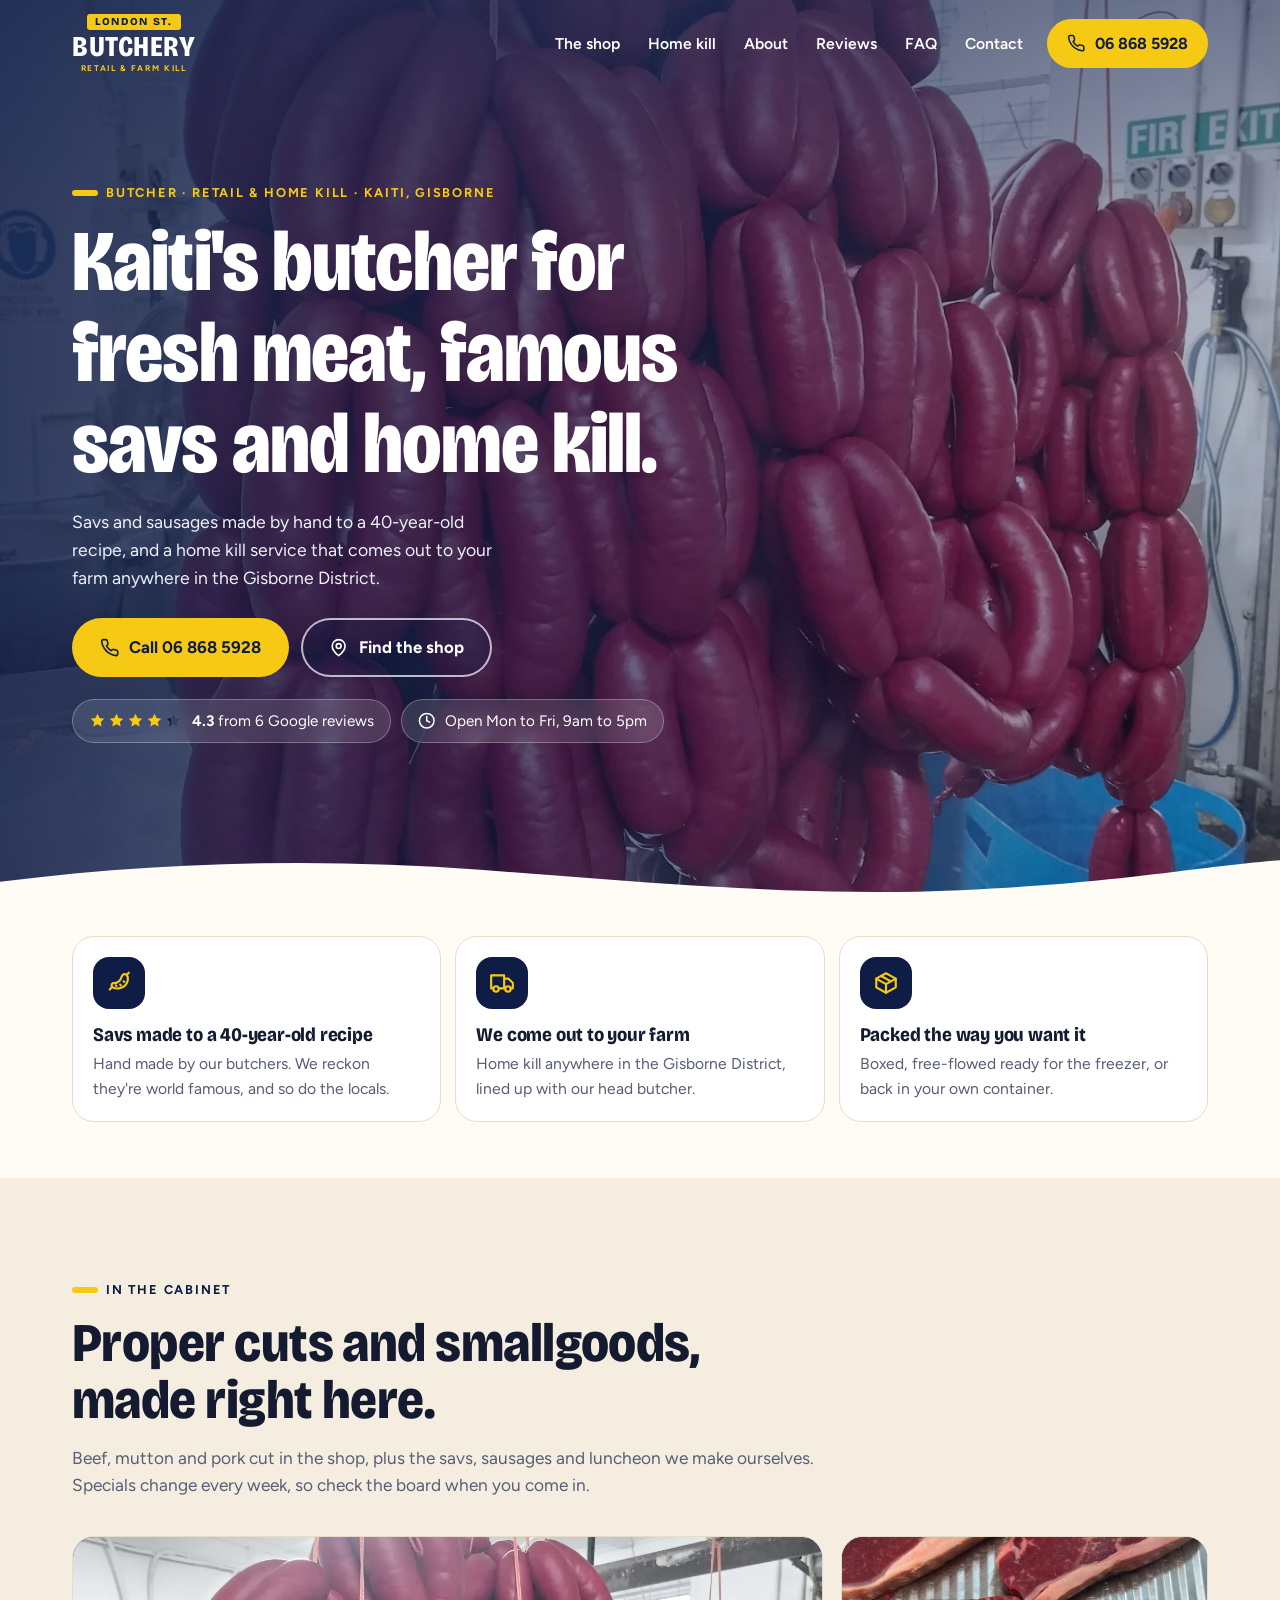
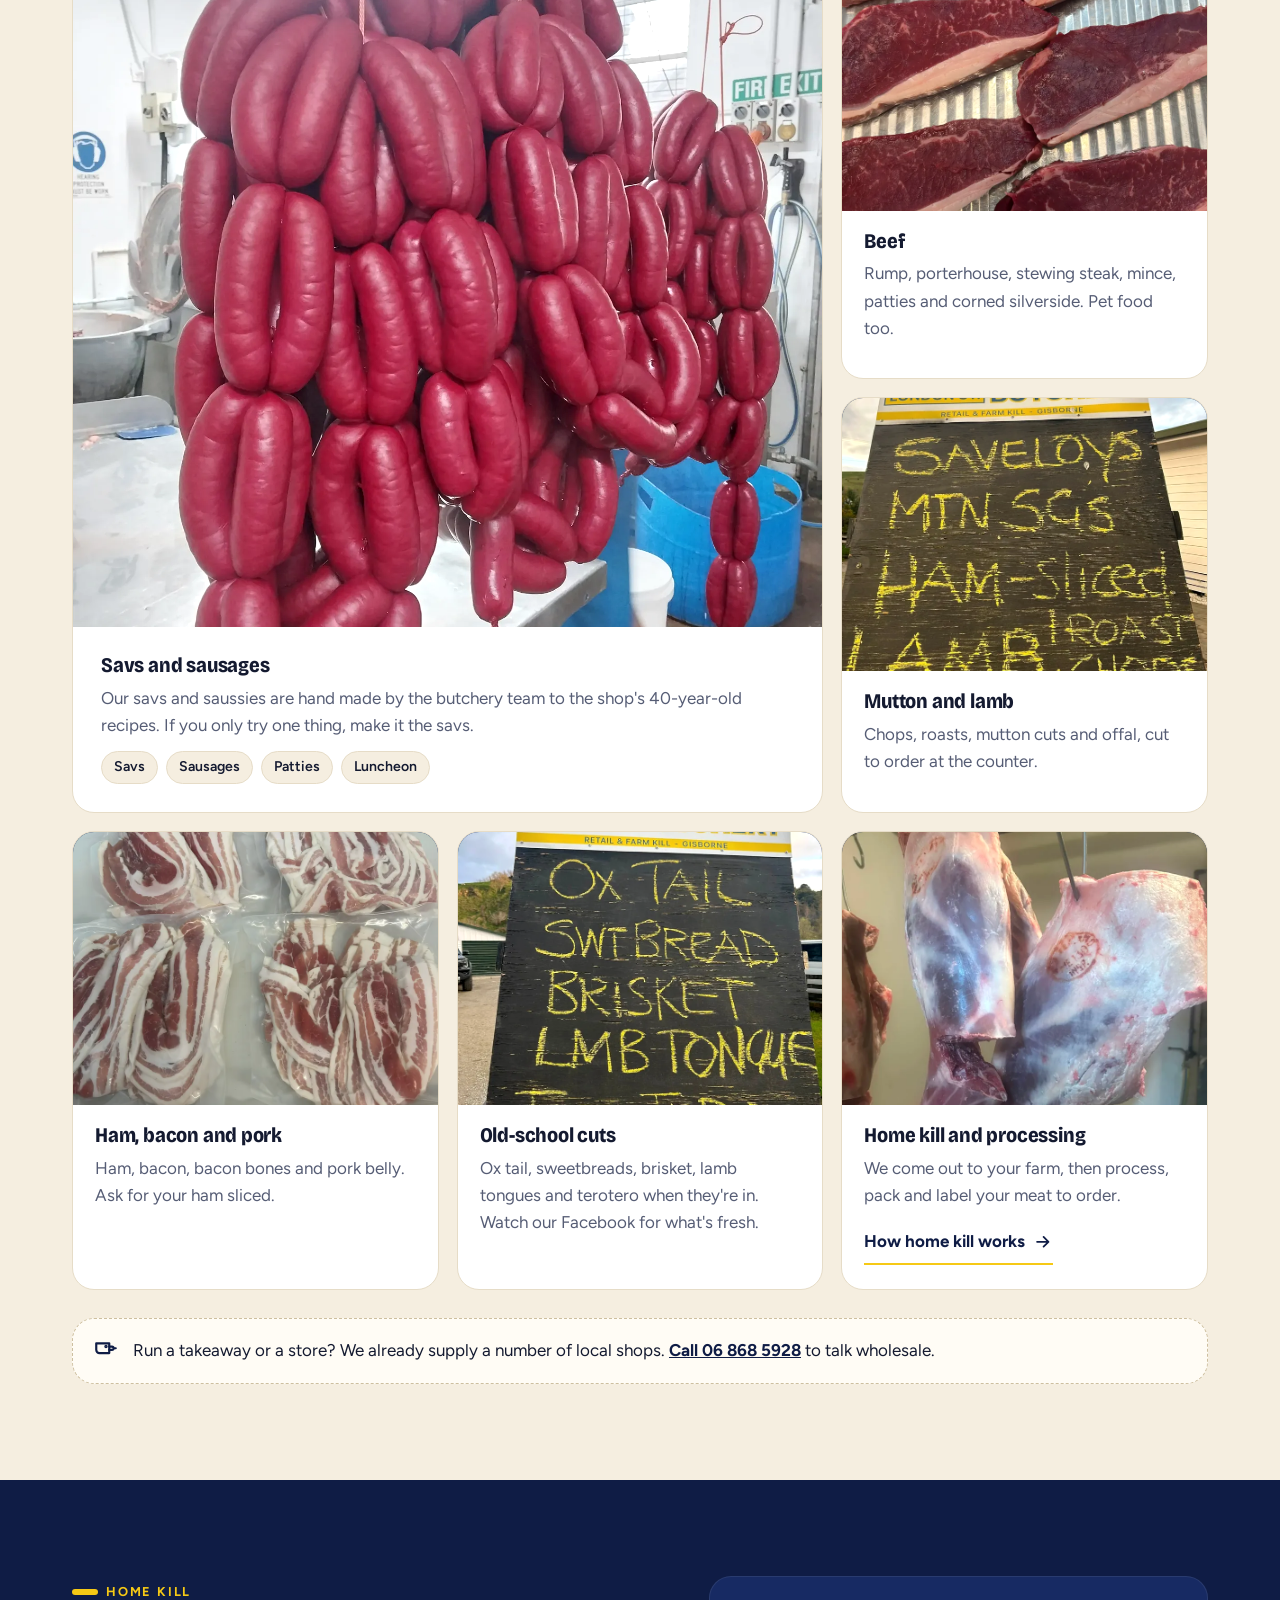
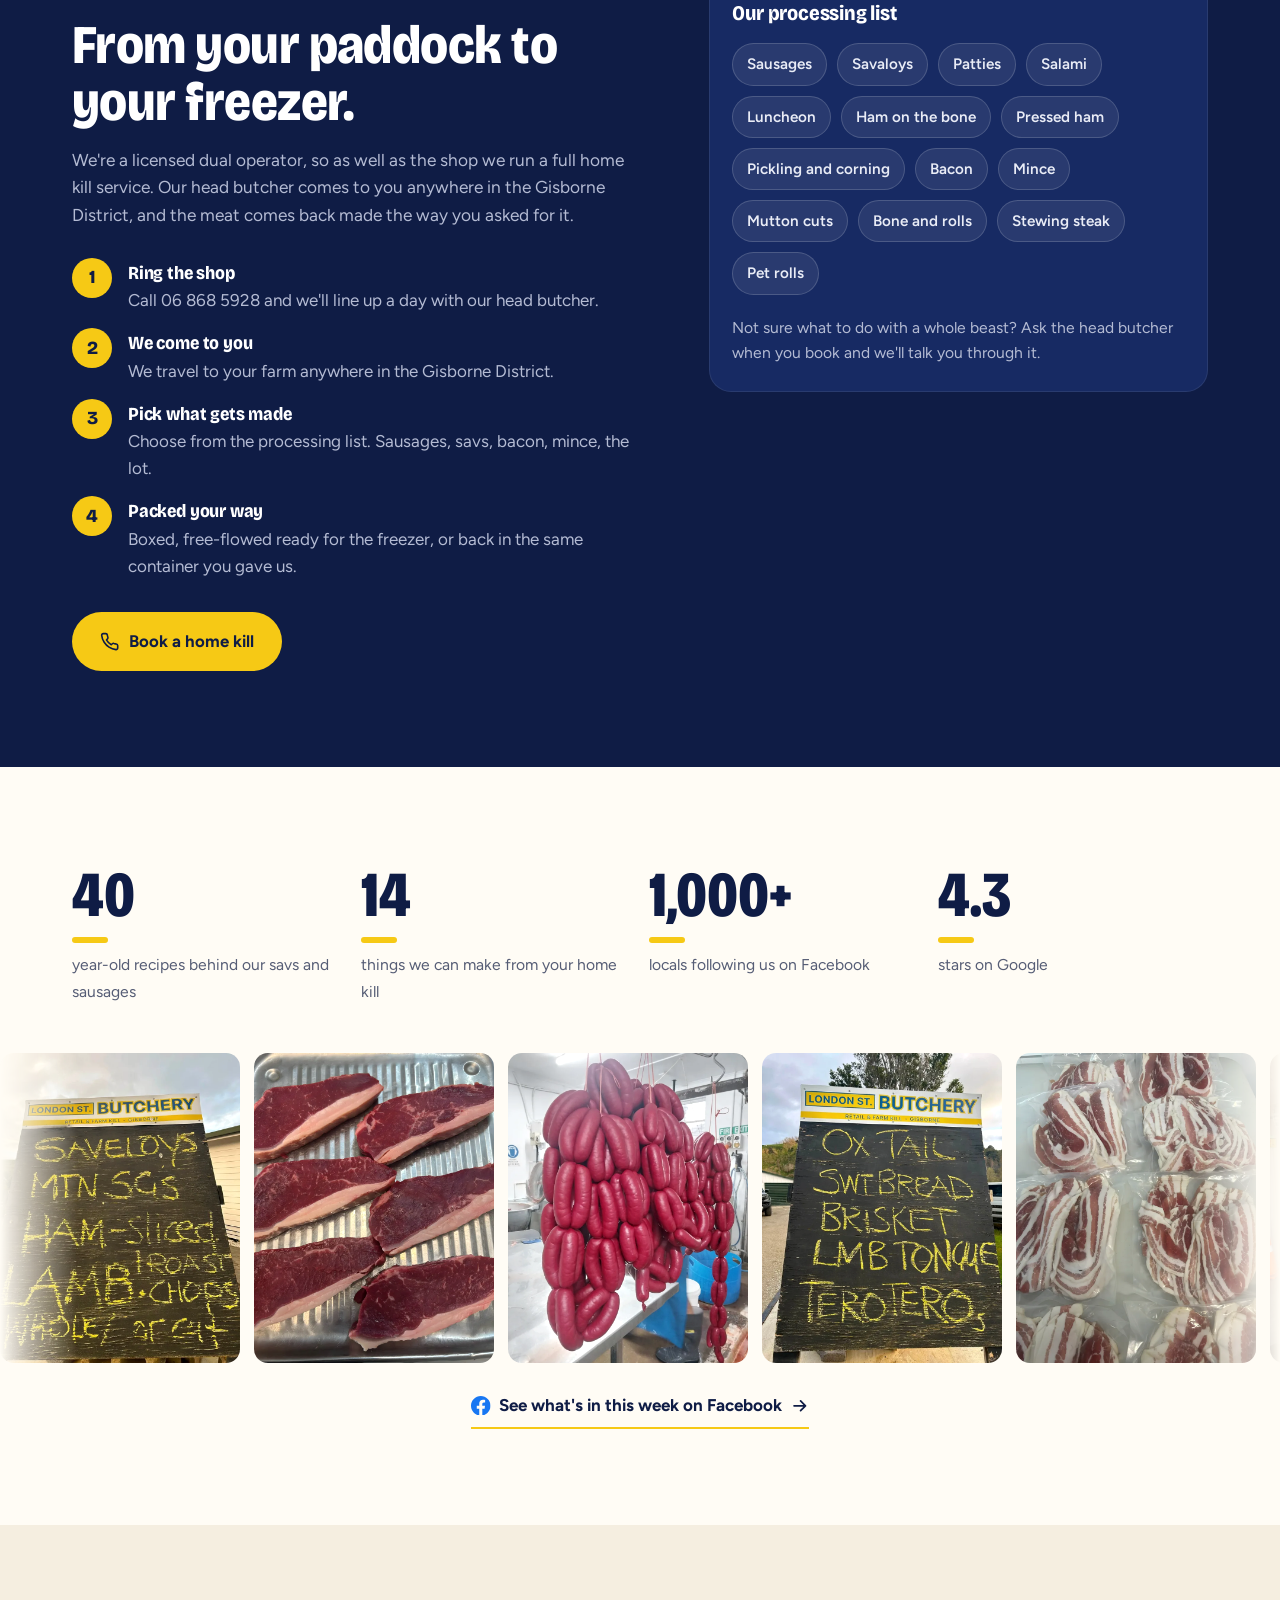
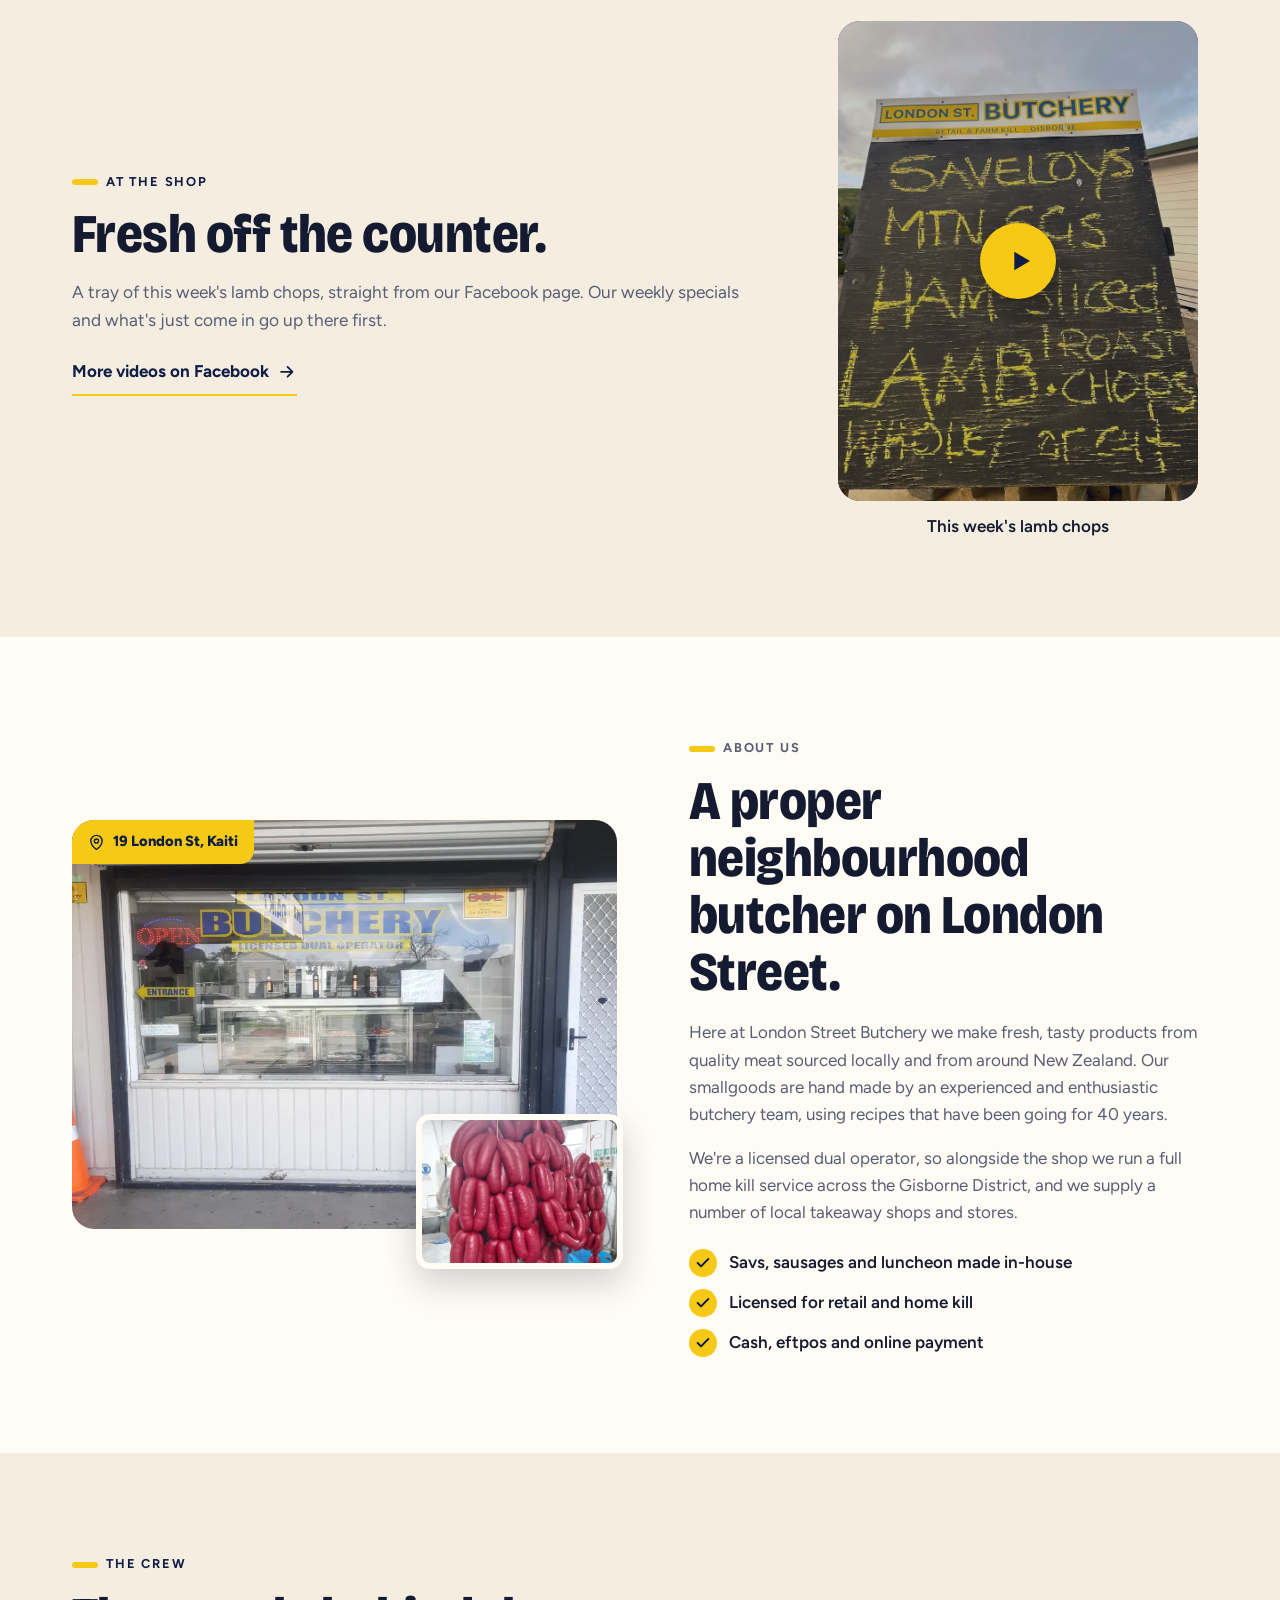
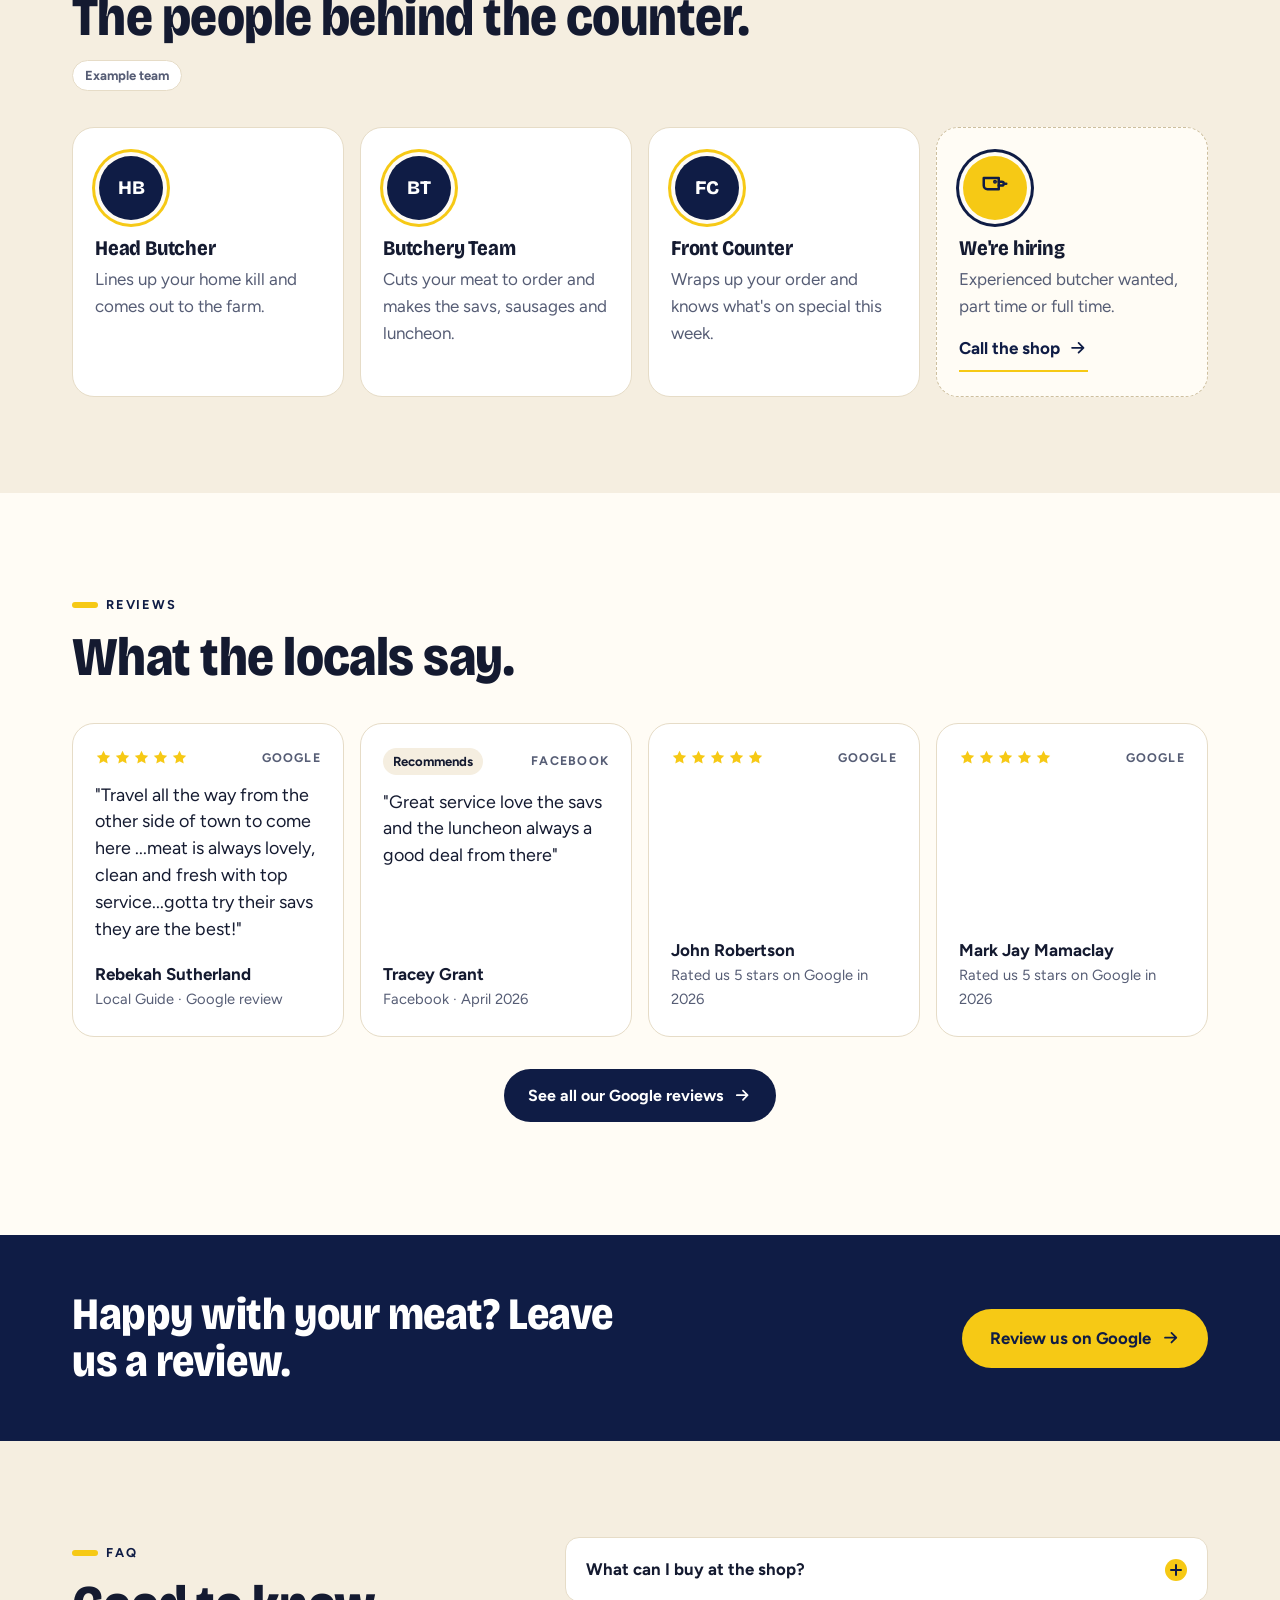
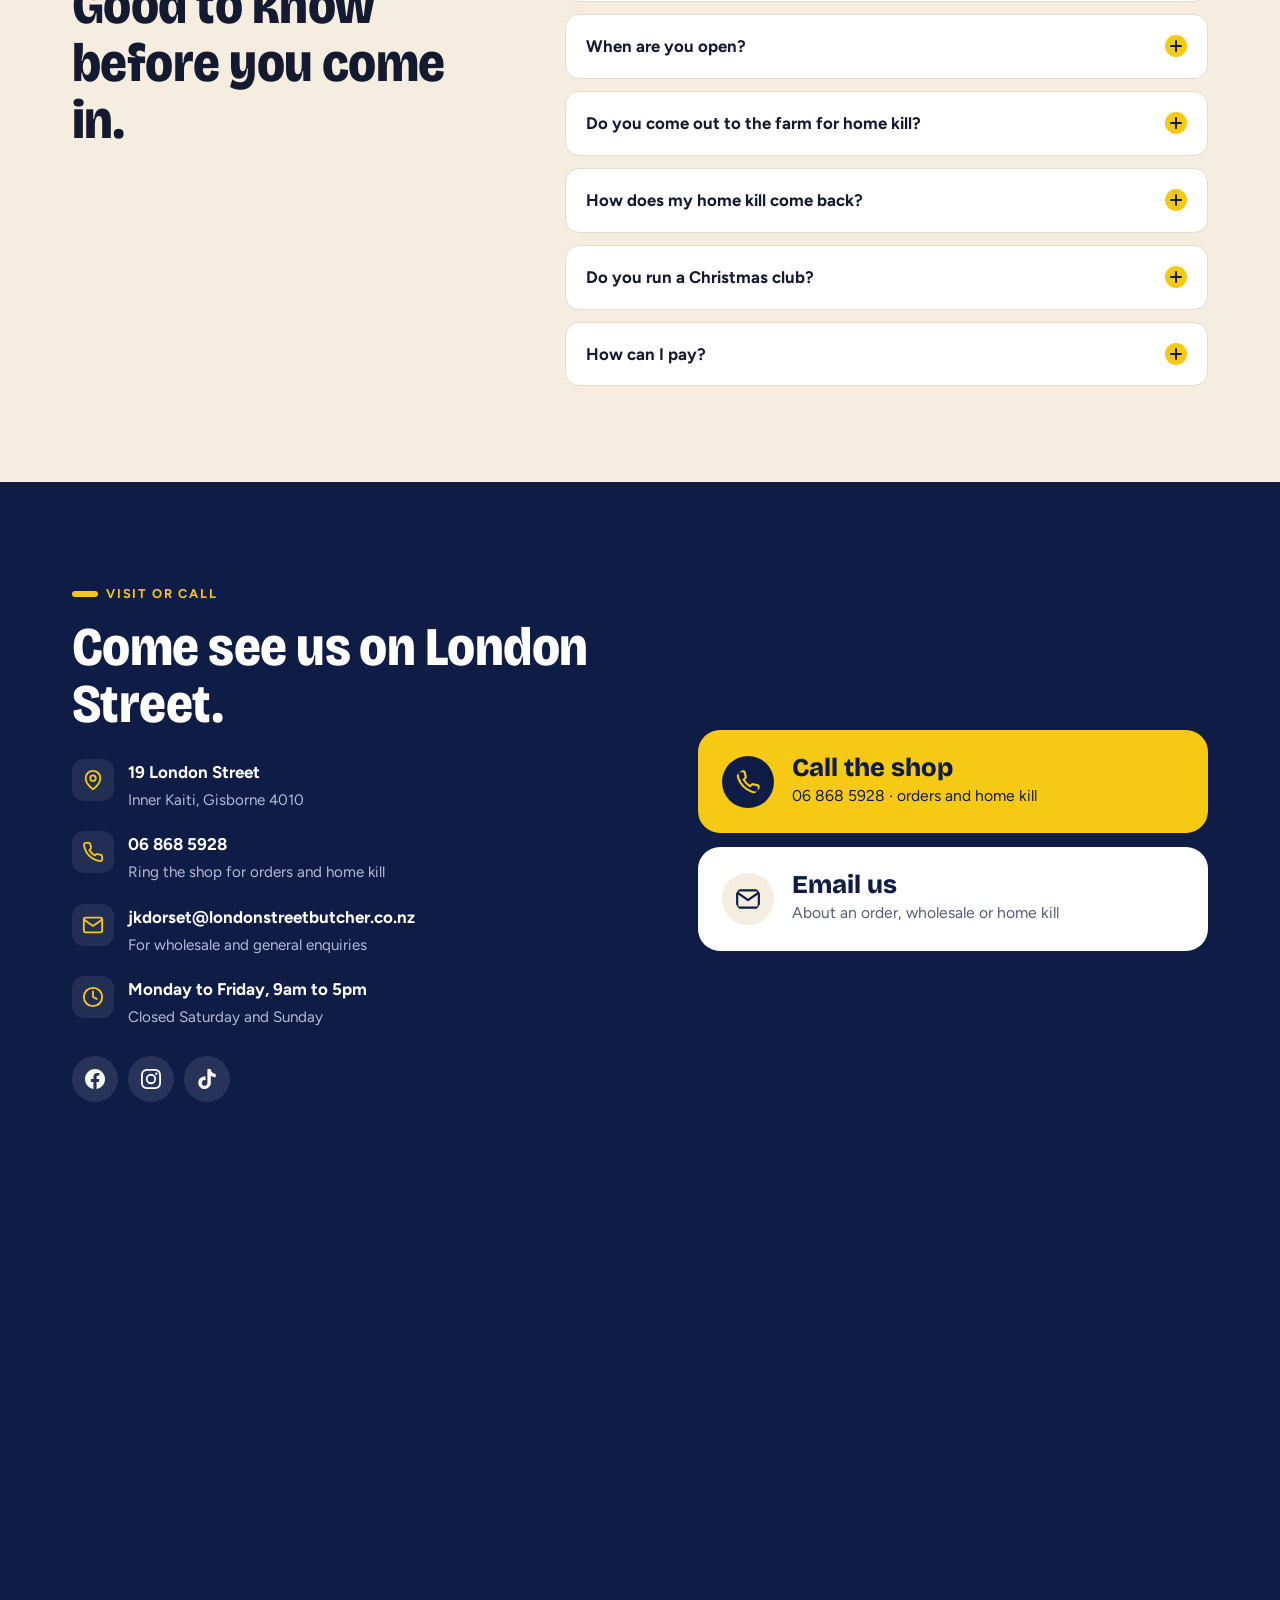
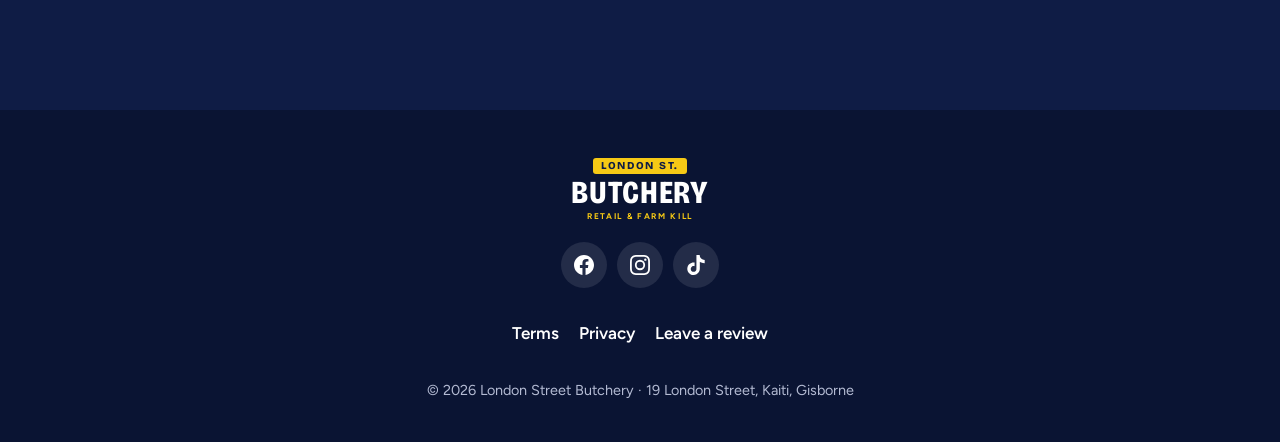
==== index.html @ 44ff8029 "Build London Street Butchery demo site One-page site for London Street Butchery, 19 London Street, K" ====
<!doctype html>
<html lang="en-NZ">
<head>
<meta charset="utf-8">
<meta name="viewport" content="width=device-width, initial-scale=1">
<title>London Street Butchery | Butcher and Home Kill, Gisborne</title>
<meta name="description" content="Kaiti's butcher on London Street, Gisborne. Beef, lamb, mutton and pork, savs and sausages made to a 40-year-old recipe, and a home kill service that comes to your farm anywhere in the Gisborne District.">
<link rel="canonical" href="https://london-street-butchery-demo.vercel.app/">
<meta name="theme-color" content="#0f1c45">
<meta property="og:type" content="website">
<meta property="og:site_name" content="London Street Butchery">
<meta property="og:title" content="London Street Butchery | Butcher and Home Kill, Gisborne">
<meta property="og:description" content="Fresh meat, famous savs and home kill on London Street, Kaiti. Open Monday to Friday.">
<meta property="og:url" content="https://london-street-butchery-demo.vercel.app/">
<meta property="og:image" content="https://london-street-butchery-demo.vercel.app/img/og.jpg">
<meta property="og:image:width" content="1200">
<meta property="og:image:height" content="630">
<meta name="twitter:card" content="summary_large_image">
<link rel="icon" href="favicon.svg" type="image/svg+xml">
<link rel="icon" href="img/favicon-32.png" sizes="32x32" type="image/png">
<link rel="apple-touch-icon" href="img/apple-touch-icon.png">
<link rel="preconnect" href="https://fonts.googleapis.com">
<link rel="preconnect" href="https://fonts.gstatic.com" crossorigin>
<link href="https://fonts.googleapis.com/css2?family=Bricolage+Grotesque:opsz,wdth,wght@12..96,75..100,600..800&family=Figtree:wght@400;500;600;700&display=swap" rel="stylesheet">
<link rel="preload" as="image" href="img/hero-savs-1920.webp" imagesrcset="img/hero-savs-1080.webp 810w, img/hero-savs-1920.webp 1440w, img/hero-savs-3840.webp 2880w" imagesizes="100vw" fetchpriority="high">
<link rel="stylesheet" href="styles.css">
<script>document.documentElement.classList.add('js')</script>
<script type="application/ld+json">
{
  "@context": "https://schema.org",
  "@graph": [
    {
      "@type": "ButcherShop",
      "@id": "https://london-street-butchery-demo.vercel.app/#shop",
      "name": "London Street Butchery",
      "description": "Licensed dual operator butcher in Kaiti, Gisborne: retail meat and smallgoods, wholesale to local shops, and home kill across the Gisborne District.",
      "url": "https://london-street-butchery-demo.vercel.app/",
      "image": "https://london-street-butchery-demo.vercel.app/img/og.jpg",
      "logo": "https://london-street-butchery-demo.vercel.app/img/logo.png",
      "telephone": "+64 6 868 5928",
      "address": {
        "@type": "PostalAddress",
        "streetAddress": "19 London Street",
        "addressLocality": "Inner Kaiti, Gisborne",
        "postalCode": "4010",
        "addressCountry": "NZ"
      },
      "geo": { "@type": "GeoCoordinates", "latitude": -38.6754389, "longitude": 178.039966 },
      "openingHoursSpecification": [
        { "@type": "OpeningHoursSpecification", "dayOfWeek": ["Monday", "Tuesday", "Wednesday", "Thursday", "Friday"], "opens": "09:00", "closes": "17:00" }
      ],
      "areaServed": "Gisborne District",
      "paymentAccepted": "Cash, EFTPOS, online payment",
      "sameAs": ["https://www.facebook.com/profile.php?id=100086266177561"]
    },
    {
      "@type": "FAQPage",
      "mainEntity": [
        { "@type": "Question", "name": "What can I buy at the shop?", "acceptedAnswer": { "@type": "Answer", "text": "Beef (rump, porterhouse, stewing steak, mince, patties and corned silverside), mutton and lamb (chops, roasts and offal), pork (ham, bacon, bacon bones and belly), pet food, and our own savs, sausages and luncheon. What's on special changes week to week, so check the board in the shop or our Facebook page." } },
        { "@type": "Question", "name": "When are you open?", "acceptedAnswer": { "@type": "Answer", "text": "Monday to Friday, 9am to 5pm. We're closed on Saturday and Sunday." } },
        { "@type": "Question", "name": "Do you come out to the farm for home kill?", "acceptedAnswer": { "@type": "Answer", "text": "Yes. We travel to your farm anywhere in the Gisborne District. Ring the shop on 06 868 5928 and we'll line up a day with our head butcher." } },
        { "@type": "Question", "name": "How does my home kill come back?", "acceptedAnswer": { "@type": "Answer", "text": "You choose what gets made from our processing list. It can come back boxed, free-flowed ready for the freezer, or in the same container you gave us. Tell us how you want it packed when you book." } },
        { "@type": "Question", "name": "Do you run a Christmas club?", "acceptedAnswer": { "@type": "Answer", "text": "We have run a Xmas club in past years, where you put a little aside each week towards your Christmas ham, roast pork or a meat pack you design yourself. Ring the shop to check whether it's running this year." } },
        { "@type": "Question", "name": "How can I pay?", "acceptedAnswer": { "@type": "Answer", "text": "Cash, eftpos and online payment." } }
      ]
    }
  ]
}
</script>
</head>
<body>
<a class="skip" href="#main">Skip to content</a>

<svg width="0" height="0" style="position:absolute" aria-hidden="true">
  <symbol id="i-phone" viewBox="0 0 24 24"><path fill="none" stroke="currentColor" stroke-width="2" stroke-linecap="round" stroke-linejoin="round" d="M22 16.9v3a2 2 0 0 1-2.2 2 19.8 19.8 0 0 1-8.6-3.1 19.5 19.5 0 0 1-6-6A19.8 19.8 0 0 1 2.1 4.2 2 2 0 0 1 4.1 2h3a2 2 0 0 1 2 1.7c.1 1 .4 1.9.7 2.8a2 2 0 0 1-.5 2.1L8 9.9a16 16 0 0 0 6 6l1.3-1.3a2 2 0 0 1 2.1-.4c.9.3 1.8.6 2.8.7a2 2 0 0 1 1.7 2z"/></symbol>
  <symbol id="i-mail" viewBox="0 0 24 24"><g fill="none" stroke="currentColor" stroke-width="2" stroke-linecap="round" stroke-linejoin="round"><rect x="2" y="4" width="20" height="16" rx="2"/><path d="m22 6-10 7L2 6"/></g></symbol>
  <symbol id="i-pin" viewBox="0 0 24 24"><g fill="none" stroke="currentColor" stroke-width="2" stroke-linecap="round" stroke-linejoin="round"><path d="M20 10c0 6-8 12-8 12S4 16 4 10a8 8 0 0 1 16 0z"/><circle cx="12" cy="10" r="3"/></g></symbol>
  <symbol id="i-clock" viewBox="0 0 24 24"><g fill="none" stroke="currentColor" stroke-width="2" stroke-linecap="round" stroke-linejoin="round"><circle cx="12" cy="12" r="10"/><path d="M12 6v6l4 2"/></g></symbol>
  <symbol id="i-check" viewBox="0 0 24 24"><path fill="none" stroke="currentColor" stroke-width="3" stroke-linecap="round" stroke-linejoin="round" d="M20 6 9 17l-5-5"/></symbol>
  <symbol id="i-star" viewBox="0 0 24 24"><path fill="currentColor" d="M12 2.5l2.9 6 6.6.9-4.8 4.6 1.2 6.5L12 17.4l-5.9 3.1 1.2-6.5L2.5 9.4l6.6-.9z"/></symbol>
  <symbol id="i-star-half" viewBox="0 0 24 24"><defs><linearGradient id="half"><stop offset="30%" stop-color="currentColor"/><stop offset="30%" stop-color="currentColor" stop-opacity=".3"/></linearGradient></defs><path fill="url(#half)" d="M12 2.5l2.9 6 6.6.9-4.8 4.6 1.2 6.5L12 17.4l-5.9 3.1 1.2-6.5L2.5 9.4l6.6-.9z"/></symbol>
  <symbol id="i-saus" viewBox="0 0 24 24"><g fill="none" stroke="currentColor" stroke-width="2" stroke-linecap="round" stroke-linejoin="round"><path d="M5.5 15.5c3.5 2.6 9.5 2 12.6-1.6 2.6-3 2.6-7.2 1-9.3a2.6 2.6 0 0 0-4 .3c-1 1.5-1.2 3.6-2.6 5.1-1.6 1.8-4 2.3-6.2 2.1a2.4 2.4 0 0 0-.8 3.4z"/><path d="M5.6 15.6 3.5 18M19.6 4.3 21 2.5M9 14.3l.7.4M13 13.4l.6.6M16.2 10.5l.7.4"/></g></symbol>
  <symbol id="i-truck" viewBox="0 0 24 24"><g fill="none" stroke="currentColor" stroke-width="2" stroke-linecap="round" stroke-linejoin="round"><path d="M14 17V5H2v12h2M14 8h4l4 4v5h-2M9 17h6"/><circle cx="6.5" cy="17.5" r="2.5"/><circle cx="17.5" cy="17.5" r="2.5"/></g></symbol>
  <symbol id="i-box" viewBox="0 0 24 24"><g fill="none" stroke="currentColor" stroke-width="2" stroke-linecap="round" stroke-linejoin="round"><path d="M21 8 12 3 3 8v8l9 5 9-5z"/><path d="m3 8 9 5 9-5M12 13v8M7.5 5.5l9 5"/></g></symbol>
  <symbol id="i-cleaver" viewBox="0 0 24 24"><g fill="none" stroke="currentColor" stroke-width="2" stroke-linecap="round" stroke-linejoin="round"><path d="M3 4h12v9H6a3 3 0 0 1-3-3z"/><path d="M15 7h2.5a1.5 1.5 0 0 1 1.5 1.5v0A1.5 1.5 0 0 1 17.5 10H15M19 8.5h2"/><circle cx="12" cy="7" r=".6" fill="currentColor"/></g></symbol>
  <symbol id="i-play" viewBox="0 0 24 24"><path fill="currentColor" d="M8 5.5v13l11-6.5z"/></symbol>
  <symbol id="i-arrow" viewBox="0 0 24 24"><path fill="none" stroke="currentColor" stroke-width="2.2" stroke-linecap="round" stroke-linejoin="round" d="M5 12h14M13 6l6 6-6 6"/></symbol>
  <symbol id="i-fb" viewBox="0 0 24 24"><path fill="currentColor" d="M24 12.07C24 5.4 18.63 0 12 0S0 5.4 0 12.07C0 18.1 4.39 23.1 10.13 24v-8.44H7.08v-3.49h3.05V9.41c0-3.02 1.79-4.69 4.53-4.69 1.31 0 2.68.24 2.68.24v2.97h-1.51c-1.49 0-1.96.93-1.96 1.89v2.25h3.33l-.53 3.49h-2.8V24C19.61 23.1 24 18.1 24 12.07z"/></symbol>
  <symbol id="i-ig" viewBox="0 0 24 24"><path fill="currentColor" d="M12 2.16c3.2 0 3.58.01 4.85.07 1.17.05 1.8.25 2.23.41.56.22.96.48 1.38.9.42.42.68.82.9 1.38.16.42.36 1.06.41 2.23.06 1.27.07 1.65.07 4.85s-.01 3.58-.07 4.85c-.05 1.17-.25 1.8-.41 2.23-.22.56-.48.96-.9 1.38-.42.42-.82.68-1.38.9-.42.16-1.06.36-2.23.41-1.27.06-1.65.07-4.85.07s-3.58-.01-4.85-.07c-1.17-.05-1.8-.25-2.23-.41a3.7 3.7 0 0 1-1.38-.9 3.7 3.7 0 0 1-.9-1.38c-.16-.42-.36-1.06-.41-2.23C2.17 15.58 2.16 15.2 2.16 12s.01-3.58.07-4.85c.05-1.17.25-1.8.41-2.23.22-.56.48-.96.9-1.38.42-.42.82-.68 1.38-.9.42-.16 1.06-.36 2.23-.41C8.42 2.17 8.8 2.16 12 2.16zM12 0C8.74 0 8.33.01 7.05.07 5.78.13 4.9.33 4.14.63a5.9 5.9 0 0 0-2.13 1.38A5.9 5.9 0 0 0 .63 4.14C.33 4.9.13 5.78.07 7.05.01 8.33 0 8.74 0 12s.01 3.67.07 4.95c.06 1.27.26 2.15.56 2.91.3.79.72 1.46 1.38 2.13a5.9 5.9 0 0 0 2.13 1.38c.76.3 1.64.5 2.91.56C8.33 23.99 8.74 24 12 24s3.67-.01 4.95-.07c1.27-.06 2.15-.26 2.91-.56a5.9 5.9 0 0 0 2.13-1.38 5.9 5.9 0 0 0 1.38-2.13c.3-.76.5-1.64.56-2.91.06-1.28.07-1.69.07-4.95s-.01-3.67-.07-4.95c-.06-1.27-.26-2.15-.56-2.91a5.9 5.9 0 0 0-1.38-2.13A5.9 5.9 0 0 0 19.86.63C19.1.33 18.22.13 16.95.07 15.67.01 15.26 0 12 0zm0 5.84a6.16 6.16 0 1 0 0 12.32 6.16 6.16 0 0 0 0-12.32zM12 16a4 4 0 1 1 0-8 4 4 0 0 1 0 8zm6.4-11.85a1.44 1.44 0 1 0 0 2.88 1.44 1.44 0 0 0 0-2.88z"/></symbol>
  <symbol id="i-tt" viewBox="0 0 24 24"><path fill="currentColor" d="M12.53.02C13.84 0 15.14.01 16.44 0c.08 1.53.63 3.09 1.75 4.17 1.12 1.11 2.7 1.62 4.24 1.79v4.03c-1.44-.05-2.89-.35-4.2-.97-.57-.26-1.1-.59-1.62-.93-.01 2.92.01 5.84-.02 8.75-.08 1.4-.54 2.79-1.35 3.94-1.31 1.92-3.58 3.17-5.91 3.21-1.43.08-2.86-.31-4.08-1.03-2.02-1.19-3.44-3.37-3.65-5.71-.02-.5-.03-1-.01-1.49.18-1.9 1.12-3.72 2.58-4.96 1.66-1.44 3.98-2.13 6.15-1.72.02 1.48-.04 2.96-.04 4.44-.99-.32-2.15-.23-3.02.37-.63.41-1.11 1.04-1.36 1.75-.21.51-.15 1.07-.14 1.61.24 1.64 1.82 3.02 3.5 2.87 1.12-.01 2.19-.66 2.77-1.61.19-.33.4-.67.41-1.06.1-1.79.06-3.57.07-5.36.01-4.03-.01-8.05.02-12.07z"/></symbol>
  <symbol id="i-menu" viewBox="0 0 24 24"><path fill="none" stroke="currentColor" stroke-width="2.2" stroke-linecap="round" d="M4 7h16M4 12h16M4 17h16"/></symbol>
  <symbol id="i-close" viewBox="0 0 24 24"><path fill="none" stroke="currentColor" stroke-width="2.2" stroke-linecap="round" d="M6 6l12 12M18 6 6 18"/></symbol>
</svg>

<header class="nav" id="top">
  <div class="nav-in">
    <a class="brand" href="#top" aria-label="London Street Butchery, back to top">
      <span class="brand-tag">LONDON ST.</span>
      <span class="brand-word">BUTCHERY</span>
      <span class="brand-sub">RETAIL &amp; FARM KILL</span>
    </a>
    <nav class="nav-links" id="nav-links" aria-label="Main">
      <a href="#shop">The shop</a>
      <a href="#home-kill">Home kill</a>
      <a href="#about">About</a>
      <a href="#reviews">Reviews</a>
      <a href="#faq">FAQ</a>
      <a href="#contact">Contact</a>
      <a class="nav-links-call" href="tel:+6468685928"><svg class="ic"><use href="#i-phone"/></svg> Call 06 868 5928</a>
    </nav>
    <a class="btn btn-yellow nav-call" href="tel:+6468685928" aria-label="Call the shop on 06 868 5928"><svg class="ic"><use href="#i-phone"/></svg><span>06 868 5928</span></a>
    <button class="nav-toggle" type="button" aria-expanded="false" aria-controls="nav-links" aria-label="Open menu"><svg class="ic ic-open"><use href="#i-menu"/></svg><svg class="ic ic-close"><use href="#i-close"/></svg></button>
  </div>
</header>

<main id="main">

<section class="hero" aria-label="Welcome">
  <div class="hero-slides" aria-hidden="true">
    <img class="hero-slide is-on" src="img/hero-savs-1920.webp" srcset="img/hero-savs-1080.webp 810w, img/hero-savs-1920.webp 1440w, img/hero-savs-3840.webp 2880w" sizes="100vw" width="2880" height="3840" alt="" fetchpriority="high" style="object-position:50% 38%">
    <img class="hero-slide" src="img/hero-steak-1920.webp" srcset="img/hero-steak-1080.webp 810w, img/hero-steak-1920.webp 1440w, img/hero-steak-3840.webp 2880w" sizes="100vw" width="2880" height="3840" alt="" loading="lazy" style="object-position:50% 50%">
    <img class="hero-slide" src="img/hero-shops-1920.webp" srcset="img/hero-shops-1080.webp 1080w, img/hero-shops-1920.webp 1920w, img/hero-shops-3840.webp 3840w" sizes="(orientation: portrait) 220vw, 100vw" width="3840" height="2880" alt="" loading="lazy" style="object-position:58% 60%">
    <img class="hero-slide" src="img/hero-bacon-1920.webp" srcset="img/hero-bacon-1080.webp 810w, img/hero-bacon-1920.webp 1440w, img/hero-bacon-3840.webp 2880w" sizes="100vw" width="2880" height="3840" alt="" loading="lazy" style="object-position:50% 45%">
  </div>
  <div class="hero-in wrap">
    <p class="eyebrow eyebrow-dark">Butcher · Retail &amp; home kill · Kaiti, Gisborne</p>
    <h1>Kaiti's butcher for fresh meat, famous savs and home kill.</h1>
    <p class="hero-sub">Savs and sausages made by hand to a 40-year-old recipe, and a home kill service that comes out to your farm anywhere in the Gisborne District.</p>
    <div class="hero-ctas">
      <a class="btn btn-yellow btn-lg" href="tel:+6468685928"><svg class="ic"><use href="#i-phone"/></svg>Call 06 868 5928</a>
      <a class="btn btn-ghost btn-lg" href="#contact"><svg class="ic"><use href="#i-pin"/></svg>Find the shop</a>
    </div>
    <div class="hero-meta">
      <a class="rating-glass" href="https://www.google.com/search?q=London+Street+Butchery+Gisborne#lrd=0x6d66784df0d39e2f:0x1c886b2f91eee3c3,1,,,," target="_blank" rel="noopener">
        <span class="stars" aria-hidden="true"><svg><use href="#i-star"/></svg><svg><use href="#i-star"/></svg><svg><use href="#i-star"/></svg><svg><use href="#i-star"/></svg><svg><use href="#i-star-half"/></svg></span>
        <span><strong>4.3</strong> from 6 Google reviews</span>
      </a>
      <span class="hours-glass"><svg class="ic"><use href="#i-clock"/></svg>Open Mon to Fri, 9am to 5pm</span>
    </div>
  </div>
  <svg class="wave wave-paper" viewBox="0 0 1440 80" preserveAspectRatio="none" aria-hidden="true"><path d="M0 48c180-34 360-40 540-20s360 46 540 34 270-40 360-50v88H0z"/></svg>
</section>

<section class="trust band-paper" aria-label="Why locals use us">
  <div class="wrap trust-grid">
    <div class="trust-item pop">
      <span class="trust-ic"><svg class="ic"><use href="#i-saus"/></svg></span>
      <div><h2>Savs made to a 40-year-old recipe</h2><p>Hand made by our butchers. We reckon they're world famous, and so do the locals.</p></div>
    </div>
    <div class="trust-item pop">
      <span class="trust-ic"><svg class="ic"><use href="#i-truck"/></svg></span>
      <div><h2>We come out to your farm</h2><p>Home kill anywhere in the Gisborne District, lined up with our head butcher.</p></div>
    </div>
    <div class="trust-item pop">
      <span class="trust-ic"><svg class="ic"><use href="#i-box"/></svg></span>
      <div><h2>Packed the way you want it</h2><p>Boxed, free-flowed ready for the freezer, or back in your own container.</p></div>
    </div>
  </div>
</section>

<section class="section band-bone" id="shop">
  <div class="wrap">
    <div class="head pop">
      <p class="eyebrow">In the cabinet</p>
      <h2>Proper cuts and smallgoods, made right here.</h2>
      <p class="lede">Beef, mutton and pork cut in the shop, plus the savs, sausages and luncheon we make ourselves. Specials change every week, so check the board when you come in.</p>
    </div>
    <div class="bento">
      <article class="card card-feature pop">
        <div class="card-img"><img src="img/hero-savs-1080.webp" srcset="img/hero-savs-1080.webp 810w, img/hero-savs-1920.webp 1440w" sizes="(min-width: 900px) 34vw, 100vw" width="810" height="1080" alt="Strings of red saveloys hanging in the London Street Butchery workroom" loading="lazy" style="object-position:50% 35%"></div>
        <div class="card-body">
          <h3>Savs and sausages</h3>
          <p>Our savs and saussies are hand made by the butchery team to the shop's 40-year-old recipes. If you only try one thing, make it the savs.</p>
          <ul class="tags"><li>Savs</li><li>Sausages</li><li>Patties</li><li>Luncheon</li></ul>
        </div>
      </article>
      <article class="card pop">
        <div class="card-img"><img src="img/hero-steak-1080.webp" srcset="img/hero-steak-1080.webp 810w, img/hero-steak-1920.webp 1440w" sizes="(min-width: 900px) 30vw, 100vw" width="810" height="1080" alt="Freshly cut beef steaks on a tray" loading="lazy" style="object-position:50% 50%"></div>
        <div class="card-body">
          <h3>Beef</h3>
          <p>Rump, porterhouse, stewing steak, mince, patties and corned silverside. Pet food too.</p>
        </div>
      </article>
      <article class="card pop">
        <div class="card-img"><img src="img/board-lamb-1080.webp" srcset="img/board-lamb-1080.webp 810w, img/board-lamb-1920.webp 1440w" sizes="(min-width: 900px) 30vw, 100vw" width="810" height="1080" alt="The shop's chalkboard listing saveloys, mutton sausages, sliced ham and lamb roasts and chops" loading="lazy" style="object-position:50% 45%"></div>
        <div class="card-body">
          <h3>Mutton and lamb</h3>
          <p>Chops, roasts, mutton cuts and offal, cut to order at the counter.</p>
        </div>
      </article>
      <article class="card pop">
        <div class="card-img"><img src="img/hero-bacon-1080.webp" srcset="img/hero-bacon-1080.webp 810w, img/hero-bacon-1920.webp 1440w" sizes="(min-width: 900px) 30vw, 100vw" width="810" height="1080" alt="Vacuum-packed rashers of streaky bacon" loading="lazy" style="object-position:50% 50%"></div>
        <div class="card-body">
          <h3>Ham, bacon and pork</h3>
          <p>Ham, bacon, bacon bones and pork belly. Ask for your ham sliced.</p>
        </div>
      </article>
      <article class="card pop">
        <div class="card-img"><img src="img/board-offal-1080.webp" srcset="img/board-offal-1080.webp 810w, img/board-offal-1920.webp 1440w" sizes="(min-width: 900px) 30vw, 100vw" width="810" height="1080" alt="The shop's chalkboard listing ox tail, sweetbread, brisket, lamb tongue and terotero" loading="lazy" style="object-position:50% 45%"></div>
        <div class="card-body">
          <h3>Old-school cuts</h3>
          <p>Ox tail, sweetbreads, brisket, lamb tongues and terotero when they're in. Watch our Facebook for what's fresh.</p>
        </div>
      </article>
      <article class="card card-wide pop">
        <div class="card-img"><img src="img/homekill-1080.webp" srcset="img/homekill-1080.webp 810w, img/homekill-1920.webp 1440w" sizes="(min-width: 900px) 30vw, 100vw" width="810" height="1080" alt="A stamped home kill lamb hanging in the chiller" loading="lazy" style="object-position:50% 40%"></div>
        <div class="card-body">
          <h3>Home kill and processing</h3>
          <p>We come out to your farm, then process, pack and label your meat to order.</p>
          <a class="link" href="#home-kill">How home kill works <svg class="ic"><use href="#i-arrow"/></svg></a>
        </div>
      </article>
    </div>
    <p class="wholesale pop"><svg class="ic"><use href="#i-cleaver"/></svg><span>Run a takeaway or a store? We already supply a number of local shops. <a href="tel:+6468685928">Call 06 868 5928</a> to talk wholesale.</span></p>
  </div>
</section>

<section class="section band-navy" id="home-kill">
  <div class="wrap hk">
    <div class="hk-copy pop">
      <p class="eyebrow eyebrow-dark">Home kill</p>
      <h2>From your paddock to your freezer.</h2>
      <p class="lede">We're a licensed dual operator, so as well as the shop we run a full home kill service. Our head butcher comes to you anywhere in the Gisborne District, and the meat comes back made the way you asked for it.</p>
      <ol class="steps">
        <li><span>1</span><div><h3>Ring the shop</h3><p>Call 06 868 5928 and we'll line up a day with our head butcher.</p></div></li>
        <li><span>2</span><div><h3>We come to you</h3><p>We travel to your farm anywhere in the Gisborne District.</p></div></li>
        <li><span>3</span><div><h3>Pick what gets made</h3><p>Choose from the processing list. Sausages, savs, bacon, mince, the lot.</p></div></li>
        <li><span>4</span><div><h3>Packed your way</h3><p>Boxed, free-flowed ready for the freezer, or back in the same container you gave us.</p></div></li>
      </ol>
      <a class="btn btn-yellow btn-lg" href="tel:+6468685928"><svg class="ic"><use href="#i-phone"/></svg>Book a home kill</a>
    </div>
    <div class="hk-list pop">
      <h3>Our processing list</h3>
      <ul class="chips">
        <li>Sausages</li><li>Savaloys</li><li>Patties</li><li>Salami</li><li>Luncheon</li><li>Ham on the bone</li><li>Pressed ham</li><li>Pickling and corning</li><li>Bacon</li><li>Mince</li><li>Mutton cuts</li><li>Bone and rolls</li><li>Stewing steak</li><li>Pet rolls</li>
      </ul>
      <p class="hk-note">Not sure what to do with a whole beast? Ask the head butcher when you book and we'll talk you through it.</p>
    </div>
  </div>
</section>

<section class="section band-paper stats-strip" aria-label="The shop in numbers">
  <div class="wrap stats">
    <div class="stat pop"><strong data-count="40">40</strong><span>year-old recipes behind our savs and sausages</span></div>
    <div class="stat pop"><strong data-count="14">14</strong><span>things we can make from your home kill</span></div>
    <div class="stat pop"><strong data-count="1000" data-suffix="+">1,000+</strong><span>locals following us on Facebook</span></div>
    <div class="stat pop"><strong data-count="4.3" data-decimals="1">4.3</strong><span>stars on Google</span></div>
  </div>
  <div class="strip" aria-hidden="true">
    <div class="strip-track">
      <img data-img-role="small" src="img/board-lamb-1080.webp" width="810" height="1080" alt="" loading="lazy">
      <img data-img-role="small" src="img/hero-steak-1080.webp" width="810" height="1080" alt="" loading="lazy">
      <img data-img-role="small" src="img/hero-savs-1080.webp" width="810" height="1080" alt="" loading="lazy">
      <img data-img-role="small" src="img/board-offal-1080.webp" width="810" height="1080" alt="" loading="lazy">
      <img data-img-role="small" src="img/hero-bacon-1080.webp" width="810" height="1080" alt="" loading="lazy">
      <img data-img-role="small" src="img/shopfront-1080.webp" width="810" height="1080" alt="" loading="lazy">
      <img data-img-role="small" src="img/board-lamb-1080.webp" width="810" height="1080" alt="" loading="lazy">
      <img data-img-role="small" src="img/hero-steak-1080.webp" width="810" height="1080" alt="" loading="lazy">
      <img data-img-role="small" src="img/hero-savs-1080.webp" width="810" height="1080" alt="" loading="lazy">
      <img data-img-role="small" src="img/board-offal-1080.webp" width="810" height="1080" alt="" loading="lazy">
      <img data-img-role="small" src="img/hero-bacon-1080.webp" width="810" height="1080" alt="" loading="lazy">
      <img data-img-role="small" src="img/shopfront-1080.webp" width="810" height="1080" alt="" loading="lazy">
    </div>
  </div>
  <p class="strip-cta wrap"><a class="link" href="https://www.facebook.com/profile.php?id=100086266177561" target="_blank" rel="noopener"><svg class="ic"><use href="#i-fb"/></svg>See what's in this week on Facebook <svg class="ic"><use href="#i-arrow"/></svg></a></p>
</section>

<section class="section band-bone" id="videos">
  <div class="wrap video-split">
    <div class="head pop">
      <p class="eyebrow">At the shop</p>
      <h2>Fresh off the counter.</h2>
      <p class="lede">A tray of this week's lamb chops, straight from our Facebook page. Our weekly specials and what's just come in go up there first.</p>
      <a class="link" href="https://www.facebook.com/profile.php?id=100086266177561&amp;sk=reels_tab" target="_blank" rel="noopener">More videos on Facebook <svg class="ic"><use href="#i-arrow"/></svg></a>
    </div>
    <figure class="video video-tall pop">
      <button class="video-cover" type="button" data-embed="https://www.facebook.com/plugins/video.php?href=https%3A%2F%2Fwww.facebook.com%2Freel%2F1246529179810991&amp;show_text=false&amp;width=560&amp;autoplay=true" data-title="A tray of fresh lamb chops on special at London Street Butchery" aria-label="Play video: lamb chops on special this week">
        <img src="img/board-lamb-1080.webp" srcset="img/board-lamb-1080.webp 810w, img/board-lamb-1920.webp 1440w" sizes="360px" width="810" height="1080" alt="" loading="lazy">
        <span class="play"><svg><use href="#i-play"/></svg></span>
      </button>
      <figcaption>This week's lamb chops</figcaption>
    </figure>
  </div>
</section>

<section class="section band-paper" id="about">
  <div class="wrap about">
    <div class="about-media pop">
      <div class="about-main">
        <img src="img/shopfront-1080.webp" srcset="img/shopfront-1080.webp 810w, img/shopfront-1920.webp 1440w" sizes="(min-width: 900px) 45vw, 100vw" width="810" height="1080" alt="The London Street Butchery shop window on London Street, Kaiti" loading="lazy" style="object-position:50% 45%">
        <span class="corner-tag"><svg class="ic"><use href="#i-pin"/></svg>19 London St, Kaiti</span>
      </div>
      <div class="about-inset"><img data-img-role="small" src="img/hero-savs-1080.webp" width="810" height="1080" alt="Hand made saveloys hanging up to set" loading="lazy" style="object-position:50% 30%"></div>
    </div>
    <div class="about-copy pop">
      <p class="eyebrow">About us</p>
      <h2>A proper neighbourhood butcher on London Street.</h2>
      <p>Here at London Street Butchery we make fresh, tasty products from quality meat sourced locally and from around New Zealand. Our smallgoods are hand made by an experienced and enthusiastic butchery team, using recipes that have been going for 40 years.</p>
      <p>We're a licensed dual operator, so alongside the shop we run a full home kill service across the Gisborne District, and we supply a number of local takeaway shops and stores.</p>
      <ul class="checks">
        <li><svg class="ic"><use href="#i-check"/></svg>Savs, sausages and luncheon made in-house</li>
        <li><svg class="ic"><use href="#i-check"/></svg>Licensed for retail and home kill</li>
        <li><svg class="ic"><use href="#i-check"/></svg>Cash, eftpos and online payment</li>
      </ul>
    </div>
  </div>
</section>

<section class="section band-bone" id="team">
  <div class="wrap">
    <div class="head pop">
      <p class="eyebrow">The crew</p>
      <h2>The people behind the counter.</h2>
      <span class="badge">Example team</span>
    </div>
    <div class="team">
      <article class="person pop">
        <span class="avatar">HB</span>
        <h3>Head Butcher</h3>
        <p>Lines up your home kill and comes out to the farm.</p>
      </article>
      <article class="person pop">
        <span class="avatar">BT</span>
        <h3>Butchery Team</h3>
        <p>Cuts your meat to order and makes the savs, sausages and luncheon.</p>
      </article>
      <article class="person pop">
        <span class="avatar">FC</span>
        <h3>Front Counter</h3>
        <p>Wraps up your order and knows what's on special this week.</p>
      </article>
      <article class="person person-hiring pop">
        <span class="avatar avatar-yellow"><svg class="ic"><use href="#i-cleaver"/></svg></span>
        <h3>We're hiring</h3>
        <p>Experienced butcher wanted, part time or full time.</p>
        <a class="link" href="tel:+6468685928">Call the shop <svg class="ic"><use href="#i-arrow"/></svg></a>
      </article>
    </div>
  </div>
</section>

<section class="section band-paper" id="reviews">
  <div class="wrap">
    <div class="head pop">
      <p class="eyebrow">Reviews</p>
      <h2>What the locals say.</h2>
    </div>
    <div class="reviews">
      <figure class="review pop">
        <div class="review-top"><span class="stars" aria-label="5 out of 5 stars"><svg><use href="#i-star"/></svg><svg><use href="#i-star"/></svg><svg><use href="#i-star"/></svg><svg><use href="#i-star"/></svg><svg><use href="#i-star"/></svg></span><span class="src">Google</span></div>
        <blockquote>"Travel all the way from the other side of town to come here ...meat is always lovely, clean and fresh with top service...gotta try their savs they are the best!"</blockquote>
        <figcaption><strong>Rebekah Sutherland</strong><span>Local Guide · Google review</span></figcaption>
      </figure>
      <figure class="review pop">
        <div class="review-top"><span class="rec">Recommends</span><span class="src">Facebook</span></div>
        <blockquote>"Great service love the savs and the luncheon always a good deal from there"</blockquote>
        <figcaption><strong>Tracey Grant</strong><span>Facebook · April 2026</span></figcaption>
      </figure>
      <figure class="review review-short pop">
        <div class="review-top"><span class="stars" aria-label="5 out of 5 stars"><svg><use href="#i-star"/></svg><svg><use href="#i-star"/></svg><svg><use href="#i-star"/></svg><svg><use href="#i-star"/></svg><svg><use href="#i-star"/></svg></span><span class="src">Google</span></div>
        <figcaption><strong>John Robertson</strong><span>Rated us 5 stars on Google in 2026</span></figcaption>
      </figure>
      <figure class="review review-short pop">
        <div class="review-top"><span class="stars" aria-label="5 out of 5 stars"><svg><use href="#i-star"/></svg><svg><use href="#i-star"/></svg><svg><use href="#i-star"/></svg><svg><use href="#i-star"/></svg><svg><use href="#i-star"/></svg></span><span class="src">Google</span></div>
        <figcaption><strong>Mark Jay Mamaclay</strong><span>Rated us 5 stars on Google in 2026</span></figcaption>
      </figure>
    </div>
    <p class="center pop"><a class="btn btn-navy" href="https://www.google.com/search?q=London+Street+Butchery+Gisborne#lrd=0x6d66784df0d39e2f:0x1c886b2f91eee3c3,1,,,," target="_blank" rel="noopener">See all our Google reviews <svg class="ic"><use href="#i-arrow"/></svg></a></p>
  </div>
</section>

<section class="review-banner band-navy">
  <div class="wrap review-banner-in pop">
    <h2>Happy with your meat? Leave us a review.</h2>
    <a class="btn btn-yellow btn-lg" href="https://www.google.com/search?q=London+Street+Butchery+Gisborne#lrd=0x6d66784df0d39e2f:0x1c886b2f91eee3c3,3,,,," target="_blank" rel="noopener">Review us on Google <svg class="ic"><use href="#i-arrow"/></svg></a>
  </div>
</section>

<section class="section band-bone" id="faq">
  <div class="wrap faq-wrap">
    <div class="head pop">
      <p class="eyebrow">FAQ</p>
      <h2>Good to know before you come in.</h2>
    </div>
    <div class="faq pop">
      <details>
        <summary>What can I buy at the shop?</summary>
        <p>Beef (rump, porterhouse, stewing steak, mince, patties and corned silverside), mutton and lamb (chops, roasts and offal), pork (ham, bacon, bacon bones and belly), pet food, and our own savs, sausages and luncheon. What's on special changes week to week, so check the board in the shop or our Facebook page.</p>
      </details>
      <details>
        <summary>When are you open?</summary>
        <p>Monday to Friday, 9am to 5pm. We're closed on Saturday and Sunday.</p>
      </details>
      <details>
        <summary>Do you come out to the farm for home kill?</summary>
        <p>Yes. We travel to your farm anywhere in the Gisborne District. Ring the shop on <a href="tel:+6468685928">06 868 5928</a> and we'll line up a day with our head butcher.</p>
      </details>
      <details>
        <summary>How does my home kill come back?</summary>
        <p>You choose what gets made from our processing list. It can come back boxed, free-flowed ready for the freezer, or in the same container you gave us. Tell us how you want it packed when you book.</p>
      </details>
      <details>
        <summary>Do you run a Christmas club?</summary>
        <p>We have run a Xmas club in past years, where you put a little aside each week towards your Christmas ham, roast pork or a meat pack you design yourself. Ring the shop to check whether it's running this year.</p>
      </details>
      <details>
        <summary>How can I pay?</summary>
        <p>Cash, eftpos and online payment.</p>
      </details>
    </div>
  </div>
</section>

<section class="section band-navy contact" id="contact">
  <div class="wrap contact-grid">
    <div class="contact-info pop">
      <p class="eyebrow eyebrow-dark">Visit or call</p>
      <h2>Come see us on London Street.</h2>
      <ul class="info">
        <li><svg class="ic"><use href="#i-pin"/></svg><div><strong>19 London Street</strong><span>Inner Kaiti, Gisborne 4010</span></div></li>
        <li><svg class="ic"><use href="#i-phone"/></svg><div><strong><a href="tel:+6468685928">06 868 5928</a></strong><span>Ring the shop for orders and home kill</span></div></li>
        <li><svg class="ic"><use href="#i-mail"/></svg><div><strong><a href="#" data-gmail data-email data-user="jkdorset" data-domain="londonstreetbutcher.co.nz" data-su="Enquiry%20for%20London%20Street%20Butchery">Email us</a></strong><span>For wholesale and general enquiries</span></div></li>
        <li><svg class="ic"><use href="#i-clock"/></svg><div><strong>Monday to Friday, 9am to 5pm</strong><span>Closed Saturday and Sunday</span></div></li>
      </ul>
      <div class="socials" aria-label="Social media">
        <a href="https://www.facebook.com/profile.php?id=100086266177561" target="_blank" rel="noopener" aria-label="London Street Butchery on Facebook"><svg><use href="#i-fb"/></svg></a>
        <a href="https://www.instagram.com/explore/search/keyword/?q=London%20Street%20Butchery" target="_blank" rel="noopener" aria-label="Search for London Street Butchery on Instagram"><svg><use href="#i-ig"/></svg></a>
        <a href="https://www.tiktok.com/search?q=London%20Street%20Butchery%20Gisborne" target="_blank" rel="noopener" aria-label="Search for London Street Butchery on TikTok"><svg><use href="#i-tt"/></svg></a>
      </div>
    </div>
    <div class="contact-ctas pop">
      <a class="cta-big cta-call" href="tel:+6468685928">
        <svg class="ic"><use href="#i-phone"/></svg>
        <span><strong>Call the shop</strong><em>06 868 5928 · orders and home kill</em></span>
      </a>
      <a class="cta-big cta-mail" href="#" data-gmail data-user="jkdorset" data-domain="londonstreetbutcher.co.nz" data-su="Enquiry%20for%20London%20Street%20Butchery" data-body="Kia%20ora%20London%20Street%20Butchery%2C%0A%0AI'd%20like%20to%20ask%20about%3A%0A%0A%0AName%3A%0APhone%3A%0A">
        <svg class="ic"><use href="#i-mail"/></svg>
        <span><strong>Email us</strong><em>About an order, wholesale or home kill</em></span>
      </a>
    </div>
  </div>
</section>

<section class="map band-navy" aria-label="Map to London Street Butchery">
  <div class="wrap">
    <iframe title="Map showing London Street Butchery, 19 London Street, Kaiti, Gisborne" src="https://www.google.com/maps?q=London+Street+Butchery,+19+London+Street,+Kaiti,+Gisborne+4010&amp;z=16&amp;output=embed" loading="lazy" referrerpolicy="no-referrer-when-downgrade" allowfullscreen></iframe>
  </div>
</section>

</main>

<footer class="footer">
  <div class="wrap footer-in">
    <a class="brand brand-foot" href="#top" aria-label="London Street Butchery, back to top">
      <span class="brand-tag">LONDON ST.</span>
      <span class="brand-word">BUTCHERY</span>
      <span class="brand-sub">RETAIL &amp; FARM KILL</span>
    </a>
    <div class="socials" aria-label="Social media">
      <a href="https://www.facebook.com/profile.php?id=100086266177561" target="_blank" rel="noopener" aria-label="London Street Butchery on Facebook"><svg><use href="#i-fb"/></svg></a>
      <a href="https://www.instagram.com/explore/search/keyword/?q=London%20Street%20Butchery" target="_blank" rel="noopener" aria-label="Search for London Street Butchery on Instagram"><svg><use href="#i-ig"/></svg></a>
      <a href="https://www.tiktok.com/search?q=London%20Street%20Butchery%20Gisborne" target="_blank" rel="noopener" aria-label="Search for London Street Butchery on TikTok"><svg><use href="#i-tt"/></svg></a>
    </div>
    <nav class="footer-links" aria-label="Footer">
      <a href="terms.html">Terms</a>
      <a href="privacy.html">Privacy</a>
      <a href="https://www.google.com/search?q=London+Street+Butchery+Gisborne#lrd=0x6d66784df0d39e2f:0x1c886b2f91eee3c3,3,,,," target="_blank" rel="noopener">Leave a review</a>
    </nav>
    <p class="copy">© <span data-year>2026</span> London Street Butchery · 19 London Street, Kaiti, Gisborne</p>
  </div>
</footer>

<script src="app.js" defer></script>
</body>
</html>
---- styles.css ----
/* London Street Butchery. Colours come from the painted shop sign: sign yellow on royal navy. */
:root {
  --navy: #0f1c45;
  --navy-2: #172a63;
  --navy-3: #0a1433;
  --yellow: #f6c915;
  --yellow-2: #ffd93d;
  --paper: #fffcf5;
  --bone: #f5eee0;
  --line: #e6dcc7;
  --ink: #141a30;
  --muted: #565d75;
  --on-dark: #e9ecf6;
  --on-dark-muted: #b4bbd3;
  --radius: 22px;
  --radius-sm: 14px;
  --display: "Bricolage Grotesque", "Arial Narrow", sans-serif;
  --body: "Figtree", "Helvetica Neue", Arial, sans-serif;
  --spring: cubic-bezier(.34, 1.56, .64, 1);
}

*, *::before, *::after { box-sizing: border-box; }
html { scroll-behavior: smooth; -webkit-text-size-adjust: 100%; }
body {
  margin: 0;
  font-family: var(--body);
  font-size: 17px;
  line-height: 1.6;
  color: var(--ink);
  background: var(--paper);
  overflow-x: hidden;
}
img { max-width: 100%; height: auto; display: block; image-orientation: from-image; }
a { color: inherit; }
h1, h2, h3 { font-family: var(--display); font-variation-settings: "wdth" 88; line-height: 1.05; margin: 0; letter-spacing: -0.01em; }
h2 { font-size: clamp(2rem, 6.4vw, 3.4rem); font-weight: 800; }
h3 { font-size: 1.3rem; font-weight: 750; }
p { margin: 0 0 1em; }
.wrap { width: 100%; max-width: 1200px; margin: 0 auto; padding: 0 20px; }
.center { text-align: center; margin-top: 32px; }
.ic { width: 1.15em; height: 1.15em; flex: none; }
.skip { position: absolute; left: -999px; top: 0; z-index: 100; background: var(--yellow); color: var(--navy); padding: 10px 16px; font-weight: 700; }
.skip:focus { left: 12px; top: 12px; }
:focus-visible { outline: 3px solid var(--yellow); outline-offset: 3px; border-radius: 6px; }

/* Bands */
.band-paper { background: var(--paper); }
.band-bone { background: var(--bone); }
.band-navy { background: var(--navy); color: var(--on-dark); }
.section { padding: 72px 0; }

/* Eyebrows */
.eyebrow {
  display: inline-flex; align-items: center; gap: 8px;
  font-weight: 700; font-size: .8rem; letter-spacing: .14em; text-transform: uppercase;
  color: var(--navy); margin: 0 0 14px;
}
.eyebrow::before { content: ""; width: 26px; height: 6px; border-radius: 6px; background: var(--yellow); }
.eyebrow-dark { color: var(--yellow); }
.eyebrow-dark::before { background: var(--yellow); }
.head { max-width: 760px; margin-bottom: 36px; }
.lede { font-size: 1.08rem; color: var(--muted); margin-top: 16px; }
.band-navy .lede { color: var(--on-dark-muted); }

/* Buttons */
.btn {
  display: inline-flex; align-items: center; justify-content: center; gap: 10px;
  min-height: 48px; padding: 12px 22px; border-radius: 999px;
  font-weight: 700; font-size: 1rem; text-decoration: none; border: 2px solid transparent;
  transition: transform .25s var(--spring), background .2s, color .2s, border-color .2s;
}
.btn:hover { transform: translateY(-2px); }
.btn-lg { min-height: 54px; padding: 14px 26px; font-size: 1.05rem; }
.btn-yellow { background: var(--yellow); color: var(--navy); }
.btn-yellow:hover { background: var(--yellow-2); }
.btn-ghost { border-color: rgba(255,255,255,.7); color: #fff; background: rgba(15,28,69,.25); }
.btn-ghost:hover { background: #fff; color: var(--navy); }
.btn-navy { background: var(--navy); color: #fff; }
.btn-navy:hover { background: var(--navy-2); }
.link { display: inline-flex; align-items: center; gap: 8px; font-weight: 700; color: var(--navy); text-decoration: none; border-bottom: 2px solid var(--yellow); padding-bottom: 2px; min-height: 44px; }
.band-navy .link { color: #fff; }

/* Brand lockup, after the painted sign above the shop */
.brand { display: inline-flex; flex-direction: column; align-items: center; text-decoration: none; line-height: 1; gap: 3px; }
.brand-tag { background: var(--yellow); color: var(--navy); font-family: var(--display); font-weight: 800; font-size: .66rem; letter-spacing: .16em; padding: 3px 8px 2px; border-radius: 3px; }
.brand-word { font-family: var(--display); font-weight: 800; font-variation-settings: "wdth" 80; font-size: 1.55rem; letter-spacing: .02em; color: #fff; }
.brand-sub { font-weight: 700; font-size: .52rem; letter-spacing: .2em; color: var(--yellow); }

/* Nav */
.nav { position: fixed; inset: 0 0 auto 0; z-index: 50; transition: background .3s, box-shadow .3s; }
.nav.is-solid, .nav.is-open { background: var(--navy); box-shadow: 0 6px 24px rgba(10,20,51,.25); }
.nav-in { display: flex; align-items: center; gap: 12px; max-width: 1200px; margin: 0 auto; padding: 12px 20px; }
.nav .brand { margin-right: auto; }
.nav-links { display: none; }
.nav-call { min-height: 44px; padding: 10px 14px; }
.nav-call span { display: none; }
.nav-toggle { display: inline-flex; align-items: center; justify-content: center; width: 46px; height: 46px; border-radius: 12px; border: 1.5px solid rgba(255,255,255,.4); background: rgba(15,28,69,.35); color: #fff; cursor: pointer; }
.nav-toggle .ic { width: 24px; height: 24px; }
.nav-toggle .ic-close, .nav.is-open .nav-toggle .ic-open { display: none; }
.nav.is-open .nav-toggle .ic-close { display: block; }
.nav.is-open .nav-links {
  display: flex; flex-direction: column; position: absolute; top: 100%; left: 0; right: 0;
  background: var(--navy); padding: 8px 20px 24px; border-top: 1px solid rgba(255,255,255,.1);
}
.nav-links a { color: #fff; text-decoration: none; font-weight: 600; padding: 14px 4px; border-bottom: 1px solid rgba(255,255,255,.08); }
.nav-links .nav-links-call { display: inline-flex; align-items: center; gap: 10px; color: var(--yellow); border-bottom: 0; }

/* Hero */
.hero { position: relative; background: var(--navy); color: #fff; min-height: clamp(640px, 100svh, 940px); display: flex; align-items: flex-end; overflow: hidden; }
.hero-slides { position: absolute; inset: 0; }
.hero-slide { position: absolute; inset: 0; width: 100%; height: 100%; object-fit: cover; opacity: 0; transition: opacity 1.6s ease; filter: saturate(.92) contrast(1.06); }
.hero-slide.is-on { opacity: 1; }
.hero::after { content: ""; position: absolute; inset: 0; background: linear-gradient(180deg, rgba(15,28,69,.55) 0%, rgba(15,28,69,.5) 45%, rgba(15,28,69,.82) 100%); }
.hero-in { position: relative; z-index: 2; padding-top: 120px; padding-bottom: 96px; }
.hero h1 { font-size: clamp(2.5rem, 10.5vw, 5.4rem); font-weight: 800; font-variation-settings: "wdth" 82; max-width: 15ch; text-wrap: balance; }
.hero-sub { font-size: 1.1rem; max-width: 40ch; margin: 18px 0 26px; color: #eef1fa; }
.hero-ctas { display: flex; flex-wrap: wrap; gap: 12px; }
.hero-meta { display: flex; flex-wrap: wrap; gap: 10px; margin-top: 22px; }
.rating-glass, .hours-glass {
  display: inline-flex; align-items: center; gap: 10px; min-height: 44px; padding: 8px 16px; border-radius: 999px;
  background: rgba(255,255,255,.12); border: 1px solid rgba(255,255,255,.28);
  -webkit-backdrop-filter: blur(12px); backdrop-filter: blur(12px);
  color: #fff; text-decoration: none; font-size: .95rem;
}
.stars { display: inline-flex; gap: 2px; color: var(--yellow); }
.stars svg { width: 17px; height: 17px; }
.wave { position: absolute; left: 0; right: 0; bottom: -1px; width: 100%; height: 48px; z-index: 3; }
.wave-paper path { fill: var(--paper); }

/* Trust strip */
.trust { padding: 36px 0 56px; }
.trust-grid { display: grid; gap: 14px; }
.trust-item { display: flex; gap: 16px; align-items: flex-start; padding: 20px; border-radius: var(--radius); background: #fff; border: 1px solid var(--line); }
.trust-item h2 { font-size: 1.2rem; font-weight: 750; margin-bottom: 6px; }
.trust-item p { margin: 0; color: var(--muted); font-size: .98rem; }
.trust-ic { flex: none; width: 52px; height: 52px; border-radius: 16px; background: var(--navy); color: var(--yellow); display: grid; place-items: center; }
.trust-ic .ic { width: 26px; height: 26px; }

/* Bento of products */
.bento { display: grid; gap: 18px; grid-template-columns: 1fr; }
.card { background: #fff; border-radius: var(--radius); overflow: hidden; border: 1px solid var(--line); display: flex; flex-direction: column; transition: transform .35s var(--spring), box-shadow .35s; }
.card:hover { transform: translateY(-4px); box-shadow: 0 18px 40px rgba(20,26,48,.12); }
.card-img { aspect-ratio: 4 / 3; overflow: hidden; background: var(--navy); }
.card-img img { width: 100%; height: 100%; object-fit: cover; filter: saturate(.92) contrast(1.06); transition: transform .6s ease; }
.card:hover .card-img img { transform: scale(1.04); }
.card-body { padding: 20px 22px 24px; }
.card-body h3 { margin-bottom: 8px; }
.card-body p { color: var(--muted); margin-bottom: 12px; }
.tags { list-style: none; display: flex; flex-wrap: wrap; gap: 8px; padding: 0; margin: 4px 0 0; }
.tags li { background: var(--bone); border: 1px solid var(--line); border-radius: 999px; padding: 4px 12px; font-weight: 600; font-size: .88rem; }
.wholesale { display: flex; gap: 14px; align-items: flex-start; margin: 28px 0 0; padding: 18px 20px; border-radius: var(--radius); background: var(--paper); border: 1.5px dashed #cdbf9f; }
.wholesale .ic { width: 26px; height: 26px; color: var(--navy); margin-top: 2px; }
.wholesale a { font-weight: 700; color: var(--navy); }

/* Home kill */
.hk { display: grid; gap: 40px; }
.hk h2 { color: #fff; }
.steps { list-style: none; padding: 0; margin: 28px 0 32px; display: grid; gap: 14px; }
.steps li { display: flex; gap: 16px; align-items: flex-start; }
.steps li > span { flex: none; width: 40px; height: 40px; border-radius: 50%; background: var(--yellow); color: var(--navy); display: grid; place-items: center; font-family: var(--display); font-weight: 800; font-size: 1.15rem; }
.steps h3 { color: #fff; font-size: 1.15rem; margin: 6px 0 4px; }
.steps p { margin: 0; color: var(--on-dark-muted); }
.hk-list { background: var(--navy-2); border-radius: var(--radius); padding: 26px 22px; border: 1px solid rgba(255,255,255,.08); align-self: start; }
.hk-list h3 { color: #fff; margin-bottom: 18px; }
.chips { list-style: none; display: flex; flex-wrap: wrap; gap: 10px; margin: 0; padding: 0; }
.chips li { padding: 8px 14px; border-radius: 999px; background: rgba(255,255,255,.08); border: 1px solid rgba(255,255,255,.16); font-weight: 600; font-size: .95rem; }
.hk-note { margin: 20px 0 0; color: var(--on-dark-muted); font-size: .98rem; }

/* Stats + photo strip */
.stats-strip { padding-bottom: 40px; }
.stats { display: grid; grid-template-columns: 1fr 1fr; gap: 26px 18px; }
.stat strong { display: block; font-family: var(--display); font-weight: 800; font-variation-settings: "wdth" 80; font-size: clamp(2.6rem, 11vw, 4rem); line-height: 1; color: var(--navy); }
.stat strong::after { content: ""; display: block; width: 36px; height: 6px; border-radius: 6px; background: var(--yellow); margin: 10px 0 8px; }
.stat span { color: var(--muted); font-size: .98rem; }
.strip { margin-top: 48px; overflow: hidden; -webkit-mask-image: linear-gradient(90deg, transparent, #000 6%, #000 94%, transparent); mask-image: linear-gradient(90deg, transparent, #000 6%, #000 94%, transparent); }
.strip-track { display: flex; gap: 14px; width: max-content; animation: strip 60s linear infinite; }
.strip-track img { width: 200px; height: 260px; object-fit: cover; border-radius: var(--radius-sm); filter: saturate(.92) contrast(1.06); }
@keyframes strip { to { transform: translateX(-50%); } }
.strip-cta { text-align: center; margin-top: 22px; }
.strip-cta .ic:first-child { color: #1877f2; }

/* Videos */
.video-split { display: grid; gap: 8px; align-items: center; }
.video { margin: 0; }
.video-cover, .video iframe { position: relative; display: block; width: 100%; border: 0; padding: 0; border-radius: var(--radius); overflow: hidden; background: var(--navy); cursor: pointer; }
.video-tall { max-width: 360px; margin: 0 auto; width: 100%; }
.video-tall .video-cover, .video-tall iframe { aspect-ratio: 3 / 4; }
.video-cover img { width: 100%; height: 100%; object-fit: cover; filter: saturate(.92) contrast(1.06); }
.video-cover::after { content: ""; position: absolute; inset: 0; background: rgba(15,28,69,.25); transition: background .3s; }
.video-cover:hover::after { background: rgba(15,28,69,.1); }
.play { position: absolute; z-index: 2; left: 50%; top: 50%; width: 76px; height: 76px; margin: -38px 0 0 -38px; border-radius: 50%; background: var(--yellow); color: var(--navy); display: grid; place-items: center; box-shadow: 0 10px 30px rgba(0,0,0,.3); transition: transform .3s var(--spring); }
.play svg { width: 34px; height: 34px; margin-left: 4px; }
.video-cover:hover .play { transform: scale(1.08); }
.video figcaption { font-weight: 600; margin-top: 12px; text-align: center; }

/* About */
.about { display: grid; gap: 44px; align-items: center; }
.about-media { position: relative; padding-bottom: 40px; }
.about-main { position: relative; border-radius: var(--radius); overflow: hidden; aspect-ratio: 4 / 3; }
.about-main img, .about-inset img { width: 100%; height: 100%; object-fit: cover; filter: saturate(.92) contrast(1.06); }
.corner-tag { position: absolute; left: 0; top: 0; display: inline-flex; align-items: center; gap: 8px; background: var(--yellow); color: var(--navy); font-weight: 800; padding: 10px 16px; border-bottom-right-radius: var(--radius-sm); font-size: .92rem; }
.about-inset { position: absolute; right: -6px; bottom: 0; width: 38%; aspect-ratio: 4 / 3; border-radius: var(--radius-sm); overflow: hidden; border: 6px solid var(--paper); box-shadow: 0 14px 34px rgba(20,26,48,.2); }
.about-copy p { color: var(--muted); }
.about-copy h2 { margin-bottom: 18px; }
.checks { list-style: none; padding: 0; margin: 22px 0 0; display: grid; gap: 12px; }
.checks li { display: flex; gap: 12px; align-items: center; font-weight: 600; }
.checks .ic { width: 28px; height: 28px; padding: 6px; border-radius: 50%; background: var(--yellow); color: var(--navy); }

/* Team */
.badge { display: inline-block; margin-top: 14px; background: #fff; border: 1px solid var(--line); border-radius: 999px; padding: 4px 12px; font-size: .82rem; font-weight: 700; color: var(--muted); }
.team { display: grid; gap: 16px; grid-template-columns: 1fr; }
.person { background: #fff; border: 1px solid var(--line); border-radius: var(--radius); padding: 24px 22px; }
.person p { color: var(--muted); margin: 6px 0 0; }
.avatar { width: 64px; height: 64px; border-radius: 50%; background: var(--navy); color: #fff; display: grid; place-items: center; font-family: var(--display); font-weight: 800; font-size: 1.2rem; box-shadow: 0 0 0 4px var(--paper), 0 0 0 7px var(--yellow); margin: 4px 0 18px 4px; }
.avatar-yellow { background: var(--yellow); color: var(--navy); box-shadow: 0 0 0 4px var(--paper), 0 0 0 7px var(--navy); }
.avatar .ic { width: 30px; height: 30px; }
.person-hiring { background: var(--paper); border-style: dashed; border-color: #cdbf9f; }
.person-hiring .link { margin-top: 8px; }

/* Reviews */
.reviews { display: grid; gap: 16px; grid-template-columns: 1fr; }
.review { margin: 0; background: #fff; border: 1px solid var(--line); border-radius: var(--radius); padding: 24px 22px; display: flex; flex-direction: column; }
.review-top { display: flex; justify-content: space-between; align-items: center; margin-bottom: 14px; }
.review .src { font-size: .78rem; font-weight: 700; letter-spacing: .1em; text-transform: uppercase; color: var(--muted); }
.review .rec { font-size: .82rem; font-weight: 700; background: var(--bone); border-radius: 999px; padding: 3px 10px; }
.review blockquote { margin: 0 0 18px; font-size: 1.12rem; line-height: 1.5; }
.review figcaption { margin-top: auto; display: flex; flex-direction: column; }
.review figcaption span { color: var(--muted); font-size: .92rem; }
.review-short { justify-content: center; }

/* Review banner */
.review-banner { padding: 56px 0; }
.review-banner-in { display: flex; flex-direction: column; gap: 22px; align-items: flex-start; }
.review-banner h2 { color: #fff; font-size: clamp(1.8rem, 6vw, 2.8rem); max-width: 22ch; }

/* FAQ */
.faq { display: grid; gap: 12px; }
.faq details { background: #fff; border: 1px solid var(--line); border-radius: var(--radius-sm); }
.faq summary { list-style: none; cursor: pointer; padding: 18px 56px 18px 20px; font-weight: 700; font-size: 1.05rem; position: relative; min-height: 56px; }
.faq summary::-webkit-details-marker { display: none; }
.faq summary::after { content: ""; position: absolute; right: 20px; top: 50%; width: 22px; height: 22px; margin-top: -11px; border-radius: 50%; background: var(--yellow) no-repeat center / 12px 12px url("data:image/svg+xml,%3Csvg xmlns='http://www.w3.org/2000/svg' viewBox='0 0 12 12'%3E%3Cpath d='M6 1v10M1 6h10' stroke='%230f1c45' stroke-width='2' stroke-linecap='round'/%3E%3C/svg%3E"); transition: transform .3s var(--spring); }
.faq details[open] summary::after { transform: rotate(45deg); }
.faq details p { padding: 0 20px 20px; margin: 0; color: var(--muted); }
.faq a { color: var(--navy); font-weight: 700; }

/* Contact */
.contact h2 { color: #fff; margin-bottom: 26px; }
.contact-grid { display: grid; gap: 36px; }
.info { list-style: none; padding: 0; margin: 0 0 26px; display: grid; gap: 18px; }
.info li { display: flex; gap: 14px; align-items: flex-start; }
.info .ic { width: 42px; height: 42px; padding: 10px; border-radius: 12px; background: rgba(255,255,255,.08); color: var(--yellow); }
.info strong { display: block; color: #fff; font-size: 1.06rem; }
.info strong a { text-decoration: none; }
.info span { color: var(--on-dark-muted); font-size: .95rem; }
.socials { display: flex; gap: 10px; }
.socials a { width: 46px; height: 46px; border-radius: 50%; display: grid; place-items: center; background: rgba(255,255,255,.1); color: #fff; transition: background .2s, color .2s, transform .25s var(--spring); }
.socials a:hover { background: var(--yellow); color: var(--navy); transform: translateY(-2px); }
.socials svg { width: 20px; height: 20px; }
.contact-ctas { display: grid; gap: 14px; align-content: center; }
.cta-big { display: flex; align-items: center; gap: 18px; padding: 24px; border-radius: var(--radius); text-decoration: none; transition: transform .3s var(--spring), background .2s; }
.cta-big:hover { transform: translateY(-3px); }
.cta-big .ic { width: 52px; height: 52px; padding: 13px; border-radius: 50%; }
.cta-big strong { display: block; font-family: var(--display); font-size: 1.6rem; font-weight: 800; line-height: 1.1; }
.cta-big em { font-style: normal; font-size: .98rem; }
.cta-call { background: var(--yellow); color: var(--navy); }
.cta-call .ic { background: var(--navy); color: var(--yellow); }
.cta-mail { background: #fff; color: var(--navy); }
.cta-mail .ic { background: var(--bone); color: var(--navy); }
.cta-mail em { color: var(--muted); }

/* Map */
.map { padding: 0 0 72px; }
.map iframe { display: block; width: 100%; height: 360px; border: 0; border-radius: var(--radius); }

/* Footer */
.footer { background: var(--navy-3); color: var(--on-dark-muted); padding: 48px 0 40px; }
.footer-in { display: grid; gap: 22px; justify-items: center; text-align: center; }
.brand-foot .brand-word { font-size: 2rem; }
.footer-links { display: flex; flex-wrap: wrap; justify-content: center; gap: 4px 20px; }
.footer-links a { color: #fff; text-decoration: none; font-weight: 600; padding: 10px 0; }
.footer-links a:hover { color: var(--yellow); }
.copy { margin: 0; font-size: .9rem; }

/* Pop-in on scroll */
.js .pop { opacity: 0; transform: translateY(26px) scale(.97); transition: opacity .6s ease, transform .7s var(--spring); }
.js .pop.in { opacity: 1; transform: none; }

/* Tablet */
@media (min-width: 640px) {
  .wrap { padding: 0 32px; }
  .nav-in { padding: 14px 32px; }
  .trust-grid { grid-template-columns: repeat(3, 1fr); }
  .trust-item { flex-direction: column; }
  .bento { grid-template-columns: 1fr 1fr; }
  .card-feature, .card-wide { grid-column: span 2; }
  .card-feature, .card-wide { flex-direction: row; }
  .card-feature .card-img, .card-wide .card-img { width: 52%; flex: none; }
  .card-feature .card-body, .card-wide .card-body { align-self: center; padding: 28px; }
  .stats { grid-template-columns: repeat(4, 1fr); }
  .strip-track img { width: 240px; height: 310px; }
  .team { grid-template-columns: 1fr 1fr; }
  .reviews { grid-template-columns: 1fr 1fr; }
  .section { padding: 96px 0; }
  .map iframe { height: 440px; }
}

/* Desktop */
@media (min-width: 960px) {
  .nav-toggle { display: none; }
  .nav-links { display: flex; gap: 4px; position: static; }
  .nav-links a { border: 0; padding: 10px 12px; border-radius: 8px; font-size: .98rem; }
  .nav-links a:hover { background: rgba(255,255,255,.1); }
  .nav-links .nav-links-call { display: none; }
  .nav-call span { display: inline; }
  .nav-call { padding: 10px 18px; }
  .brand-word { font-size: 1.8rem; }
  .hero { align-items: center; }
  .hero::after { background: linear-gradient(90deg, rgba(15,28,69,.86) 0%, rgba(15,28,69,.66) 45%, rgba(15,28,69,.3) 100%), linear-gradient(180deg, rgba(15,28,69,.35) 0%, transparent 30%); }
  .hero-in { padding-top: 140px; padding-bottom: 120px; }
  .bento { grid-template-columns: repeat(3, 1fr); }
  .card-feature { grid-column: span 2; grid-row: span 2; flex-direction: column; }
  .card-feature .card-img { position: relative; width: 100%; flex: 1 1 auto; aspect-ratio: auto; min-height: 300px; }
  .card-feature .card-img img { position: absolute; inset: 0; }
  .card-feature .card-body { align-self: stretch; }
  .card-wide { grid-column: auto; flex-direction: column; }
  .card-wide .card-img { width: 100%; }
  .card-wide .card-body { align-self: stretch; padding: 20px 22px 24px; }
  .hk { grid-template-columns: 1.15fr 1fr; gap: 64px; align-items: center; }
  .video-split { grid-template-columns: 1fr minmax(0, 380px); gap: 64px; }
  .video-split .head { margin-bottom: 0; }
  .about { grid-template-columns: 1.05fr 1fr; gap: 72px; }
  .team { grid-template-columns: repeat(4, 1fr); }
  .reviews { grid-template-columns: repeat(4, 1fr); }
  .review-banner-in { flex-direction: row; justify-content: space-between; align-items: center; }
  .contact-grid { grid-template-columns: 1.1fr 1fr; gap: 64px; align-items: center; }
  .faq-wrap { display: grid; grid-template-columns: 1fr 1.5fr; gap: 64px; align-items: start; }
  .faq-wrap .head { position: sticky; top: 110px; }
}

@media (prefers-reduced-motion: reduce) {
  html { scroll-behavior: auto; }
  .strip-track { animation: none; }
  .hero-slide { transition: none; }
  .js .pop { opacity: 1; transform: none; transition: none; }
  .btn, .card, .card-img img, .play, .socials a, .cta-big { transition: none; }
}

/* Terms and privacy pages */
.legal .nav { position: sticky; top: 0; }
.legal-main { padding-top: 56px; }
.legal-body { max-width: 760px; }
.legal-body h1 { font-size: clamp(2.4rem, 8vw, 3.6rem); font-weight: 800; margin-bottom: 24px; }
.legal-body h2 { font-size: 1.5rem; margin: 32px 0 10px; }
.legal-body p { color: var(--muted); }
.legal-body a { color: var(--navy); font-weight: 700; }
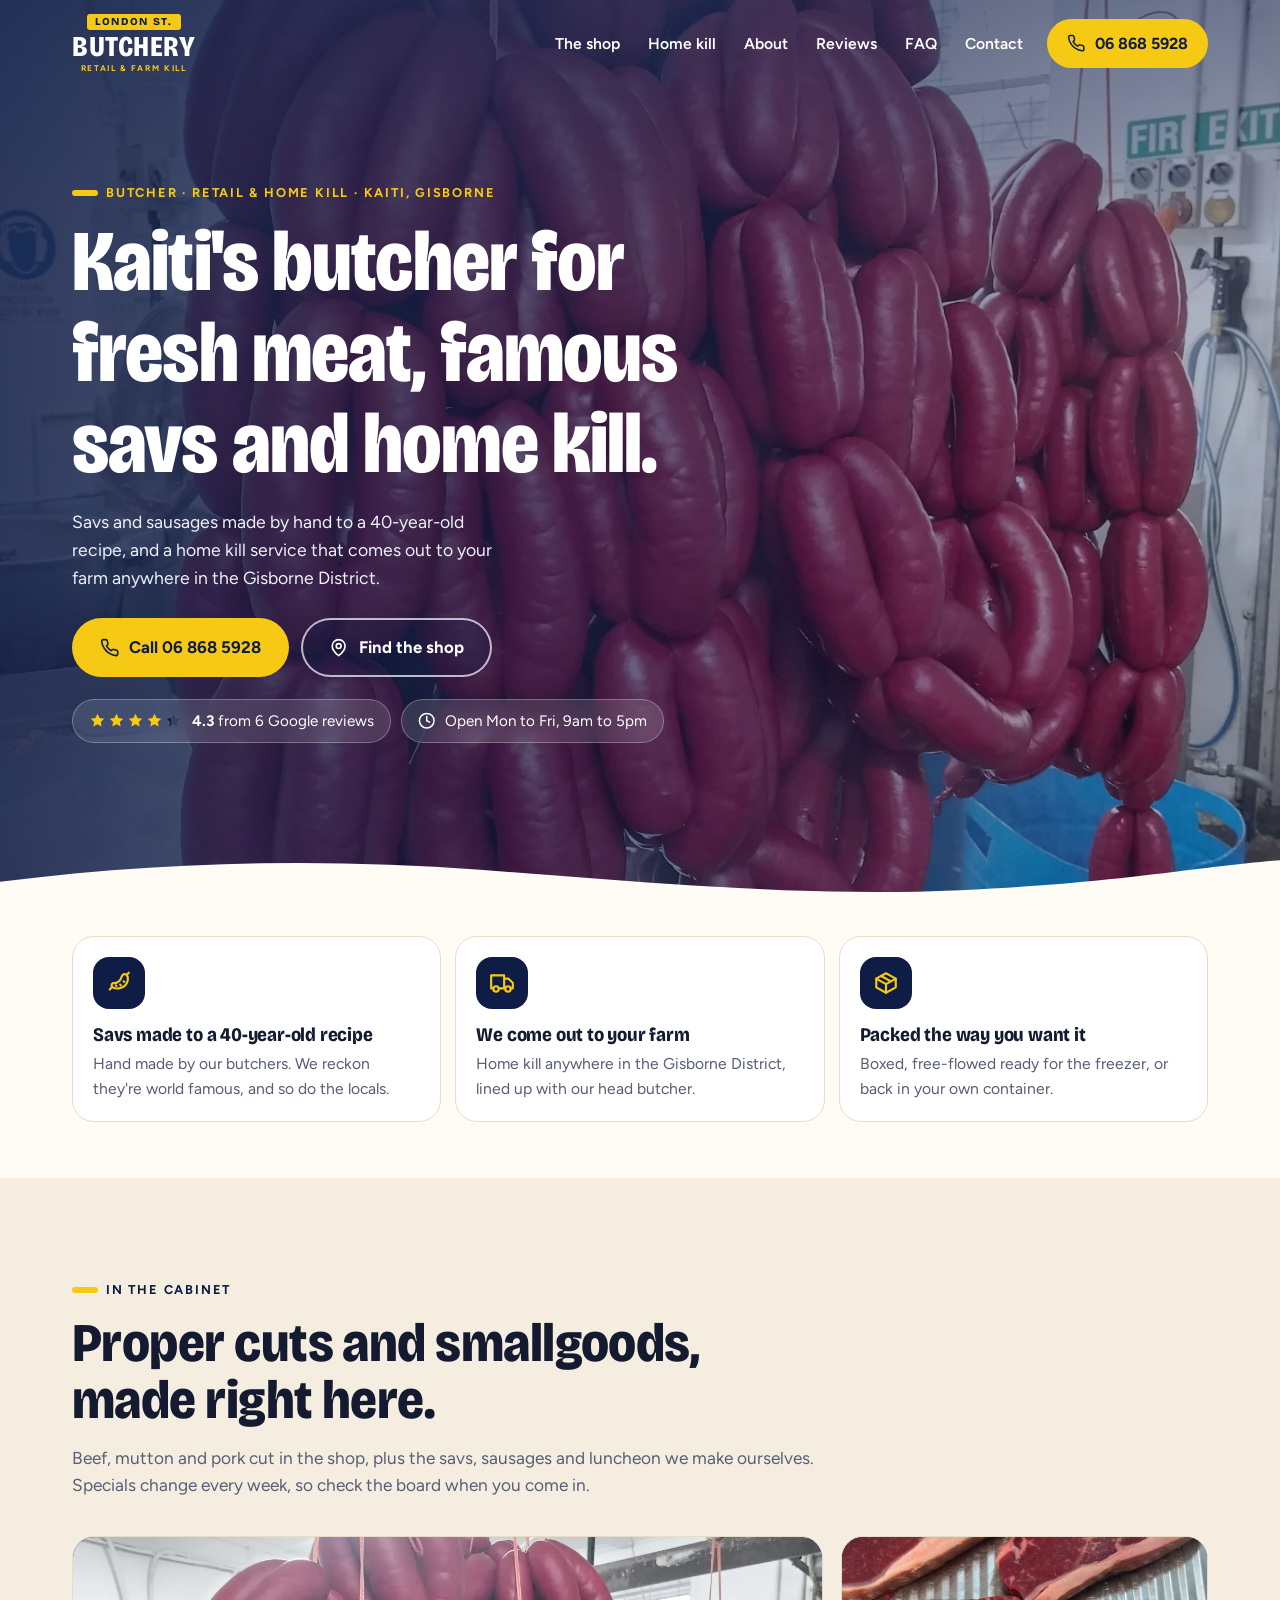
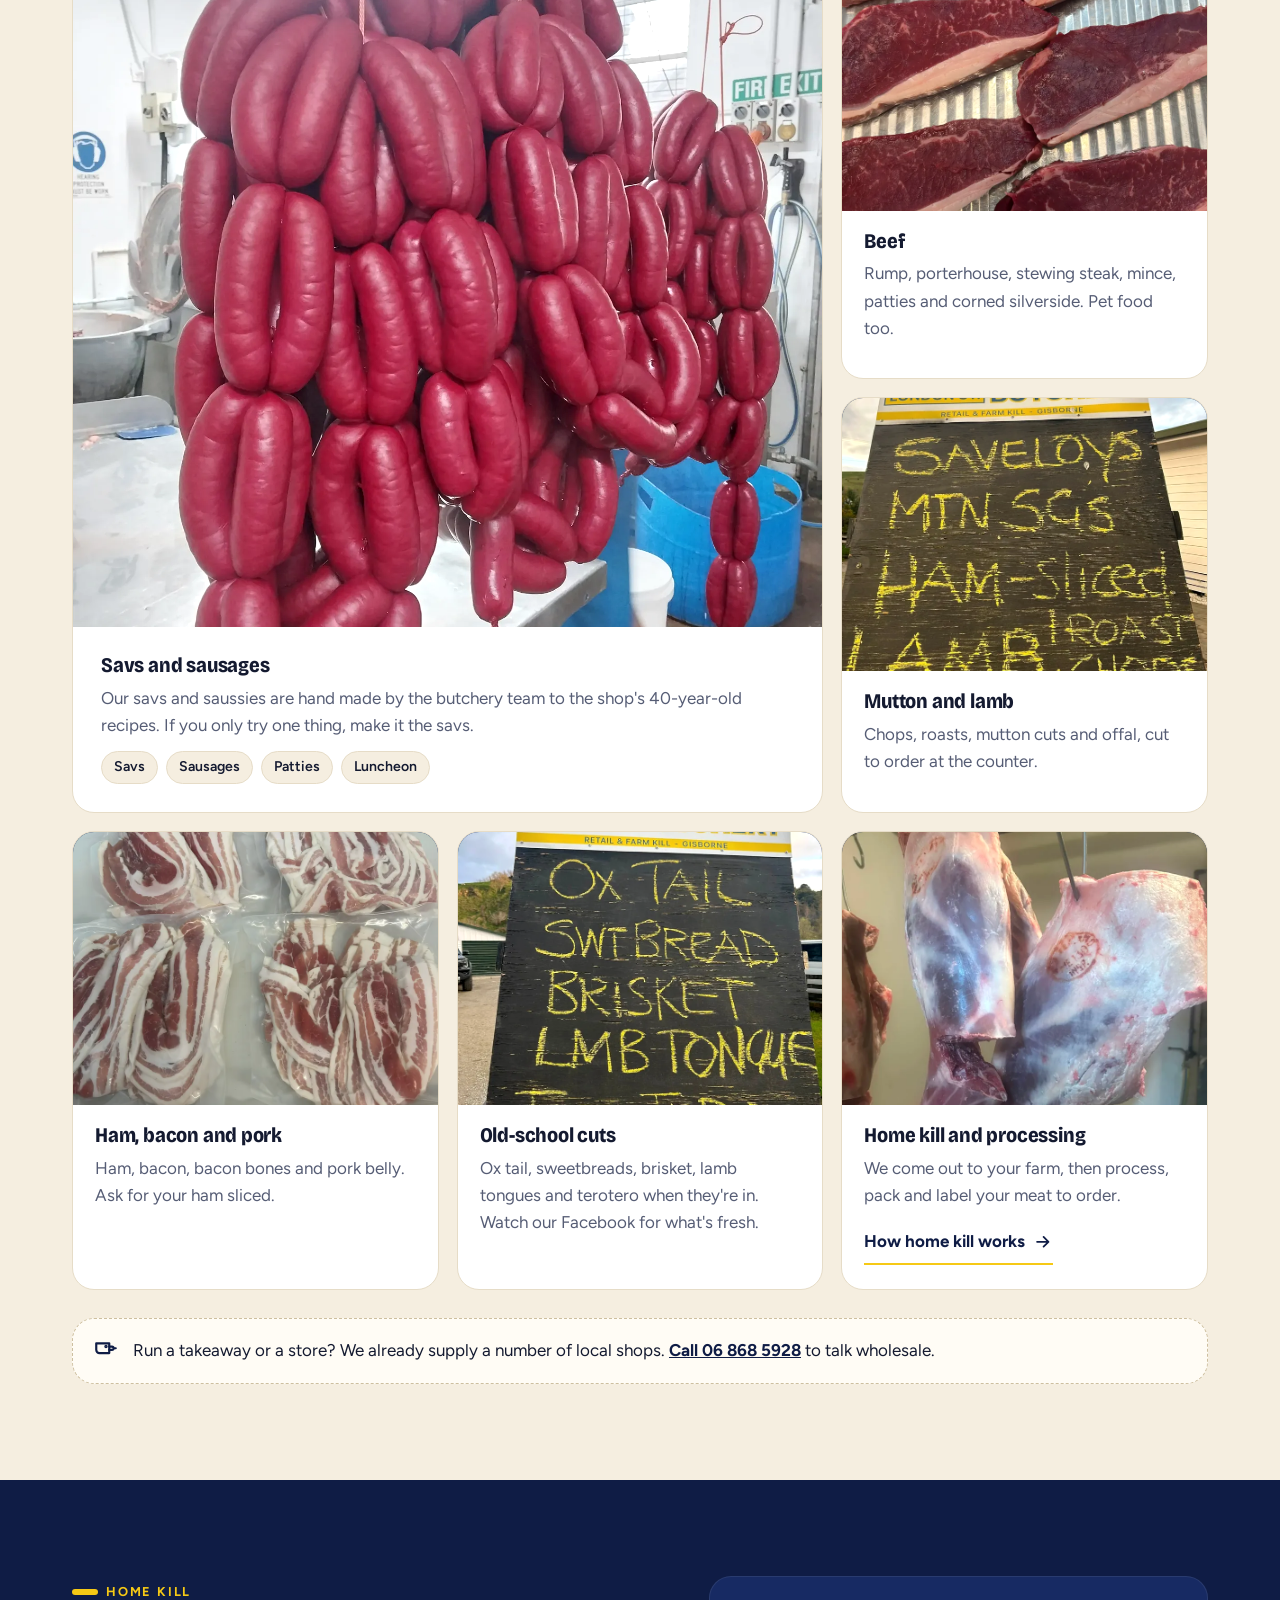
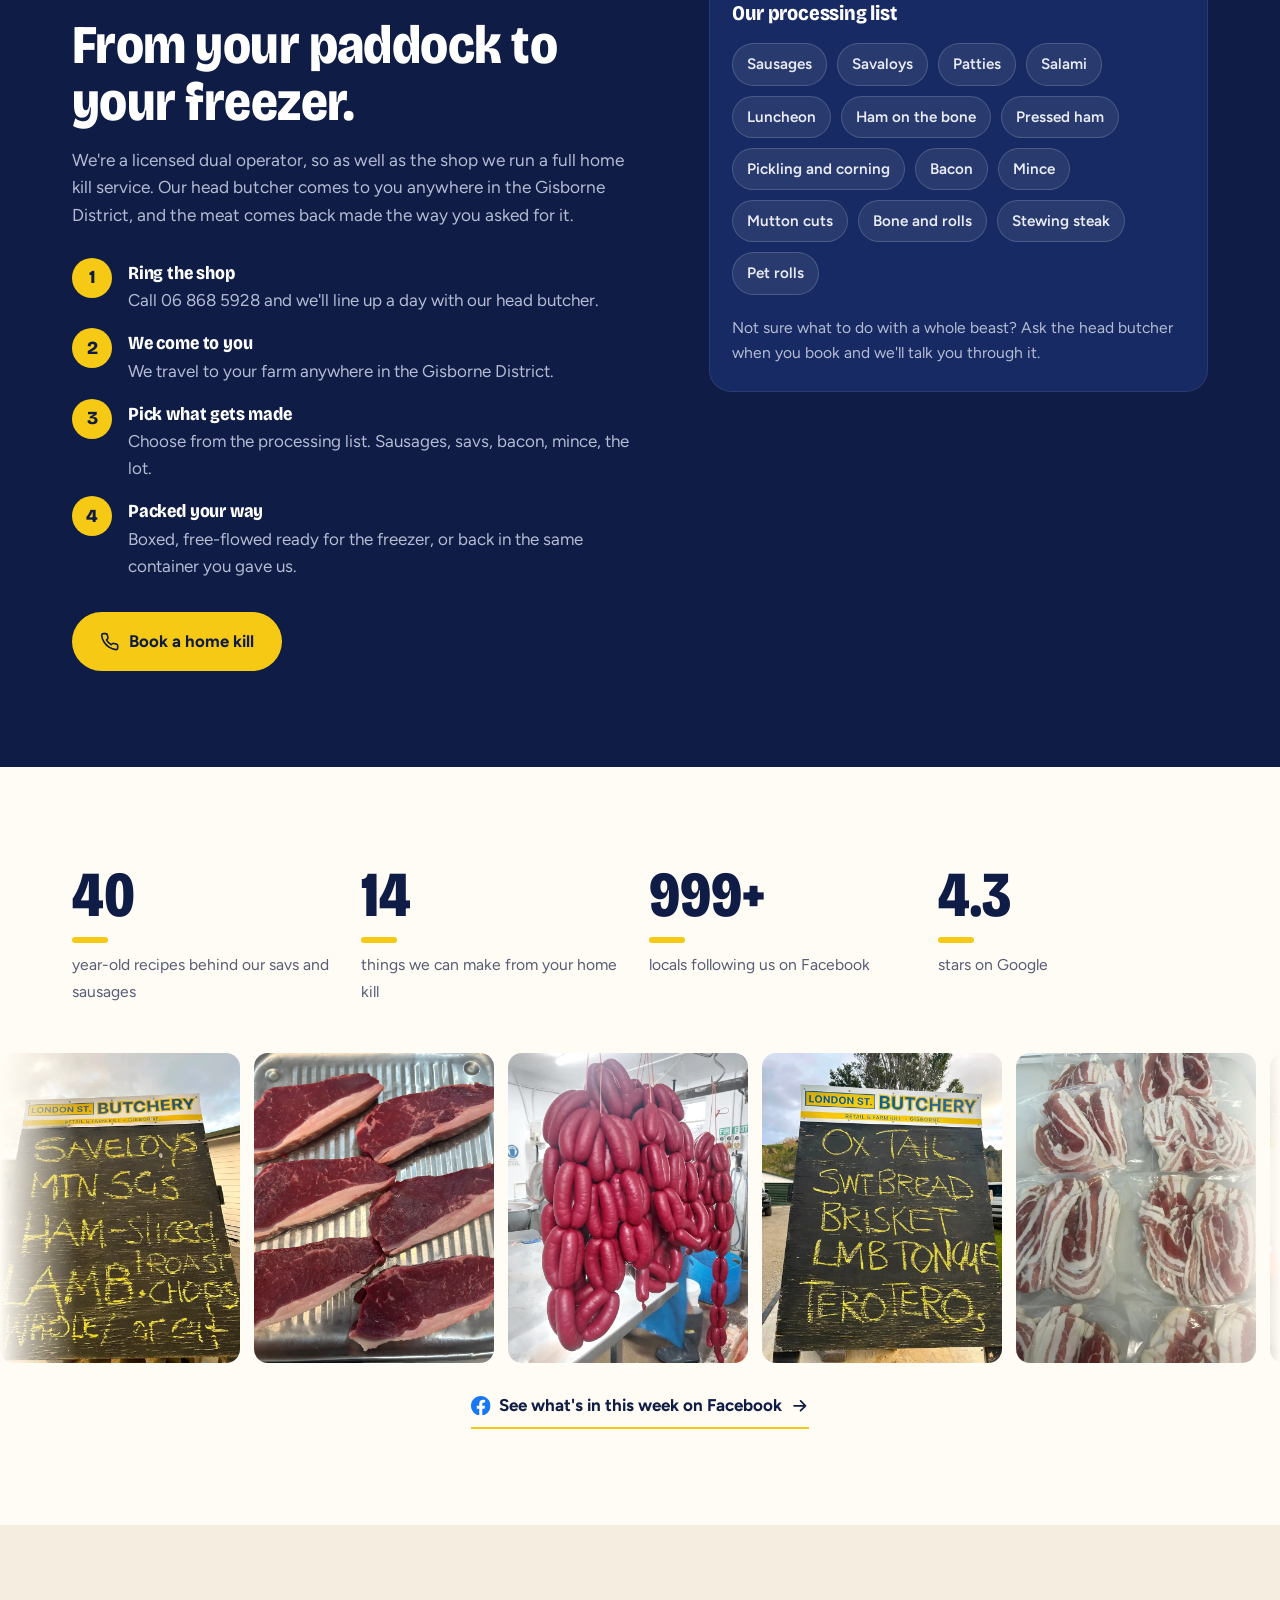
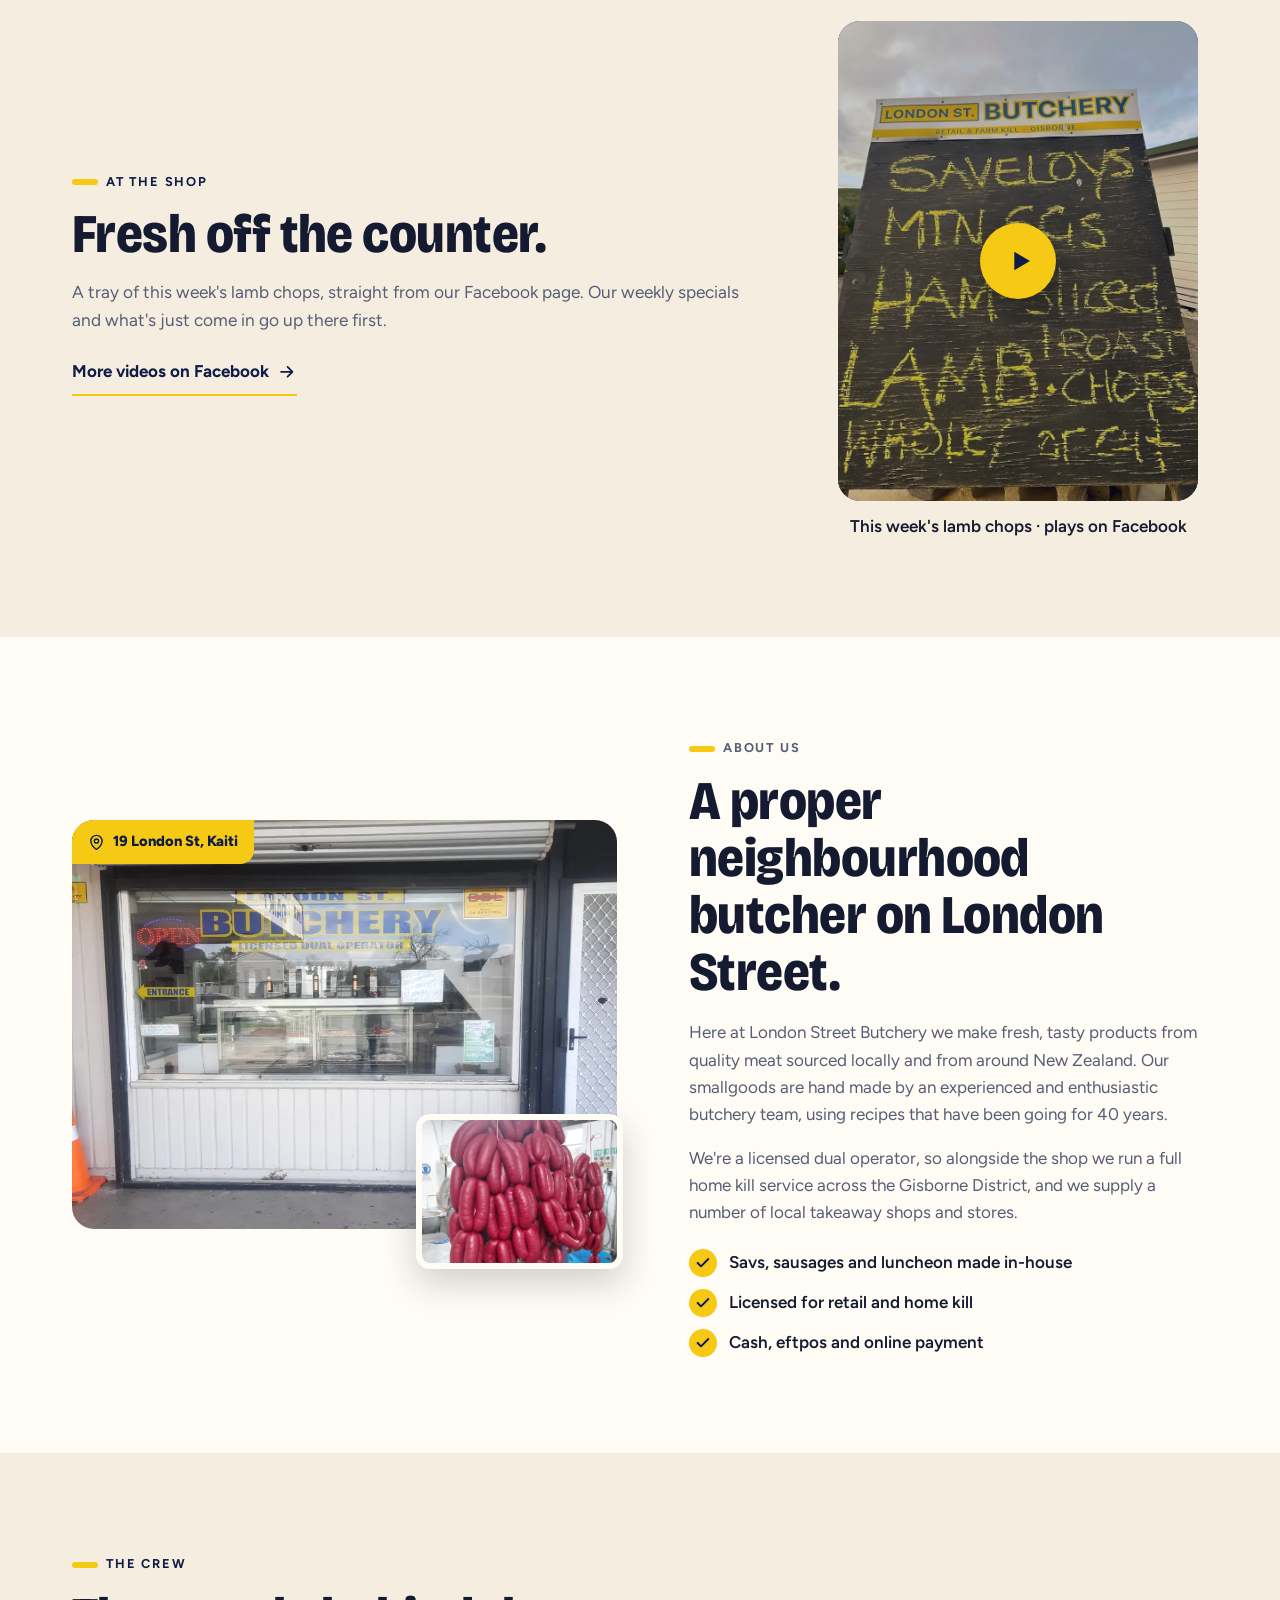
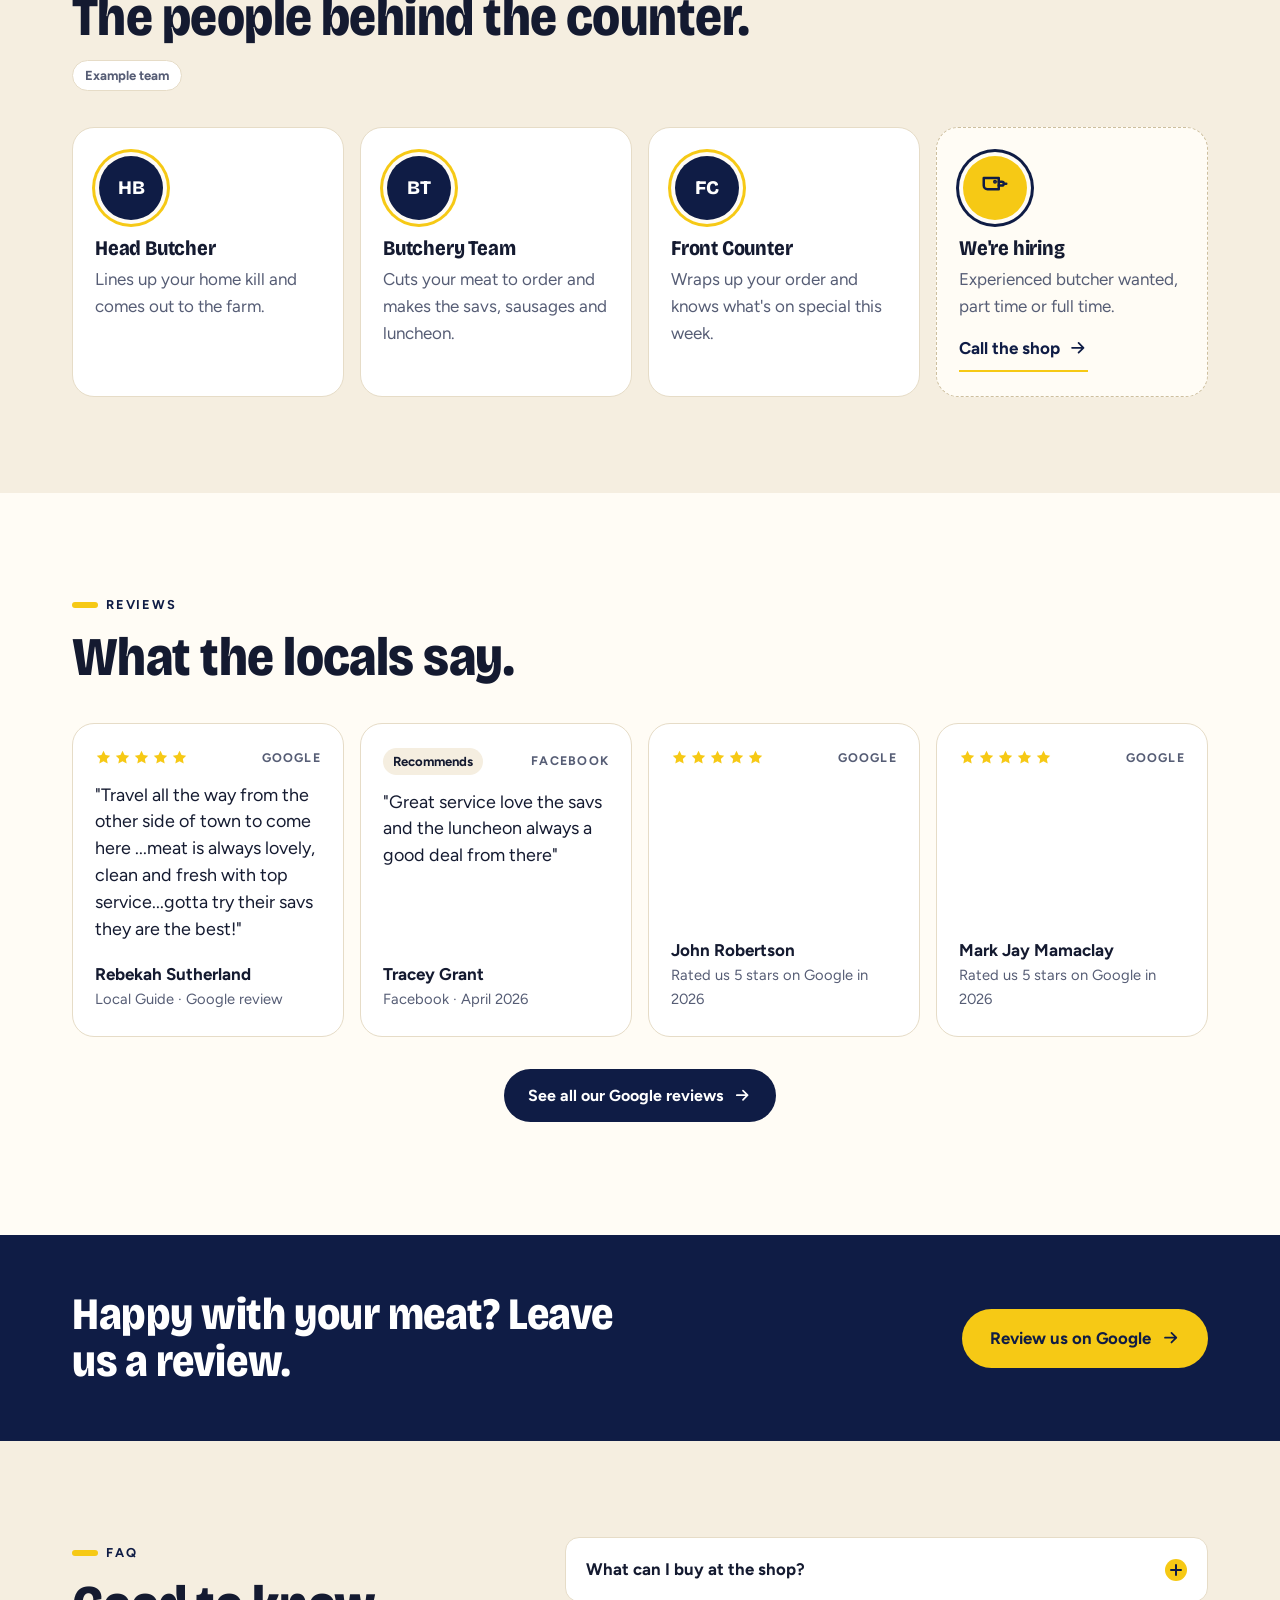
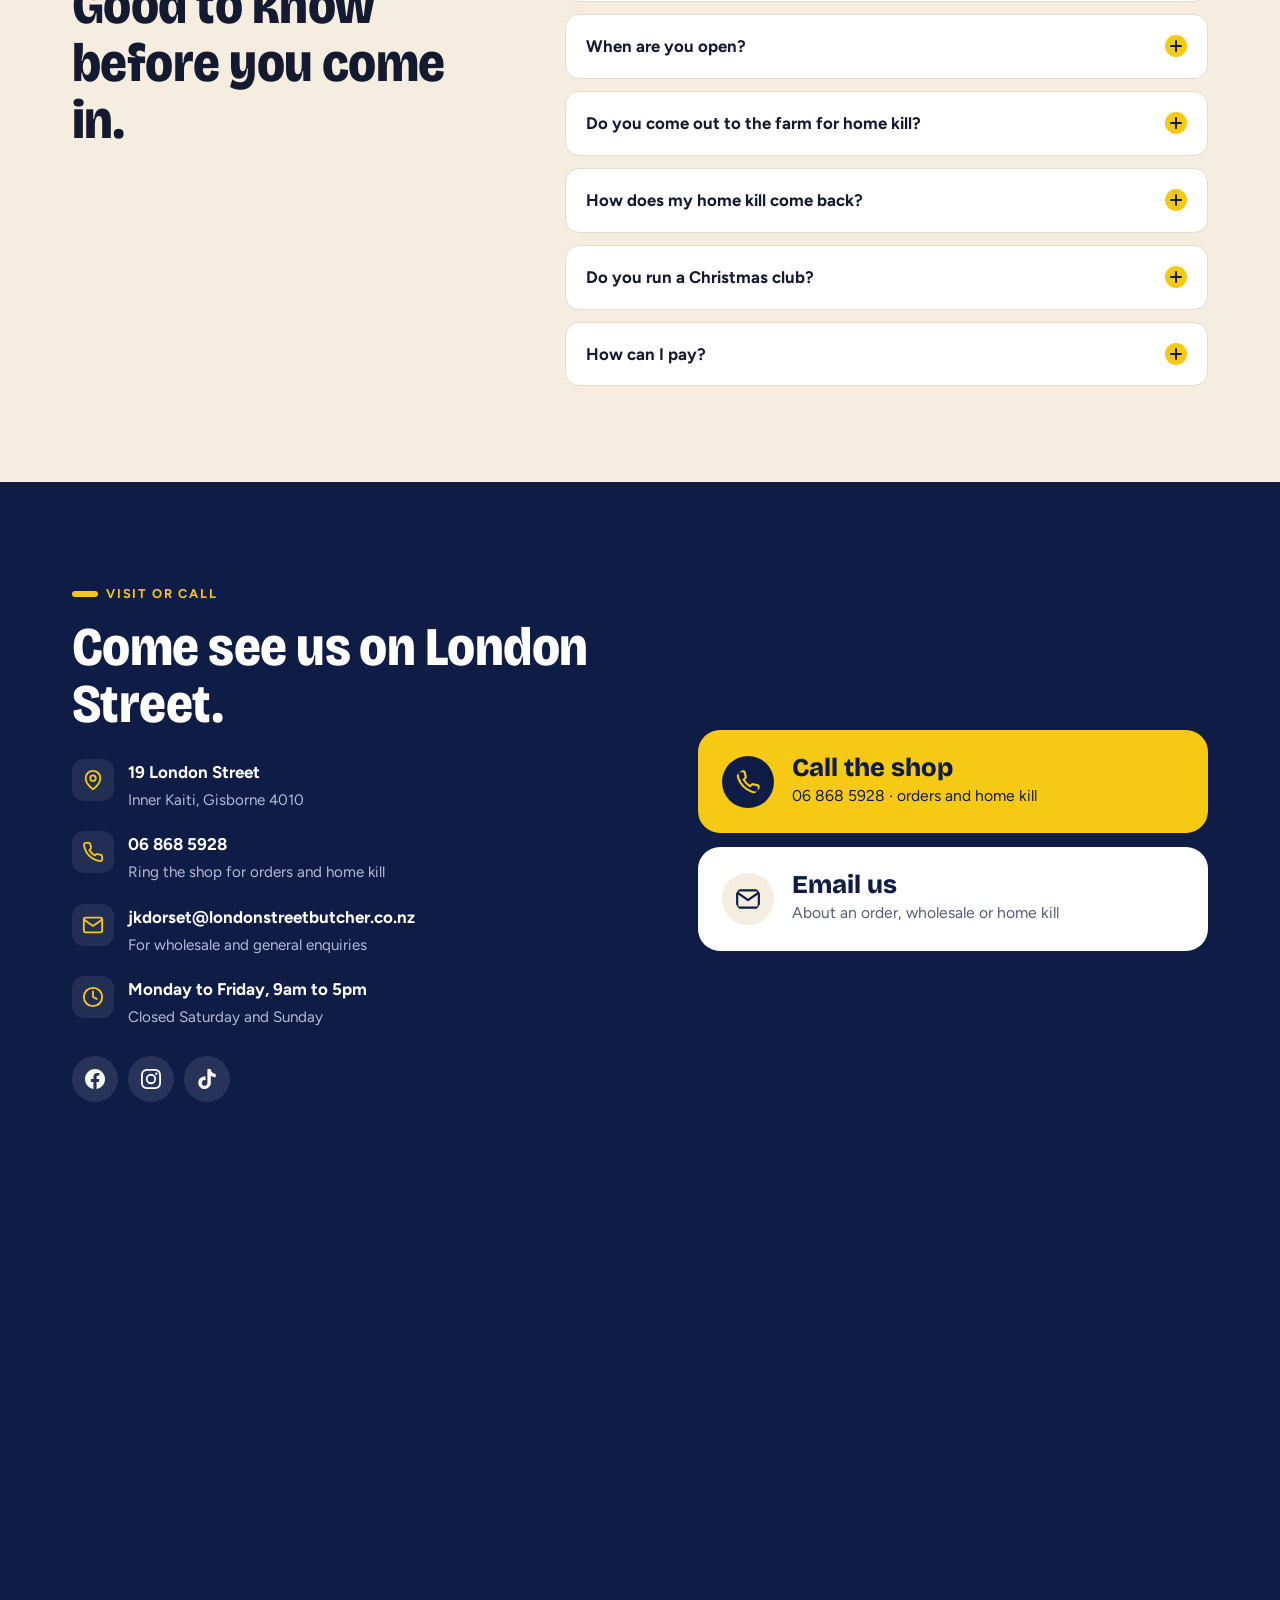
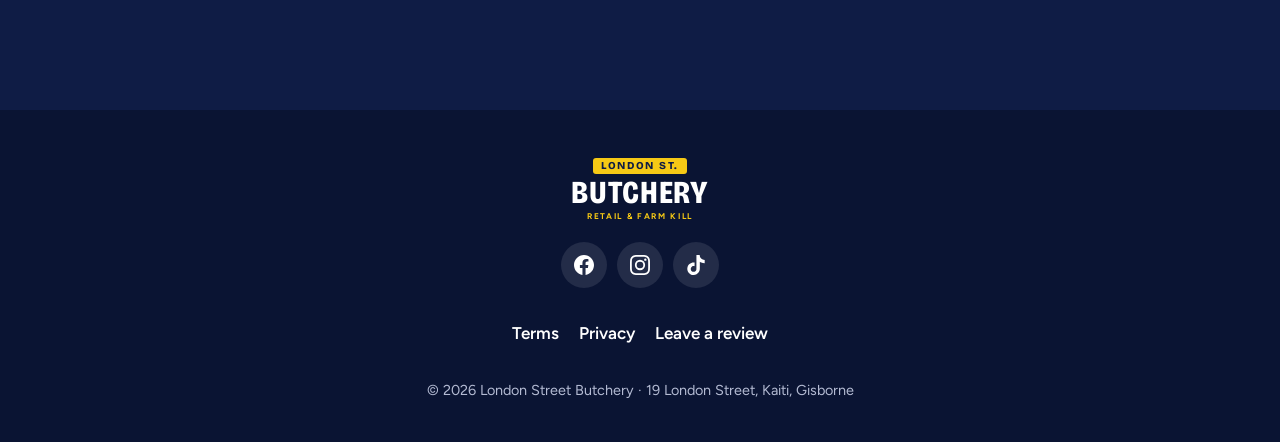
==== commit 2e334ed3: "Open the lamb chops reel on Facebook instead of embedding it Facebook's player loads inside the page" ====
--- a/index.html
+++ b/index.html
@@ -274,11 +274,11 @@
       <a class="link" href="https://www.facebook.com/profile.php?id=100086266177561&amp;sk=reels_tab" target="_blank" rel="noopener">More videos on Facebook <svg class="ic"><use href="#i-arrow"/></svg></a>
     </div>
     <figure class="video video-tall pop">
-      <button class="video-cover" type="button" data-embed="https://www.facebook.com/plugins/video.php?href=https%3A%2F%2Fwww.facebook.com%2Freel%2F1246529179810991&amp;show_text=false&amp;width=560&amp;autoplay=true" data-title="A tray of fresh lamb chops on special at London Street Butchery" aria-label="Play video: lamb chops on special this week">
+      <a class="video-cover" href="https://www.facebook.com/reel/1246529179810991" target="_blank" rel="noopener" aria-label="Watch our lamb chops video on Facebook">
         <img src="img/board-lamb-1080.webp" srcset="img/board-lamb-1080.webp 810w, img/board-lamb-1920.webp 1440w" sizes="360px" width="810" height="1080" alt="" loading="lazy">
         <span class="play"><svg><use href="#i-play"/></svg></span>
-      </button>
-      <figcaption>This week's lamb chops</figcaption>
+      </a>
+      <figcaption>This week's lamb chops · plays on Facebook</figcaption>
     </figure>
   </div>
 </section>
--- a/styles.css
+++ b/styles.css
@@ -182,9 +182,9 @@
 /* Videos */
 .video-split { display: grid; gap: 8px; align-items: center; }
 .video { margin: 0; }
-.video-cover, .video iframe { position: relative; display: block; width: 100%; border: 0; padding: 0; border-radius: var(--radius); overflow: hidden; background: var(--navy); cursor: pointer; }
+.video-cover { position: relative; display: block; width: 100%; border: 0; padding: 0; border-radius: var(--radius); overflow: hidden; background: var(--navy); cursor: pointer; }
 .video-tall { max-width: 360px; margin: 0 auto; width: 100%; }
-.video-tall .video-cover, .video-tall iframe { aspect-ratio: 3 / 4; }
+.video-tall .video-cover { aspect-ratio: 3 / 4; }
 .video-cover img { width: 100%; height: 100%; object-fit: cover; filter: saturate(.92) contrast(1.06); }
 .video-cover::after { content: ""; position: absolute; inset: 0; background: rgba(15,28,69,.25); transition: background .3s; }
 .video-cover:hover::after { background: rgba(15,28,69,.1); }
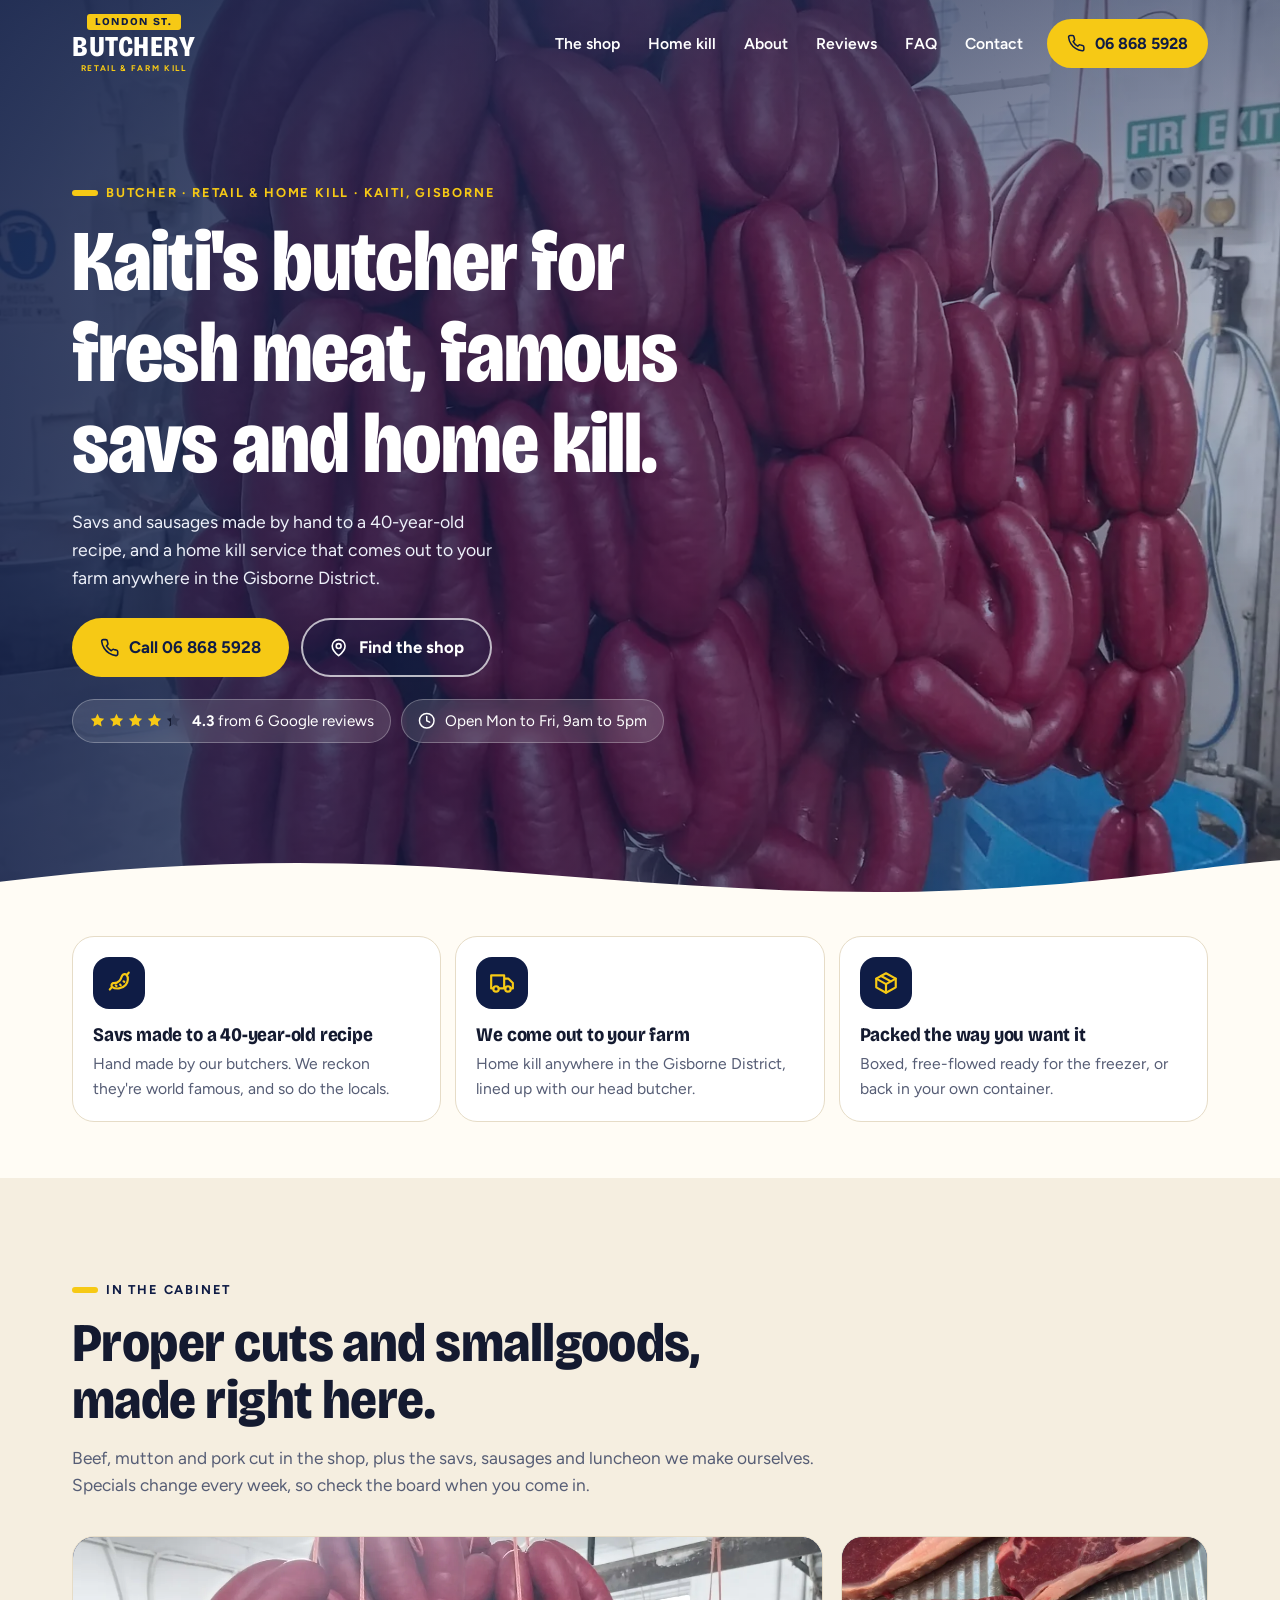
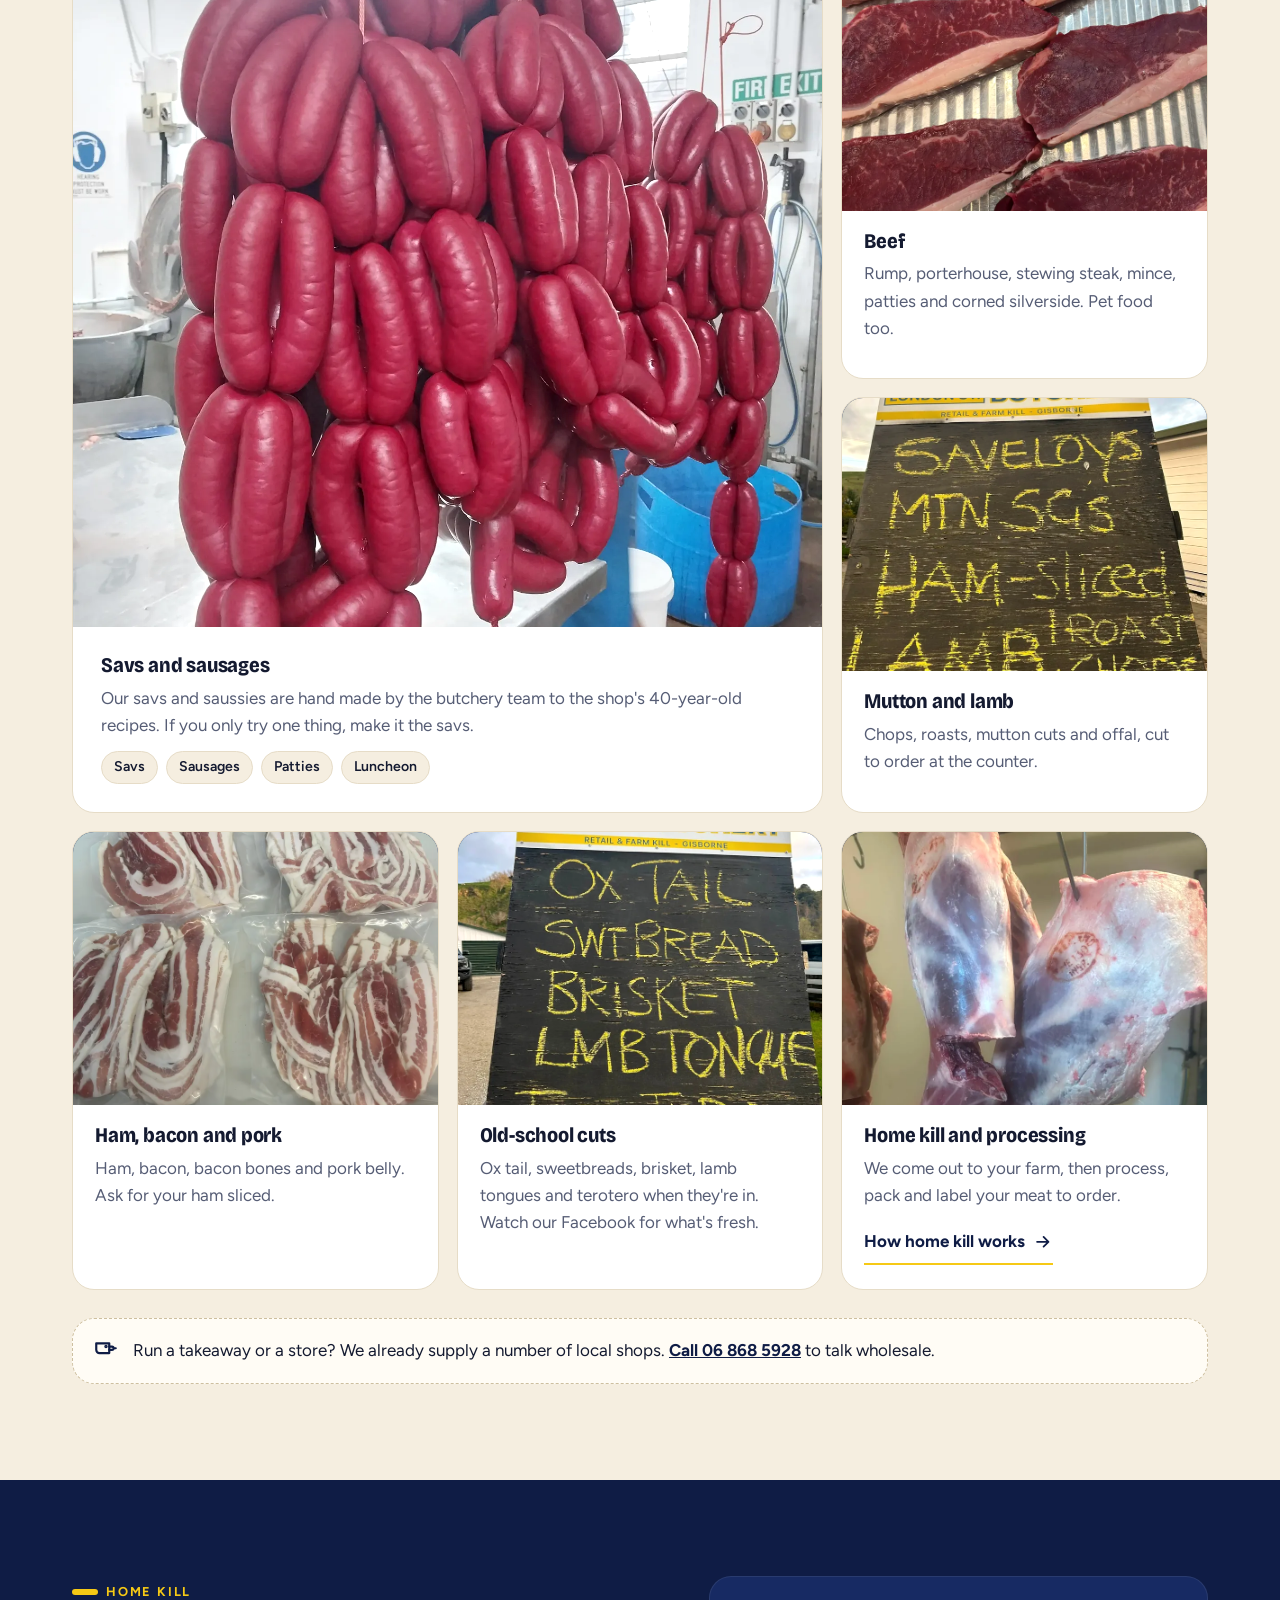
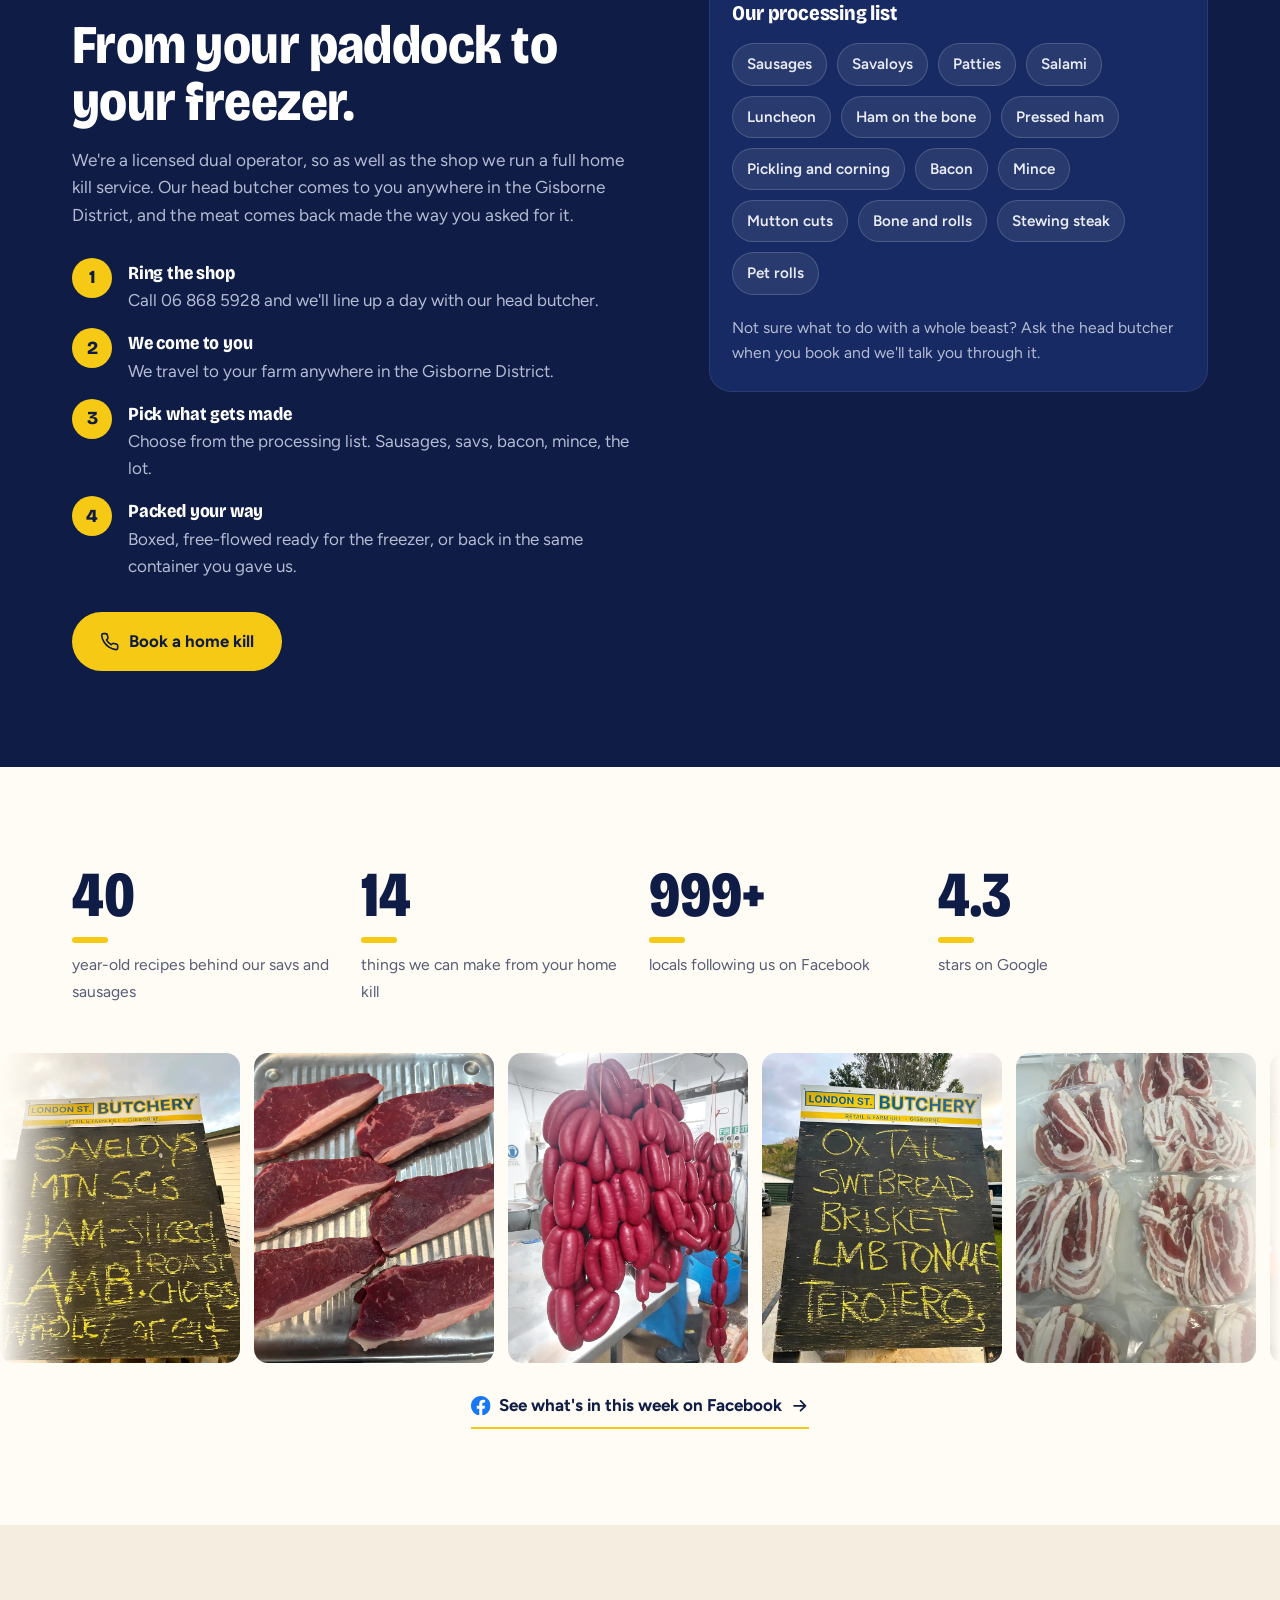
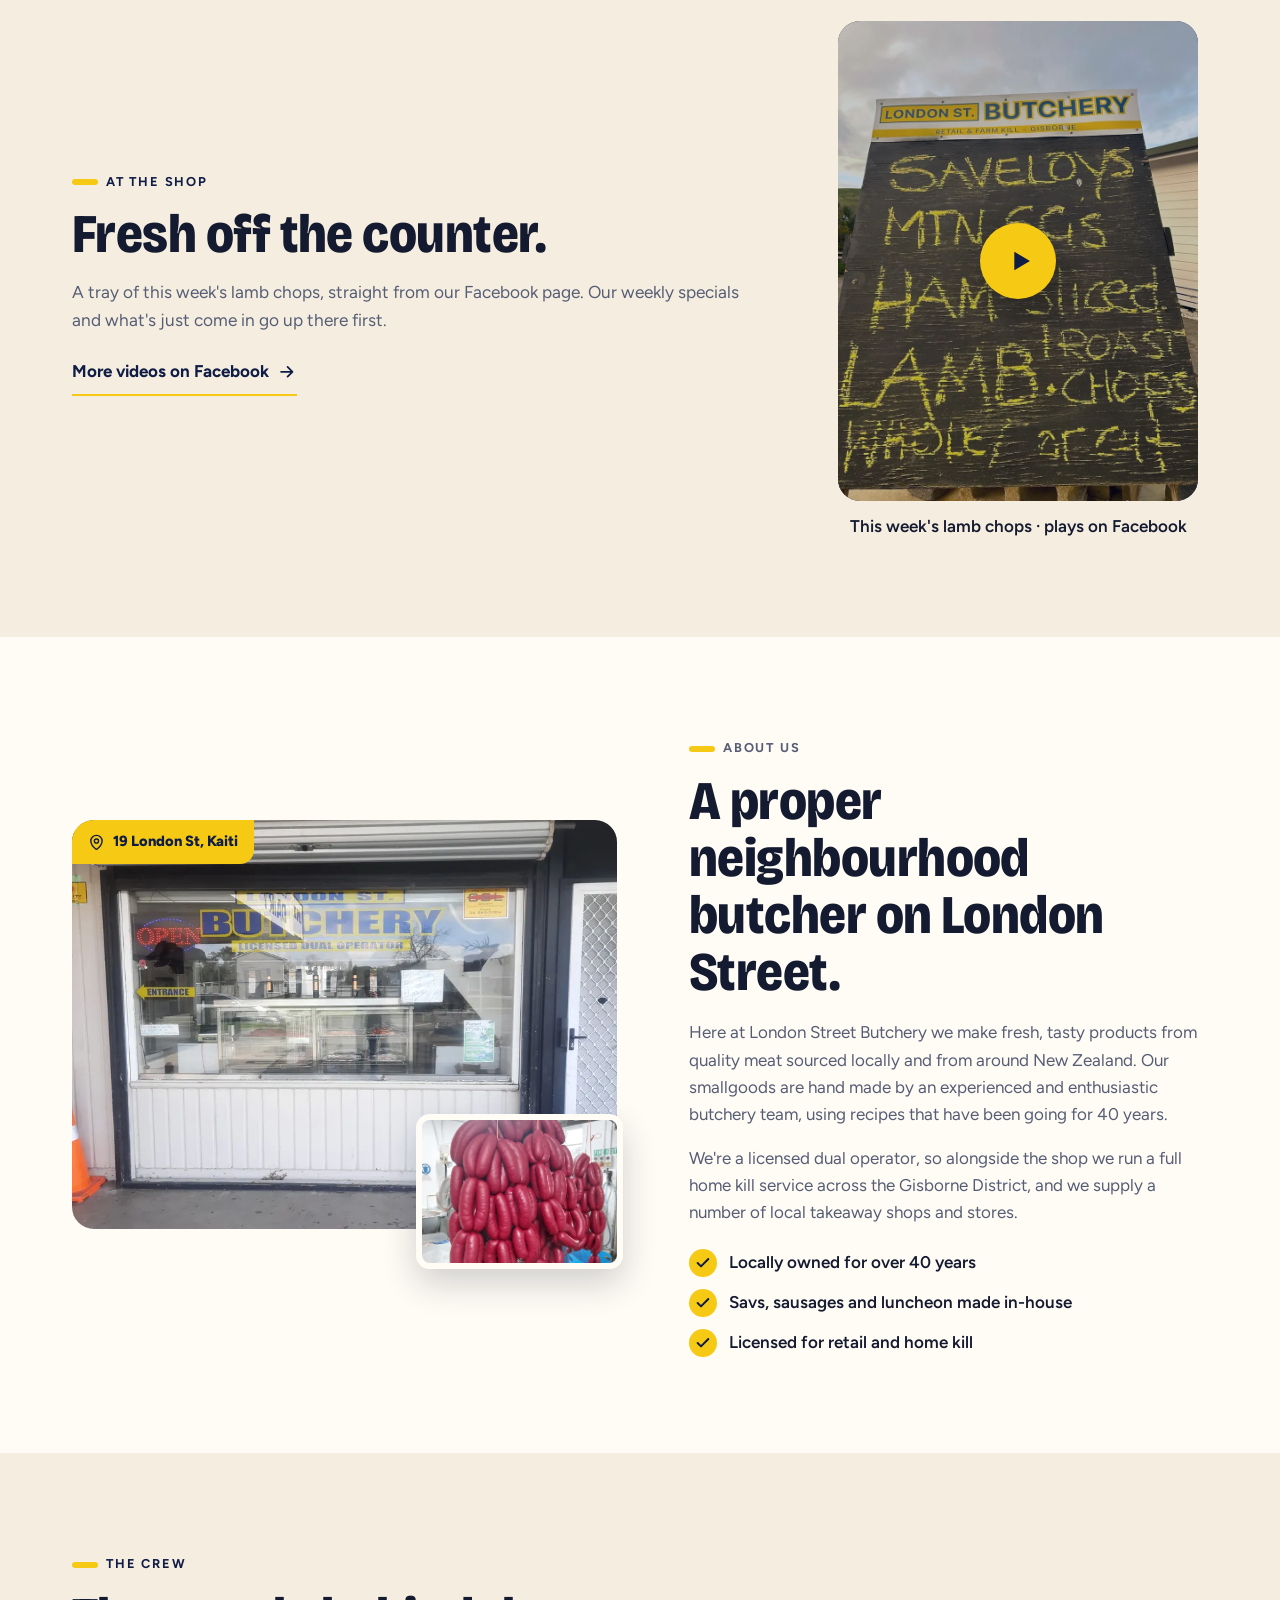
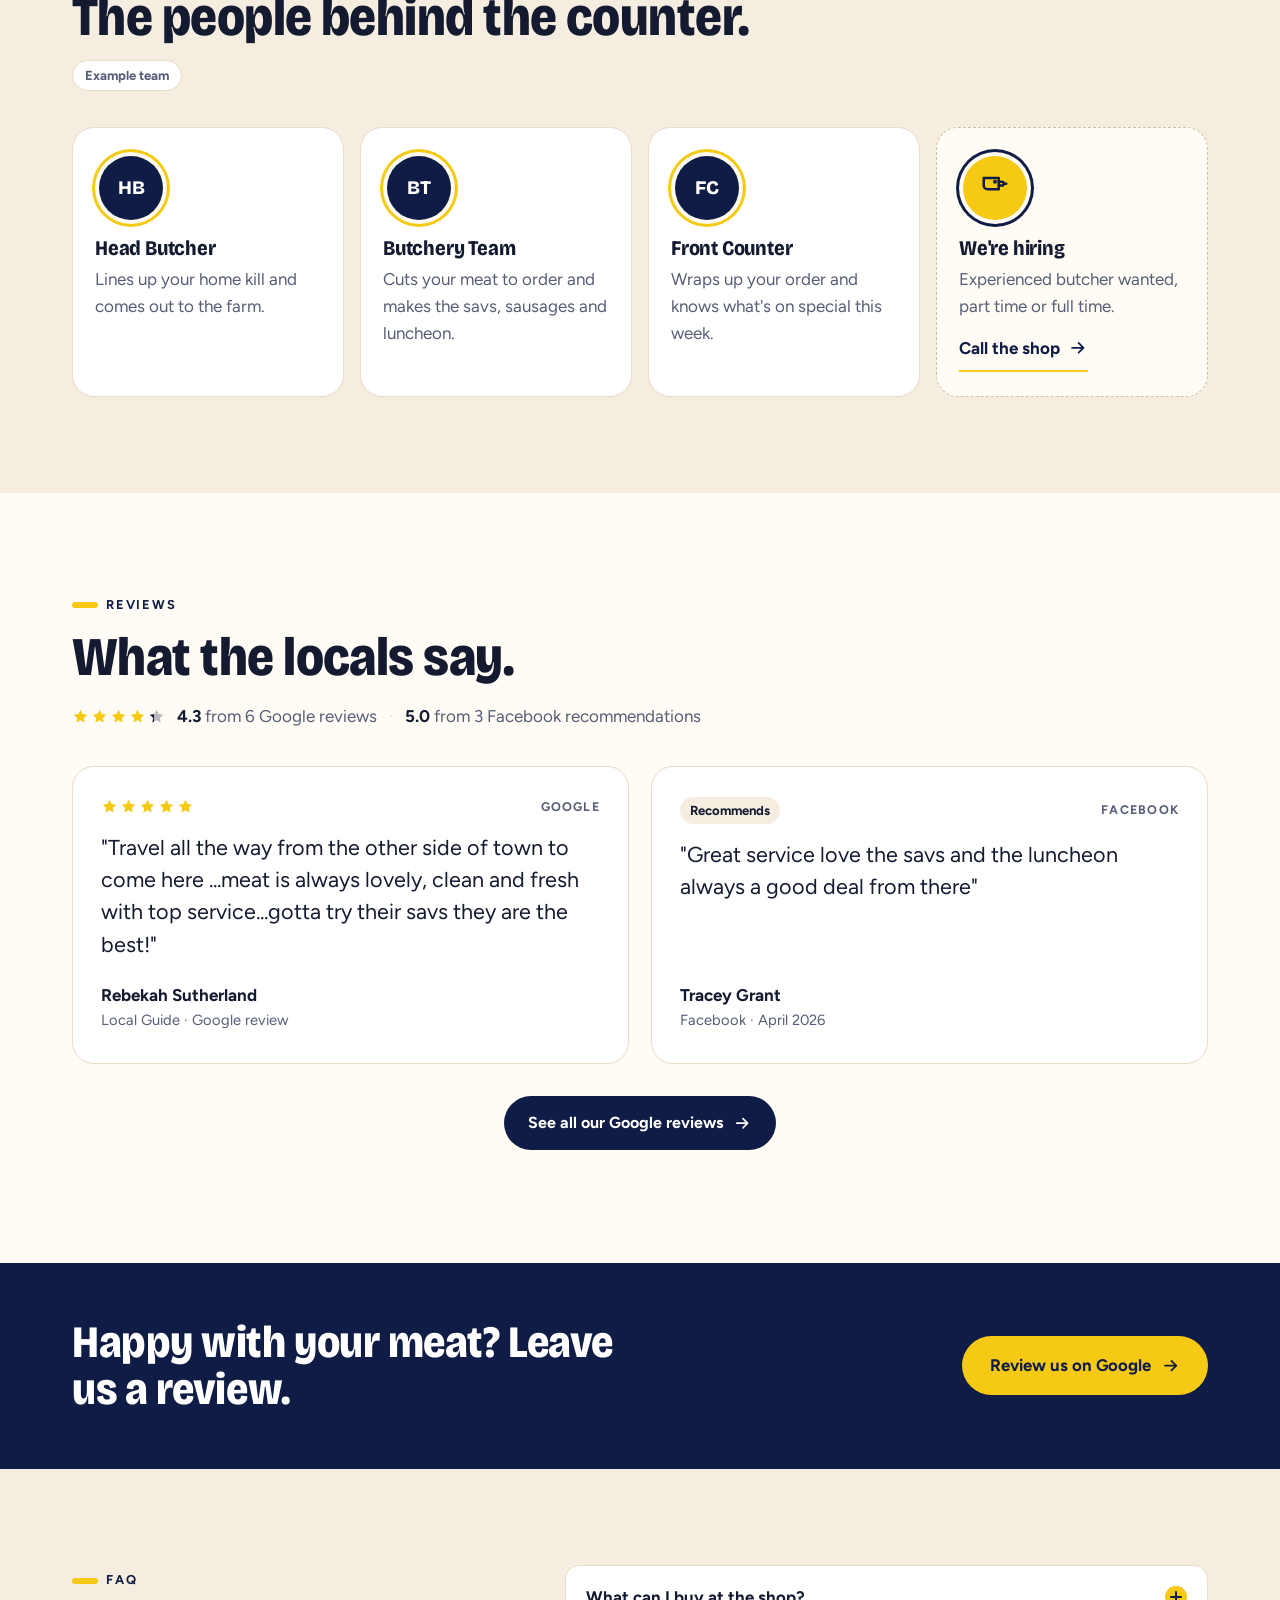
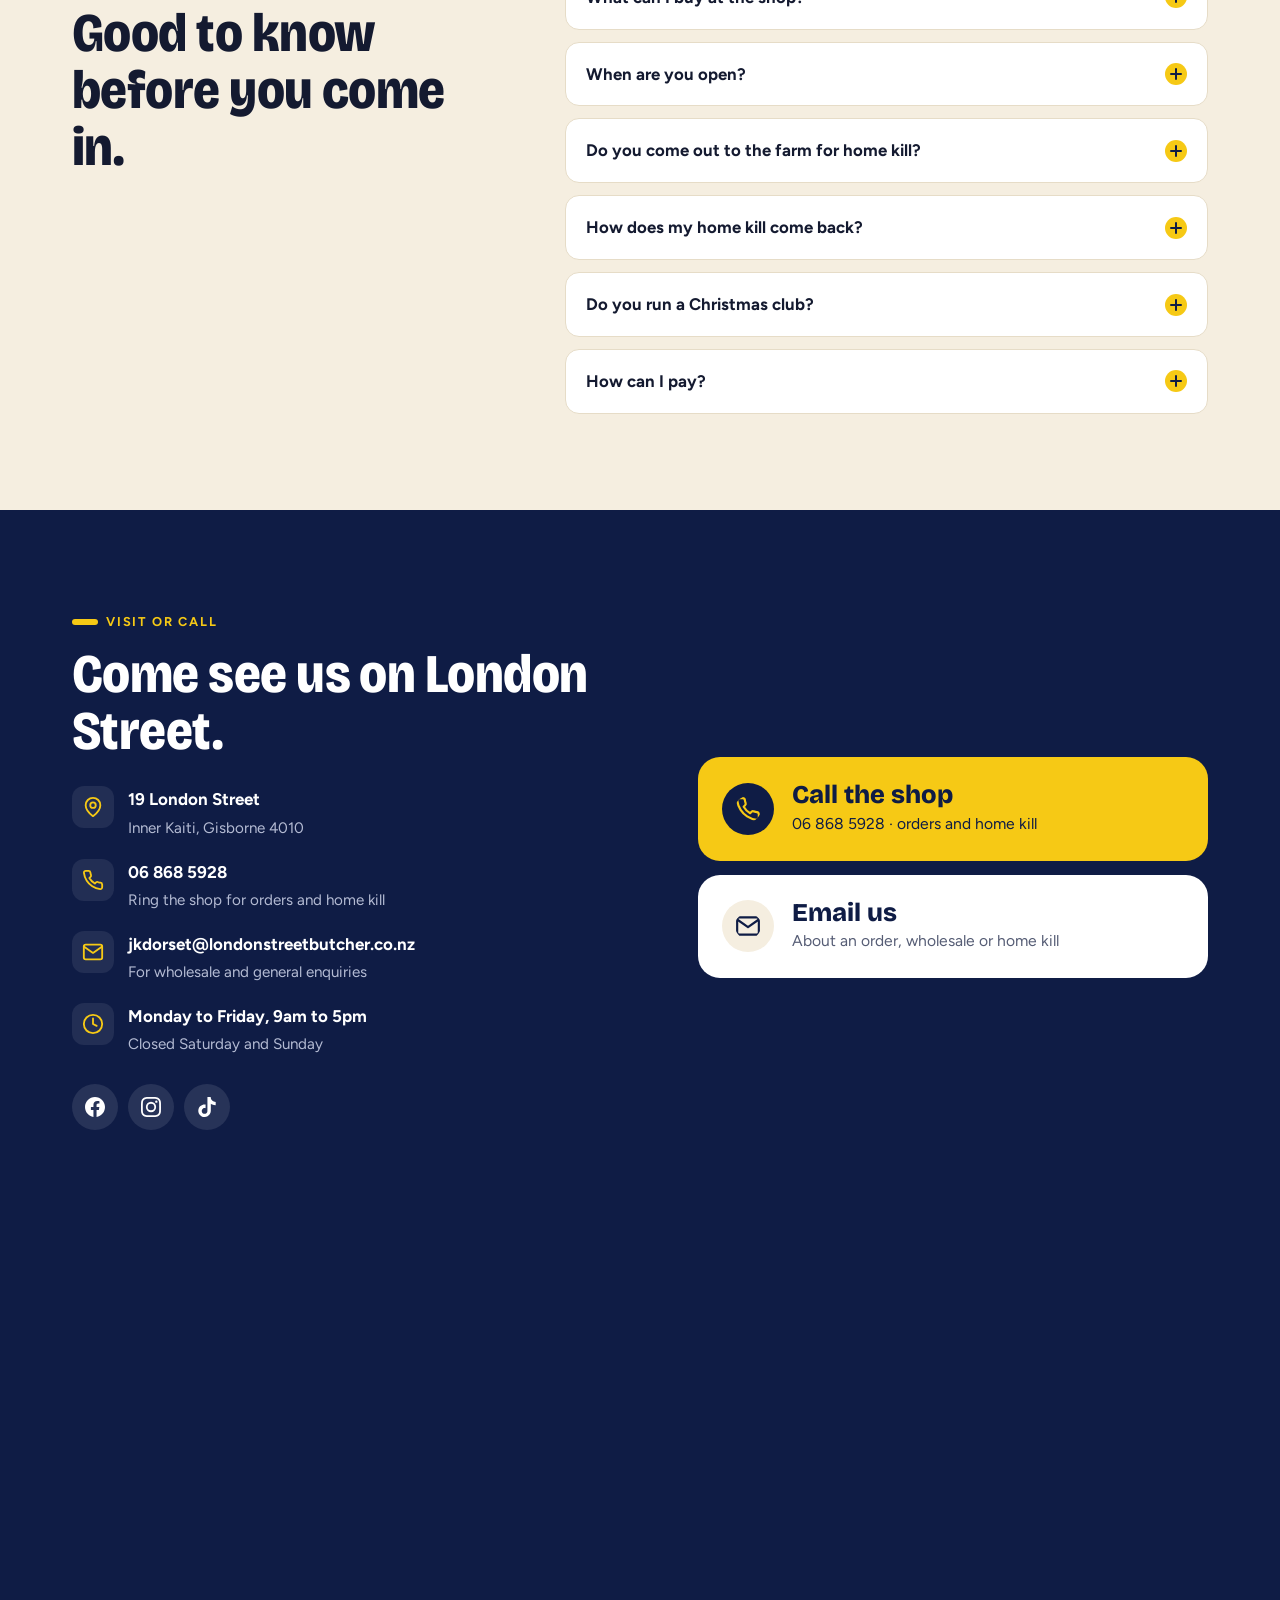
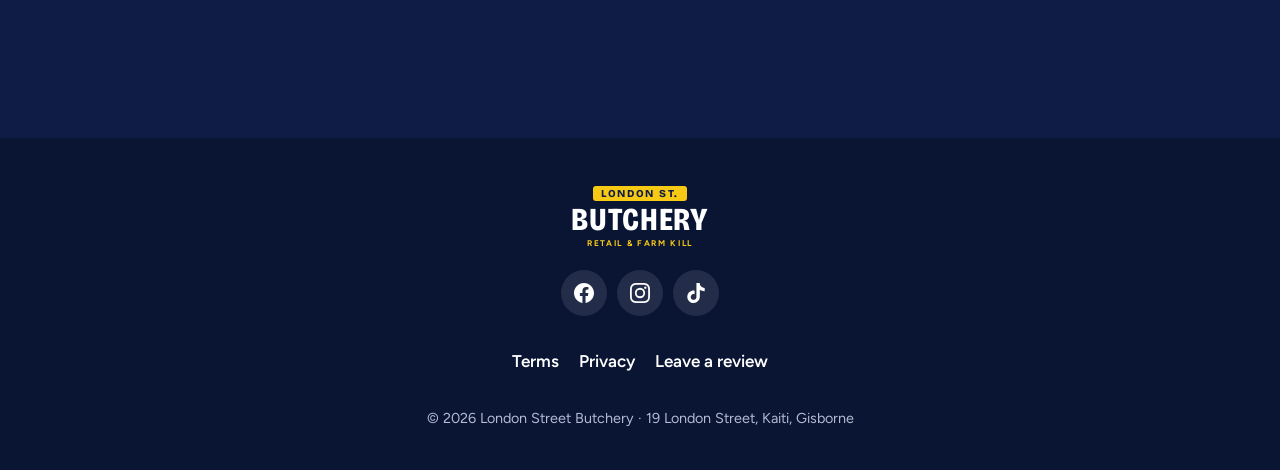
==== commit b3e772e7: "Show only written reviews, add locally owned to About The two Google reviewers who left stars with n" ====
--- a/index.html
+++ b/index.html
@@ -298,9 +298,9 @@
       <p>Here at London Street Butchery we make fresh, tasty products from quality meat sourced locally and from around New Zealand. Our smallgoods are hand made by an experienced and enthusiastic butchery team, using recipes that have been going for 40 years.</p>
       <p>We're a licensed dual operator, so alongside the shop we run a full home kill service across the Gisborne District, and we supply a number of local takeaway shops and stores.</p>
       <ul class="checks">
+        <li><svg class="ic"><use href="#i-check"/></svg>Locally owned for over 40 years</li>
         <li><svg class="ic"><use href="#i-check"/></svg>Savs, sausages and luncheon made in-house</li>
         <li><svg class="ic"><use href="#i-check"/></svg>Licensed for retail and home kill</li>
-        <li><svg class="ic"><use href="#i-check"/></svg>Cash, eftpos and online payment</li>
       </ul>
     </div>
   </div>
@@ -344,6 +344,7 @@
     <div class="head pop">
       <p class="eyebrow">Reviews</p>
       <h2>What the locals say.</h2>
+      <p class="rating-line"><span class="stars" aria-hidden="true"><svg><use href="#i-star"/></svg><svg><use href="#i-star"/></svg><svg><use href="#i-star"/></svg><svg><use href="#i-star"/></svg><svg><use href="#i-star-half"/></svg></span><span><strong>4.3</strong> from 6 Google reviews</span><span class="dot">·</span><span><strong>5.0</strong> from 3 Facebook recommendations</span></p>
     </div>
     <div class="reviews">
       <figure class="review pop">
@@ -355,14 +356,6 @@
         <div class="review-top"><span class="rec">Recommends</span><span class="src">Facebook</span></div>
         <blockquote>"Great service love the savs and the luncheon always a good deal from there"</blockquote>
         <figcaption><strong>Tracey Grant</strong><span>Facebook · April 2026</span></figcaption>
-      </figure>
-      <figure class="review review-short pop">
-        <div class="review-top"><span class="stars" aria-label="5 out of 5 stars"><svg><use href="#i-star"/></svg><svg><use href="#i-star"/></svg><svg><use href="#i-star"/></svg><svg><use href="#i-star"/></svg><svg><use href="#i-star"/></svg></span><span class="src">Google</span></div>
-        <figcaption><strong>John Robertson</strong><span>Rated us 5 stars on Google in 2026</span></figcaption>
-      </figure>
-      <figure class="review review-short pop">
-        <div class="review-top"><span class="stars" aria-label="5 out of 5 stars"><svg><use href="#i-star"/></svg><svg><use href="#i-star"/></svg><svg><use href="#i-star"/></svg><svg><use href="#i-star"/></svg><svg><use href="#i-star"/></svg></span><span class="src">Google</span></div>
-        <figcaption><strong>Mark Jay Mamaclay</strong><span>Rated us 5 stars on Google in 2026</span></figcaption>
       </figure>
     </div>
     <p class="center pop"><a class="btn btn-navy" href="https://www.google.com/search?q=London+Street+Butchery+Gisborne#lrd=0x6d66784df0d39e2f:0x1c886b2f91eee3c3,1,,,," target="_blank" rel="noopener">See all our Google reviews <svg class="ic"><use href="#i-arrow"/></svg></a></p>
--- a/styles.css
+++ b/styles.css
@@ -223,10 +223,12 @@
 .review-top { display: flex; justify-content: space-between; align-items: center; margin-bottom: 14px; }
 .review .src { font-size: .78rem; font-weight: 700; letter-spacing: .1em; text-transform: uppercase; color: var(--muted); }
 .review .rec { font-size: .82rem; font-weight: 700; background: var(--bone); border-radius: 999px; padding: 3px 10px; }
-.review blockquote { margin: 0 0 18px; font-size: 1.12rem; line-height: 1.5; }
+.review blockquote { margin: 0 0 22px; font-size: 1.2rem; line-height: 1.5; }
+.rating-line { display: flex; flex-wrap: wrap; align-items: center; gap: 6px 12px; margin: 16px 0 0; color: var(--muted); }
+.rating-line strong { color: var(--ink); }
+.rating-line .dot { color: var(--line); }
 .review figcaption { margin-top: auto; display: flex; flex-direction: column; }
 .review figcaption span { color: var(--muted); font-size: .92rem; }
-.review-short { justify-content: center; }
 
 /* Review banner */
 .review-banner { padding: 56px 0; }
@@ -300,6 +302,7 @@
   .strip-track img { width: 240px; height: 310px; }
   .team { grid-template-columns: 1fr 1fr; }
   .reviews { grid-template-columns: 1fr 1fr; }
+  .review { padding: 30px 28px; }
   .section { padding: 96px 0; }
   .map iframe { height: 440px; }
 }
@@ -330,7 +333,8 @@
   .video-split .head { margin-bottom: 0; }
   .about { grid-template-columns: 1.05fr 1fr; gap: 72px; }
   .team { grid-template-columns: repeat(4, 1fr); }
-  .reviews { grid-template-columns: repeat(4, 1fr); }
+  .reviews { gap: 22px; }
+  .review blockquote { font-size: 1.35rem; }
   .review-banner-in { flex-direction: row; justify-content: space-between; align-items: center; }
   .contact-grid { grid-template-columns: 1.1fr 1fr; gap: 64px; align-items: center; }
   .faq-wrap { display: grid; grid-template-columns: 1fr 1.5fr; gap: 64px; align-items: start; }
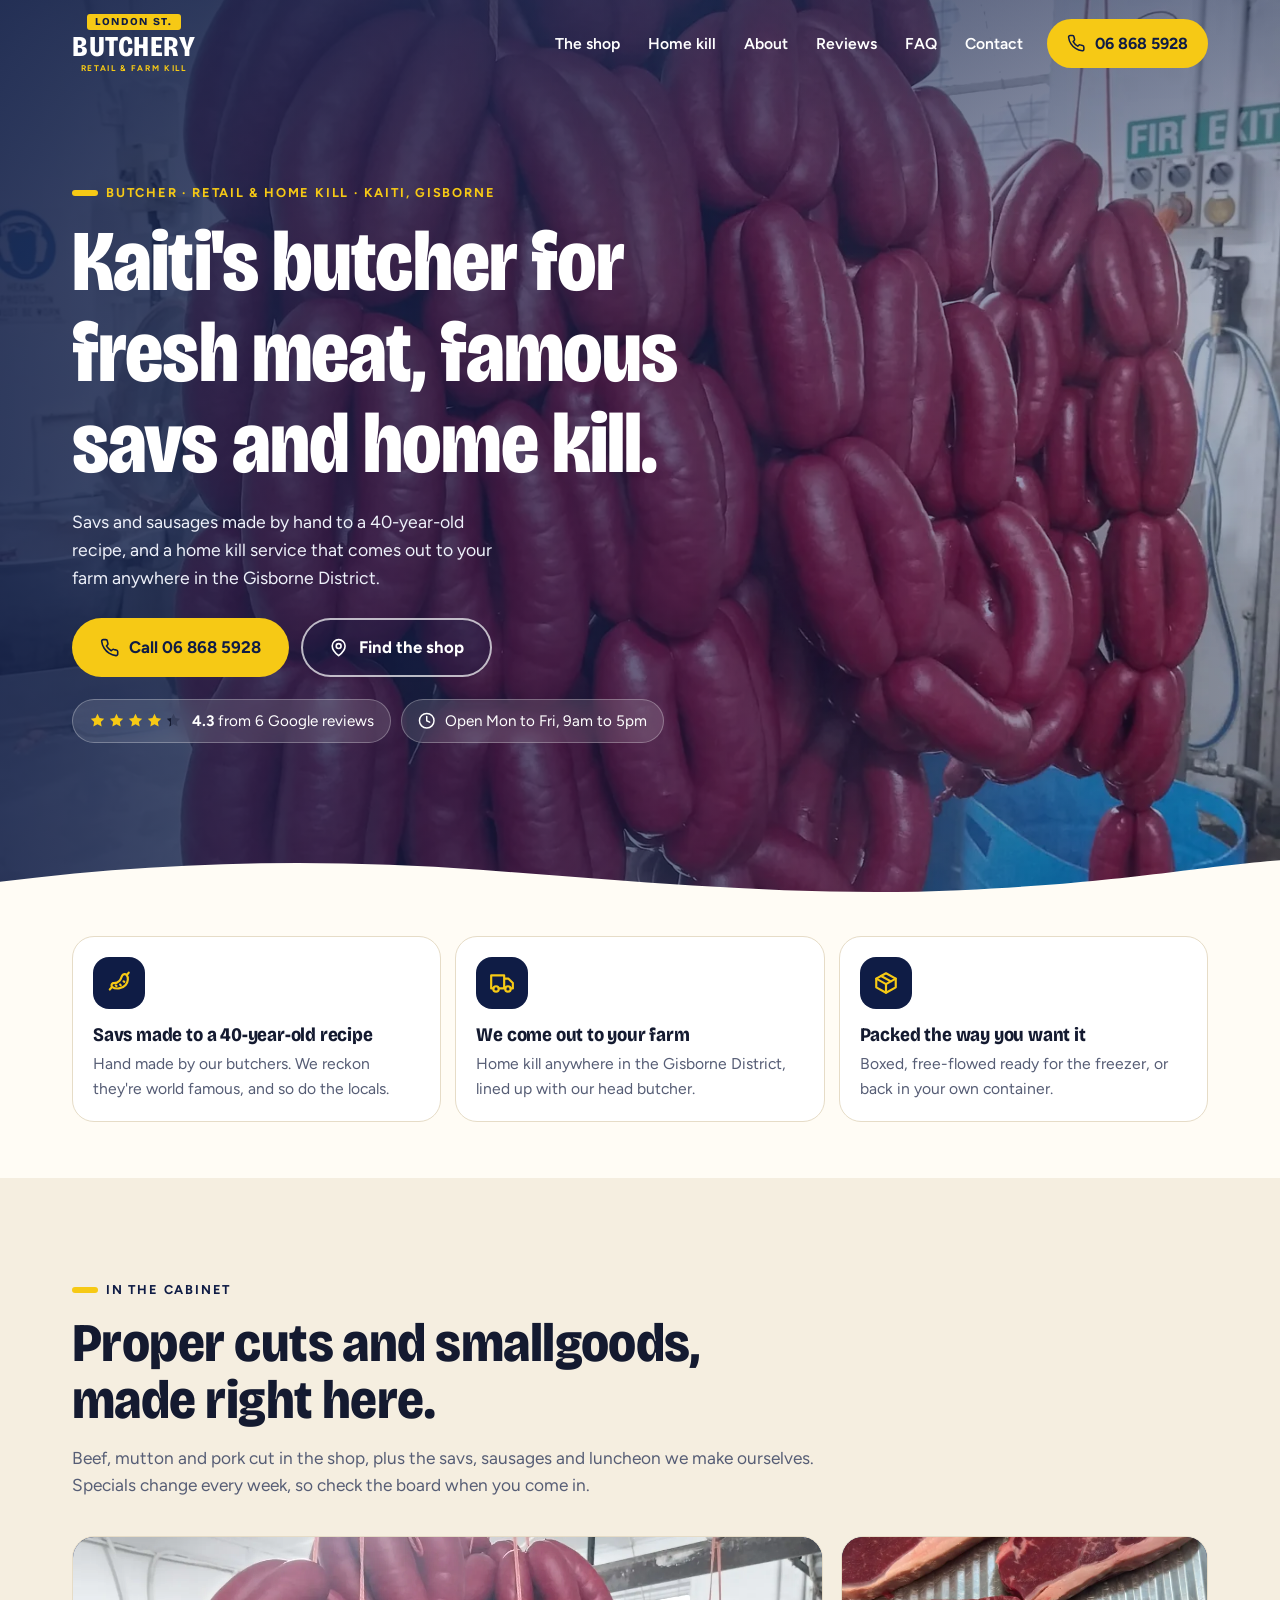
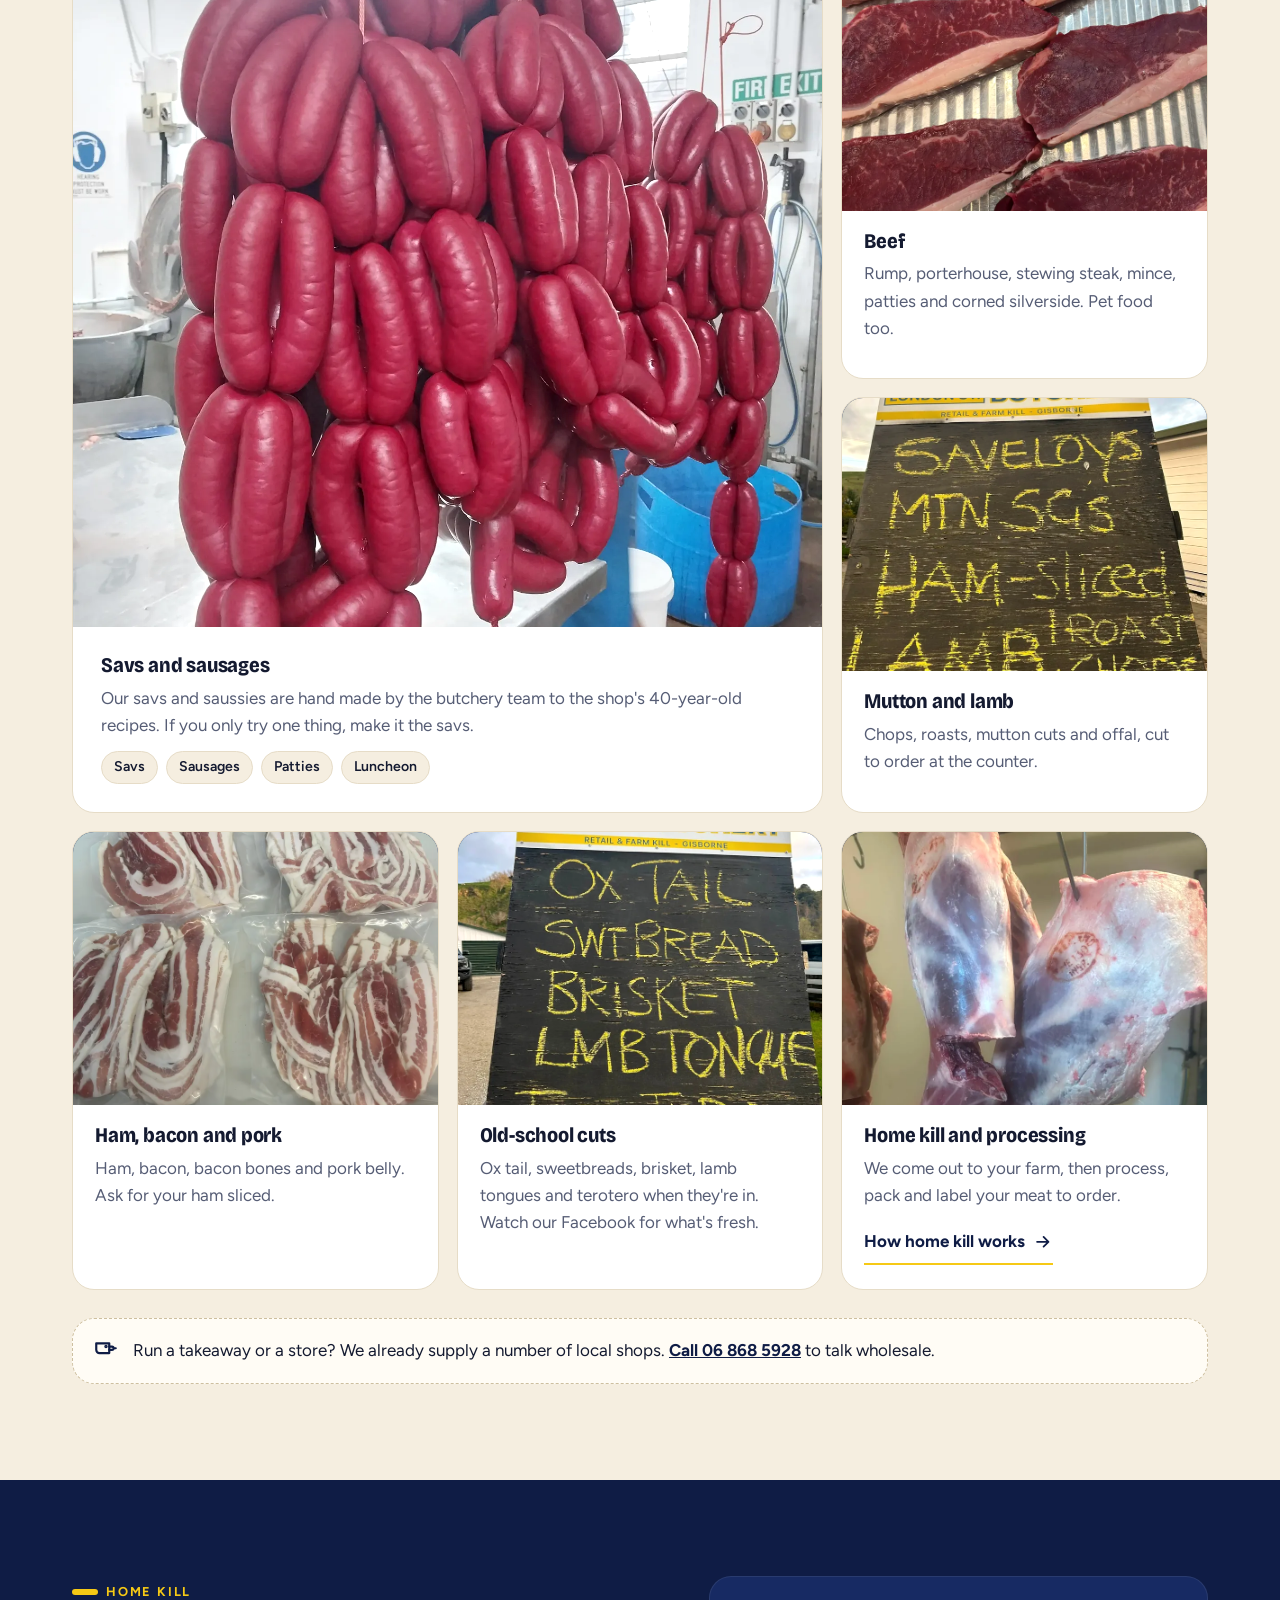
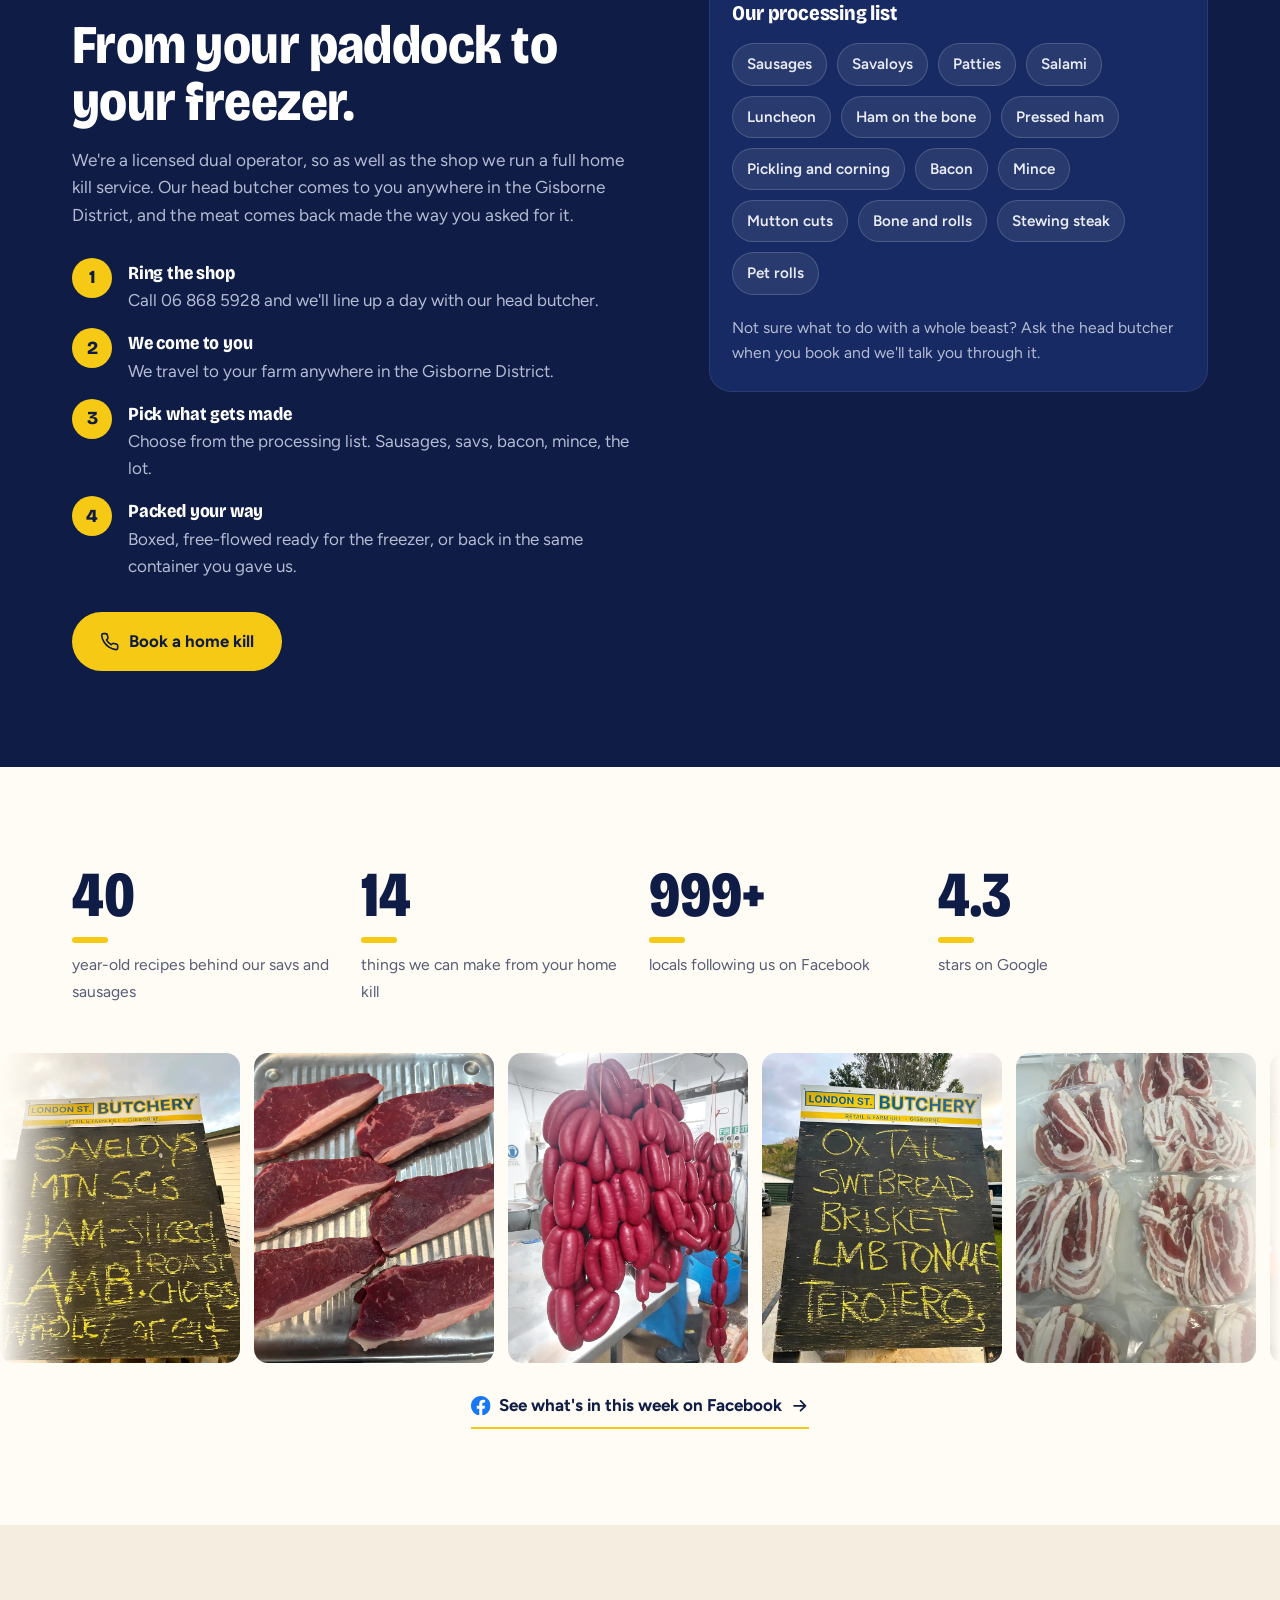
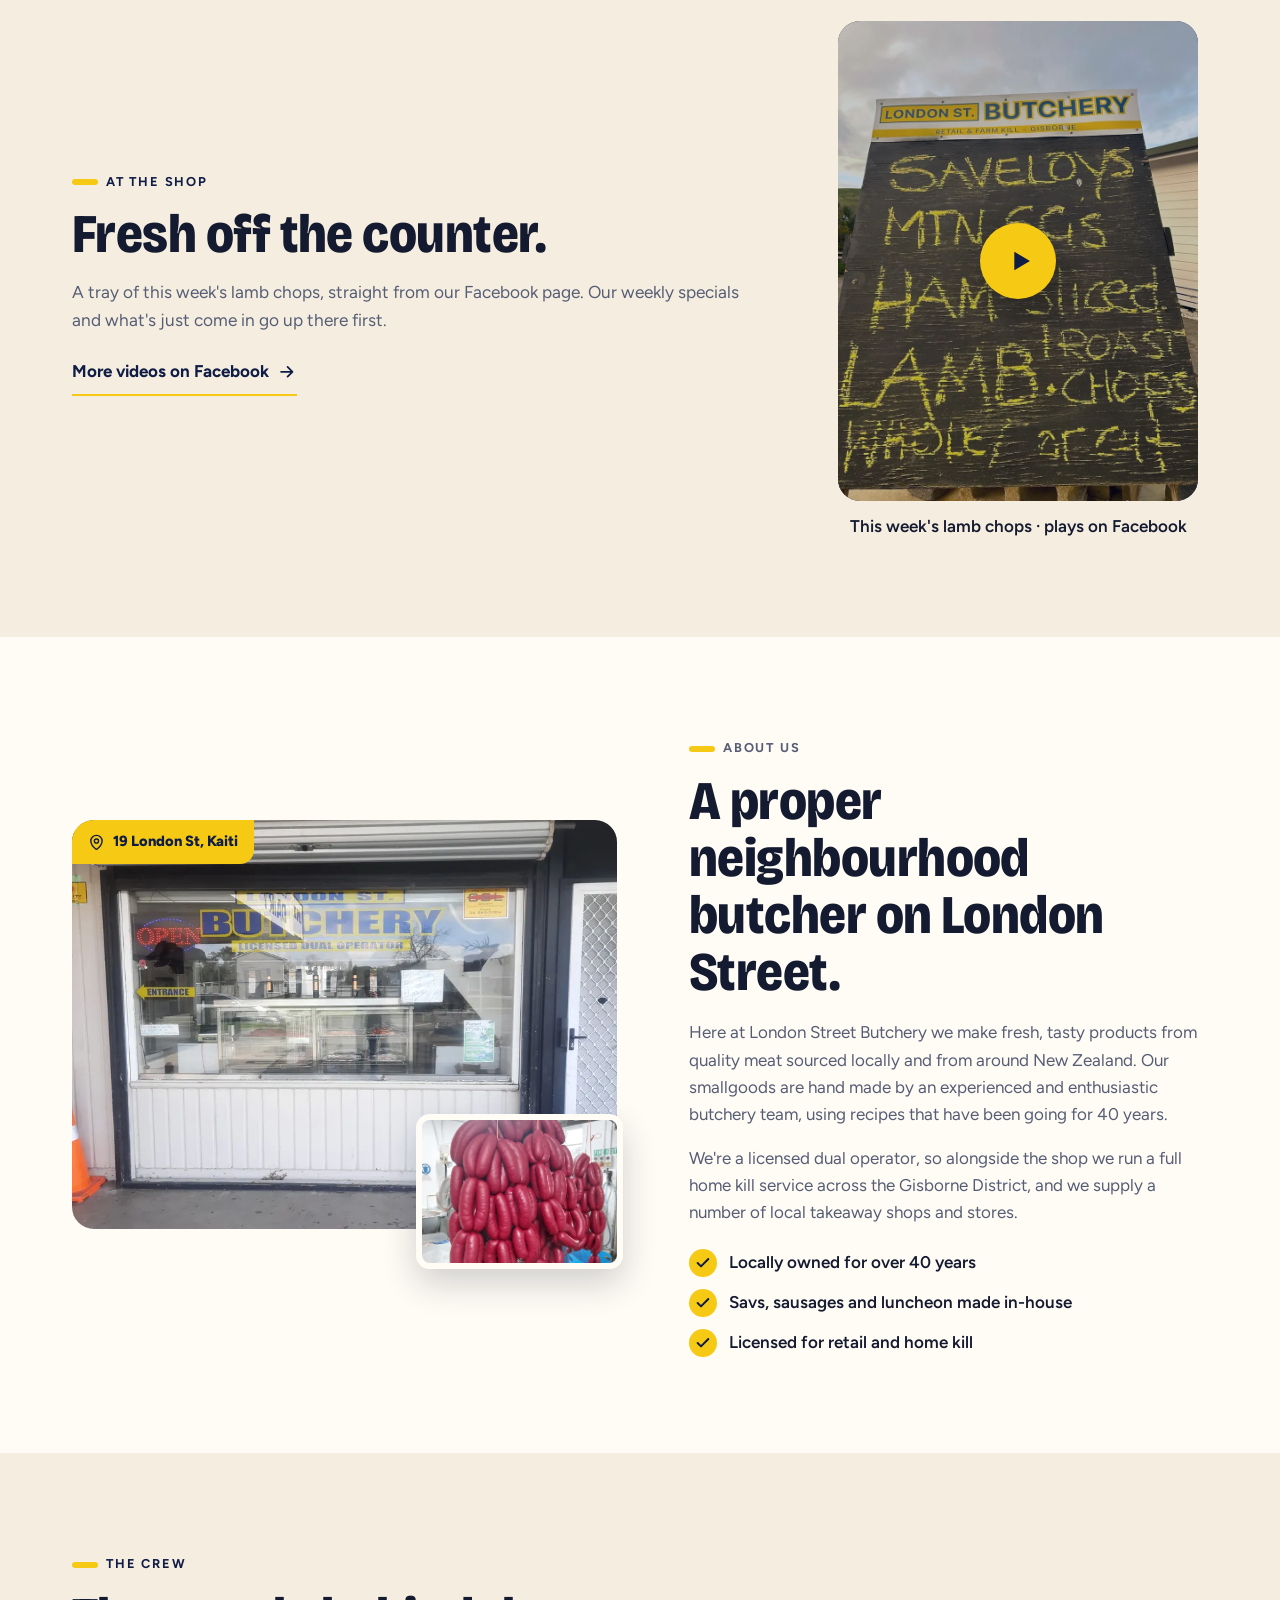
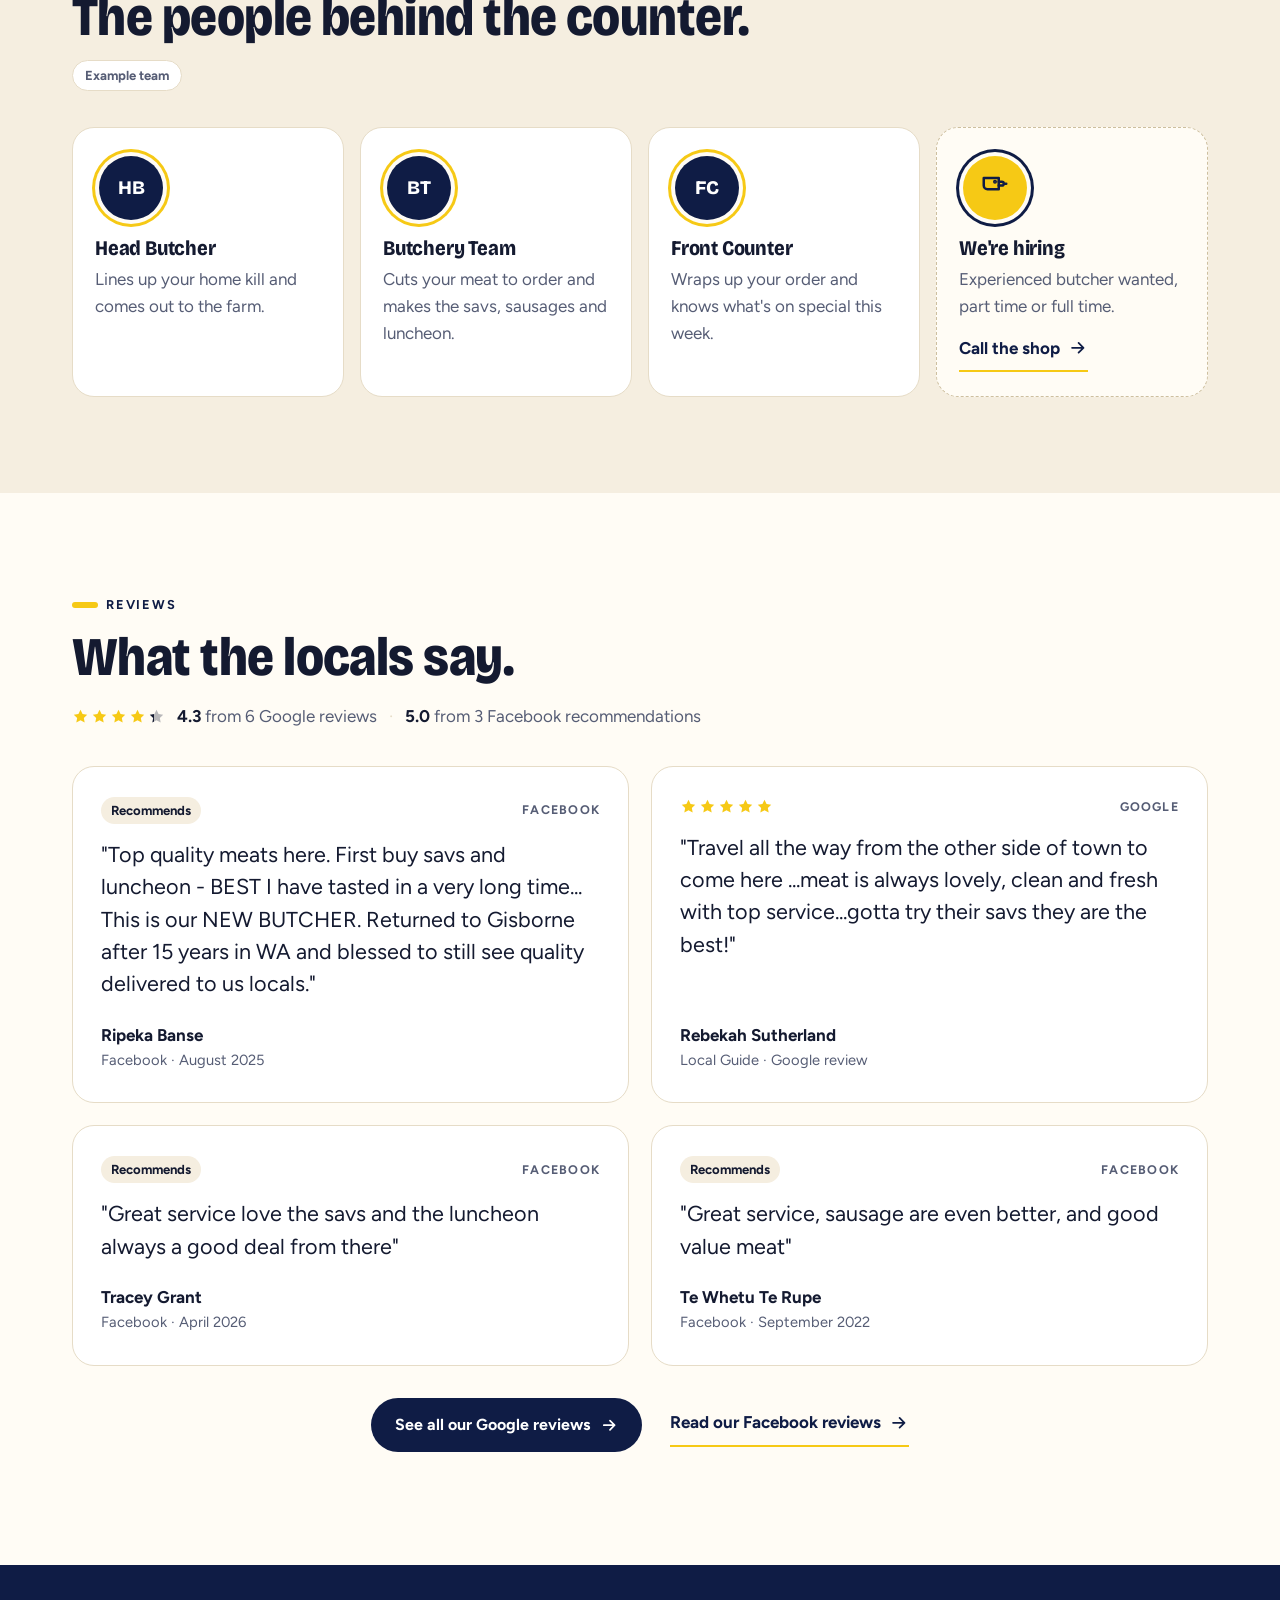
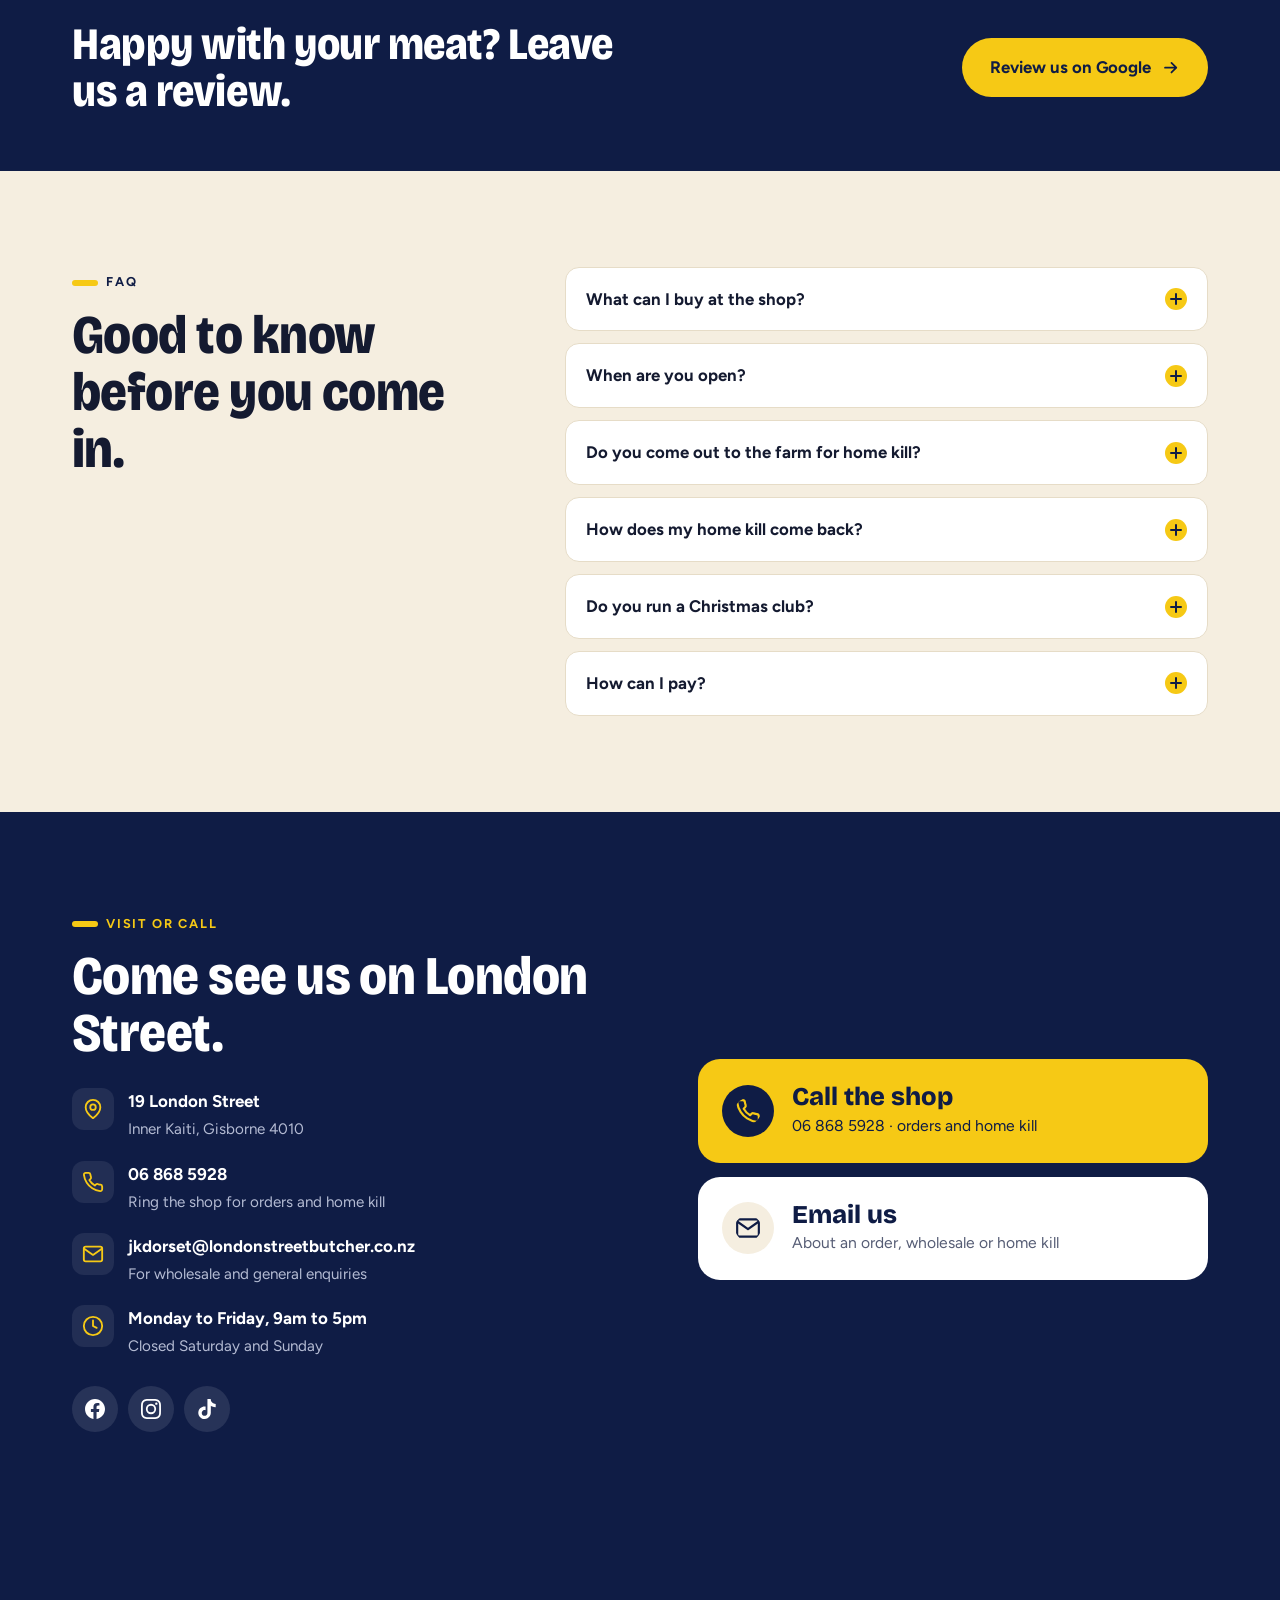
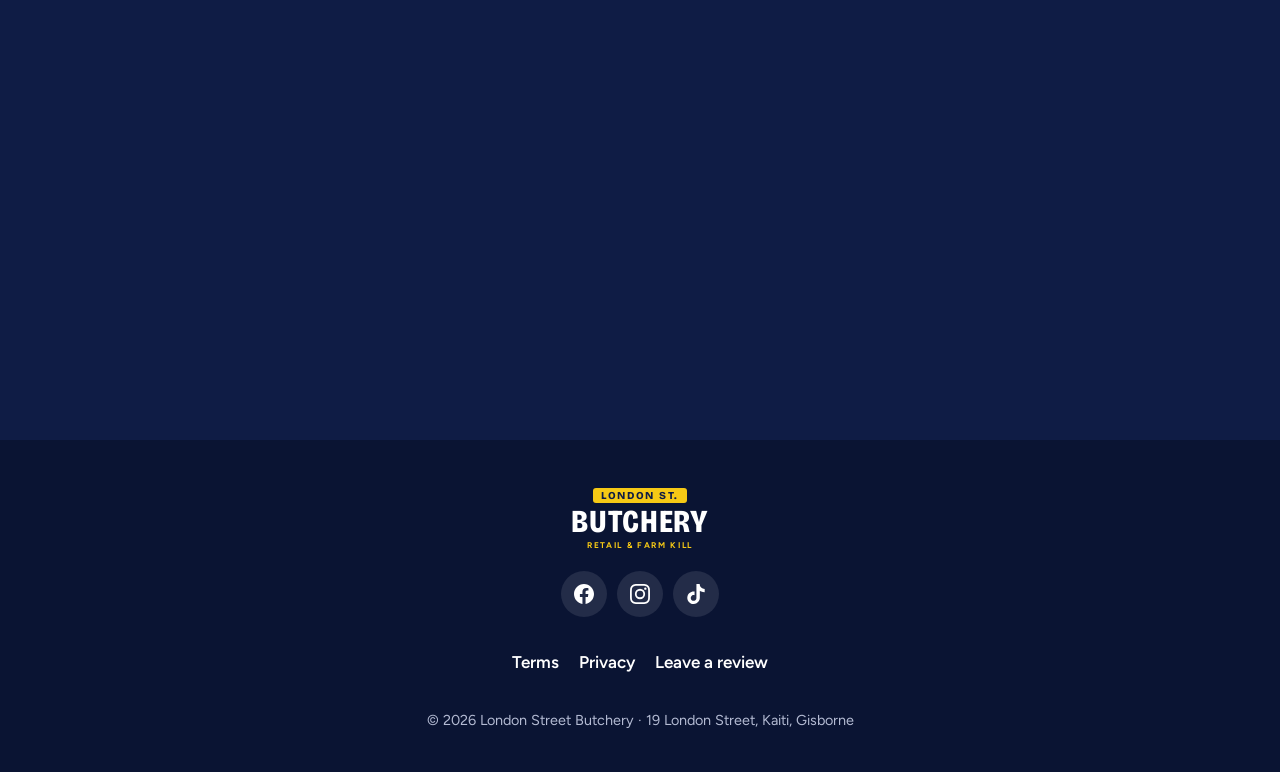
==== commit feffc4a8: "Add Ripeka Banse and Te Whetu Te Rupe's Facebook reviews Four written reviews now (three Facebook, o" ====
--- a/index.html
+++ b/index.html
@@ -348,6 +348,11 @@
     </div>
     <div class="reviews">
       <figure class="review pop">
+        <div class="review-top"><span class="rec">Recommends</span><span class="src">Facebook</span></div>
+        <blockquote>"Top quality meats here. First buy savs and luncheon - BEST I have tasted in a very long time... This is our NEW BUTCHER. Returned to Gisborne after 15 years in WA and blessed to still see quality delivered to us locals."</blockquote>
+        <figcaption><strong>Ripeka Banse</strong><span>Facebook · August 2025</span></figcaption>
+      </figure>
+      <figure class="review pop">
         <div class="review-top"><span class="stars" aria-label="5 out of 5 stars"><svg><use href="#i-star"/></svg><svg><use href="#i-star"/></svg><svg><use href="#i-star"/></svg><svg><use href="#i-star"/></svg><svg><use href="#i-star"/></svg></span><span class="src">Google</span></div>
         <blockquote>"Travel all the way from the other side of town to come here ...meat is always lovely, clean and fresh with top service...gotta try their savs they are the best!"</blockquote>
         <figcaption><strong>Rebekah Sutherland</strong><span>Local Guide · Google review</span></figcaption>
@@ -357,8 +362,13 @@
         <blockquote>"Great service love the savs and the luncheon always a good deal from there"</blockquote>
         <figcaption><strong>Tracey Grant</strong><span>Facebook · April 2026</span></figcaption>
       </figure>
-    </div>
-    <p class="center pop"><a class="btn btn-navy" href="https://www.google.com/search?q=London+Street+Butchery+Gisborne#lrd=0x6d66784df0d39e2f:0x1c886b2f91eee3c3,1,,,," target="_blank" rel="noopener">See all our Google reviews <svg class="ic"><use href="#i-arrow"/></svg></a></p>
+      <figure class="review pop">
+        <div class="review-top"><span class="rec">Recommends</span><span class="src">Facebook</span></div>
+        <blockquote>"Great service, sausage are even better, and good value meat"</blockquote>
+        <figcaption><strong>Te Whetu Te Rupe</strong><span>Facebook · September 2022</span></figcaption>
+      </figure>
+    </div>
+    <p class="center pop review-links"><a class="btn btn-navy" href="https://www.google.com/search?q=London+Street+Butchery+Gisborne#lrd=0x6d66784df0d39e2f:0x1c886b2f91eee3c3,1,,,," target="_blank" rel="noopener">See all our Google reviews <svg class="ic"><use href="#i-arrow"/></svg></a><a class="link" href="https://www.facebook.com/profile.php?id=100086266177561&amp;sk=reviews" target="_blank" rel="noopener">Read our Facebook reviews <svg class="ic"><use href="#i-arrow"/></svg></a></p>
   </div>
 </section>
 
--- a/styles.css
+++ b/styles.css
@@ -224,6 +224,7 @@
 .review .src { font-size: .78rem; font-weight: 700; letter-spacing: .1em; text-transform: uppercase; color: var(--muted); }
 .review .rec { font-size: .82rem; font-weight: 700; background: var(--bone); border-radius: 999px; padding: 3px 10px; }
 .review blockquote { margin: 0 0 22px; font-size: 1.2rem; line-height: 1.5; }
+.review-links { display: flex; flex-wrap: wrap; justify-content: center; align-items: center; gap: 12px 28px; }
 .rating-line { display: flex; flex-wrap: wrap; align-items: center; gap: 6px 12px; margin: 16px 0 0; color: var(--muted); }
 .rating-line strong { color: var(--ink); }
 .rating-line .dot { color: var(--line); }
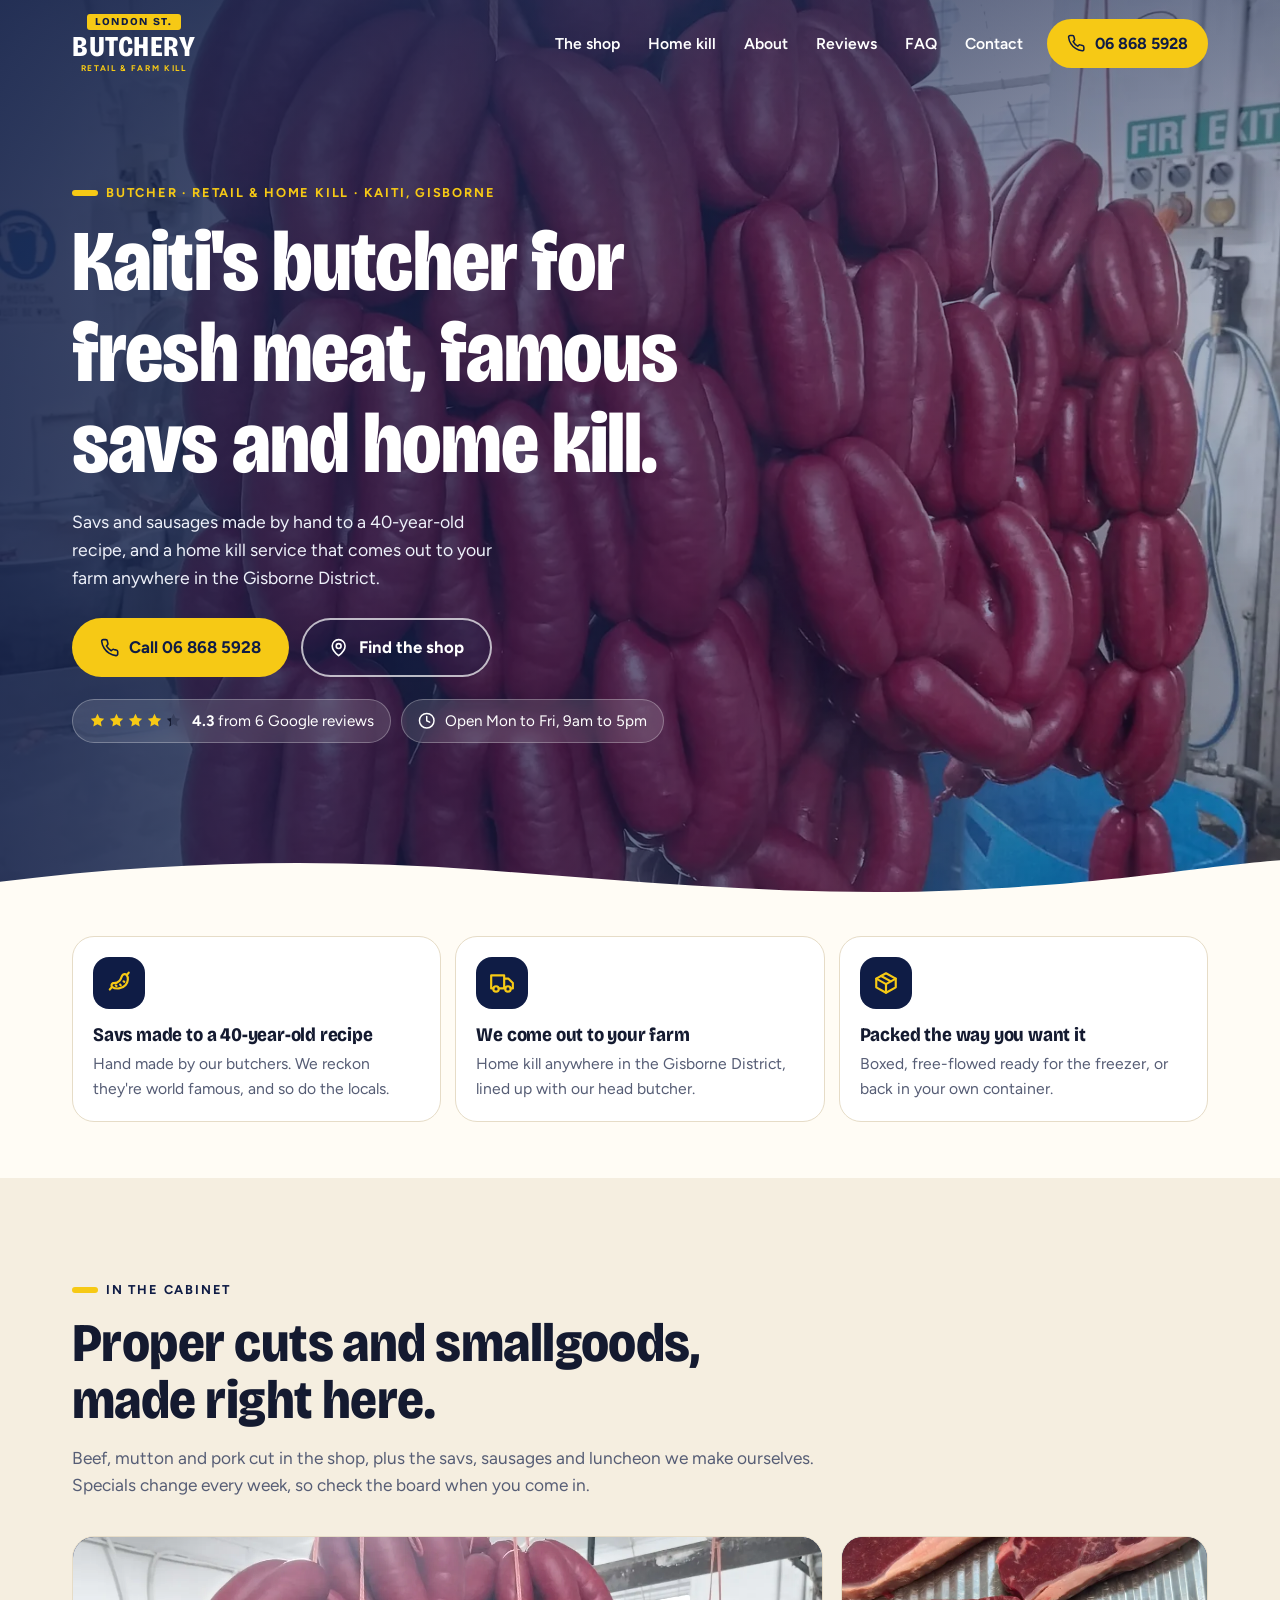
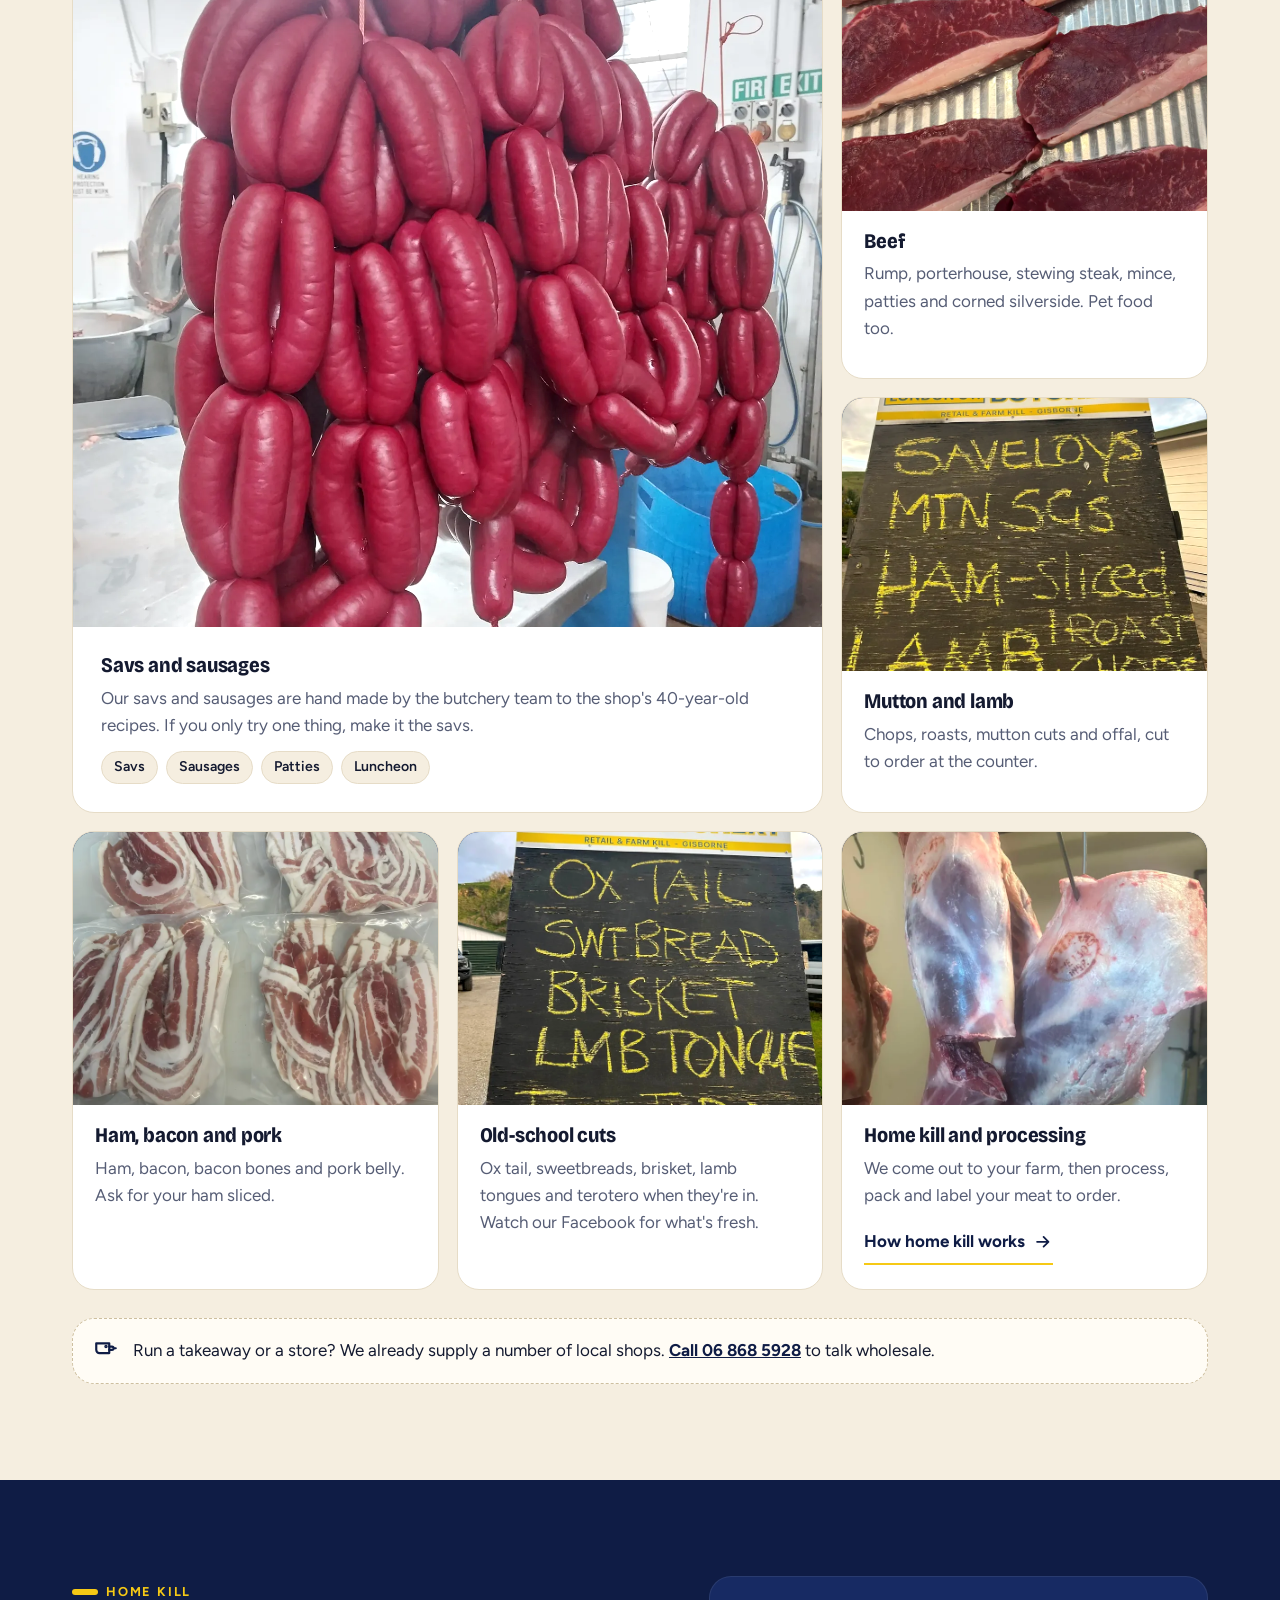
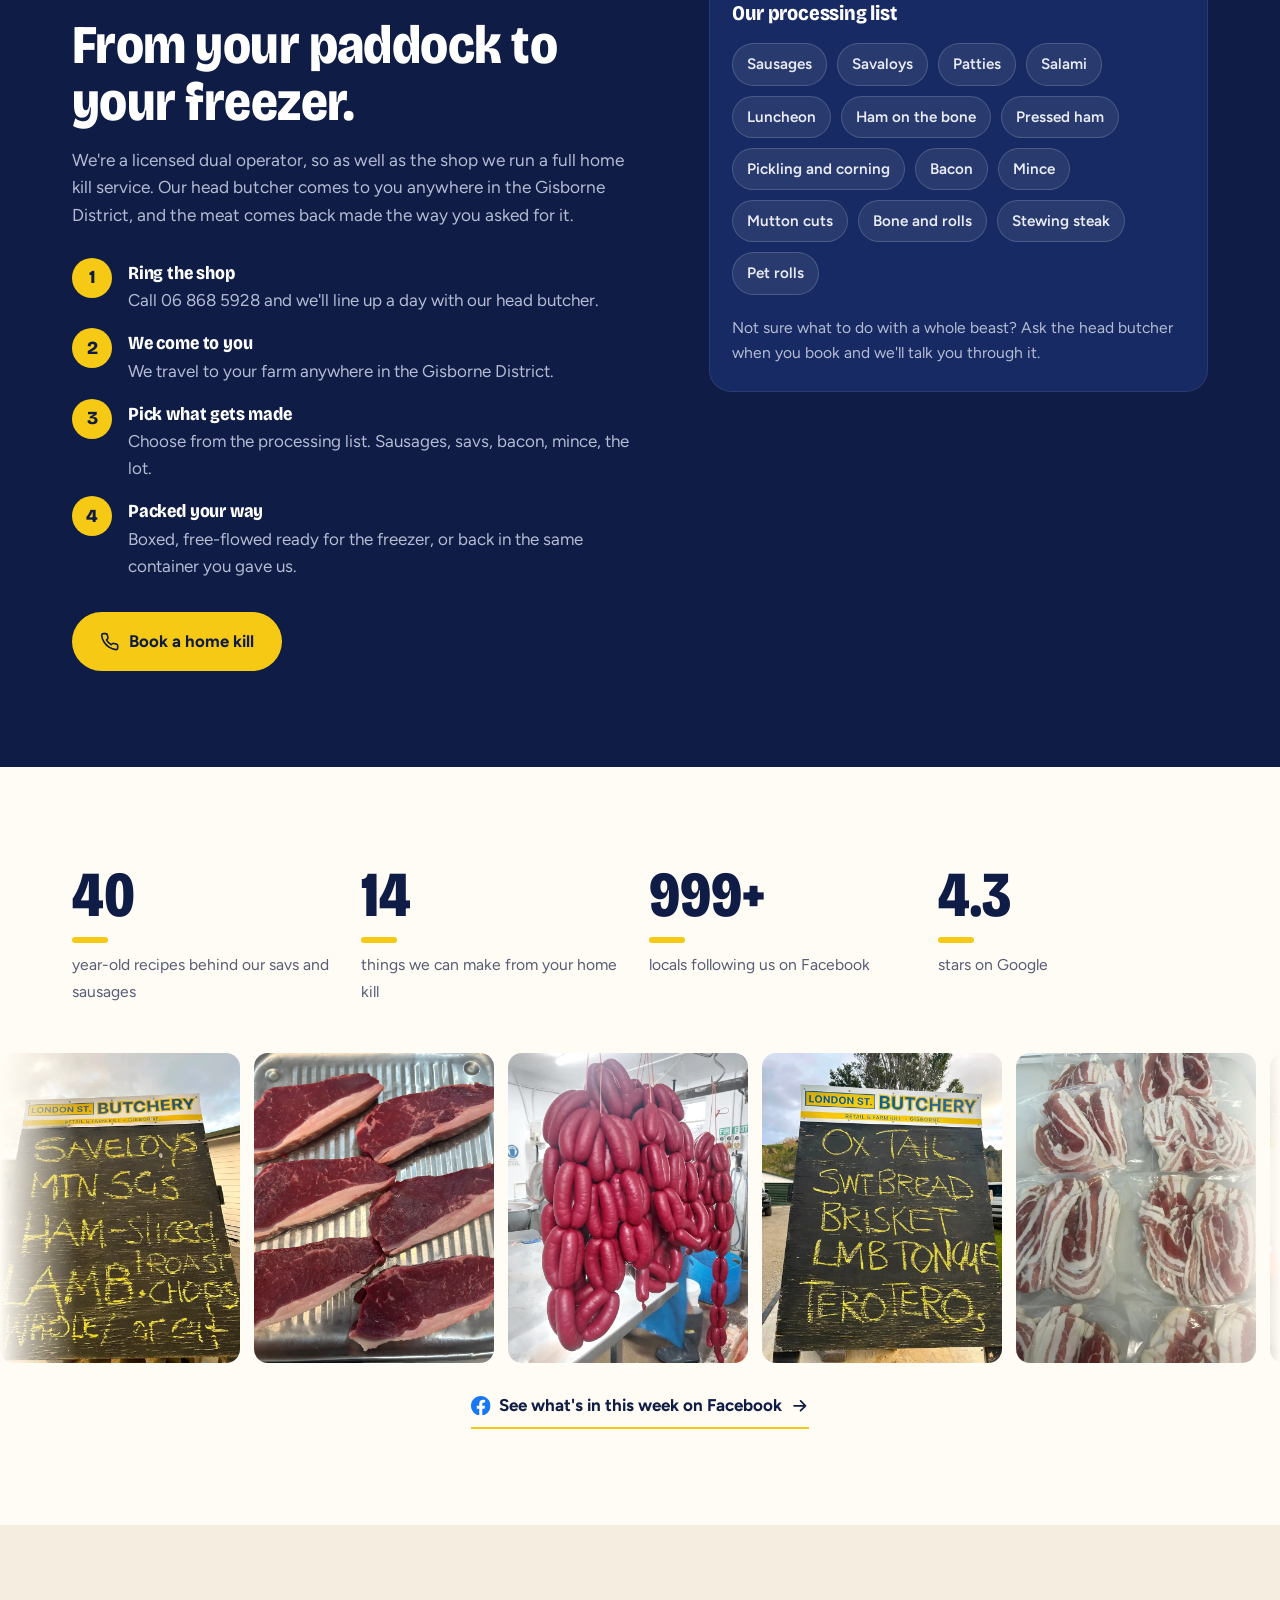
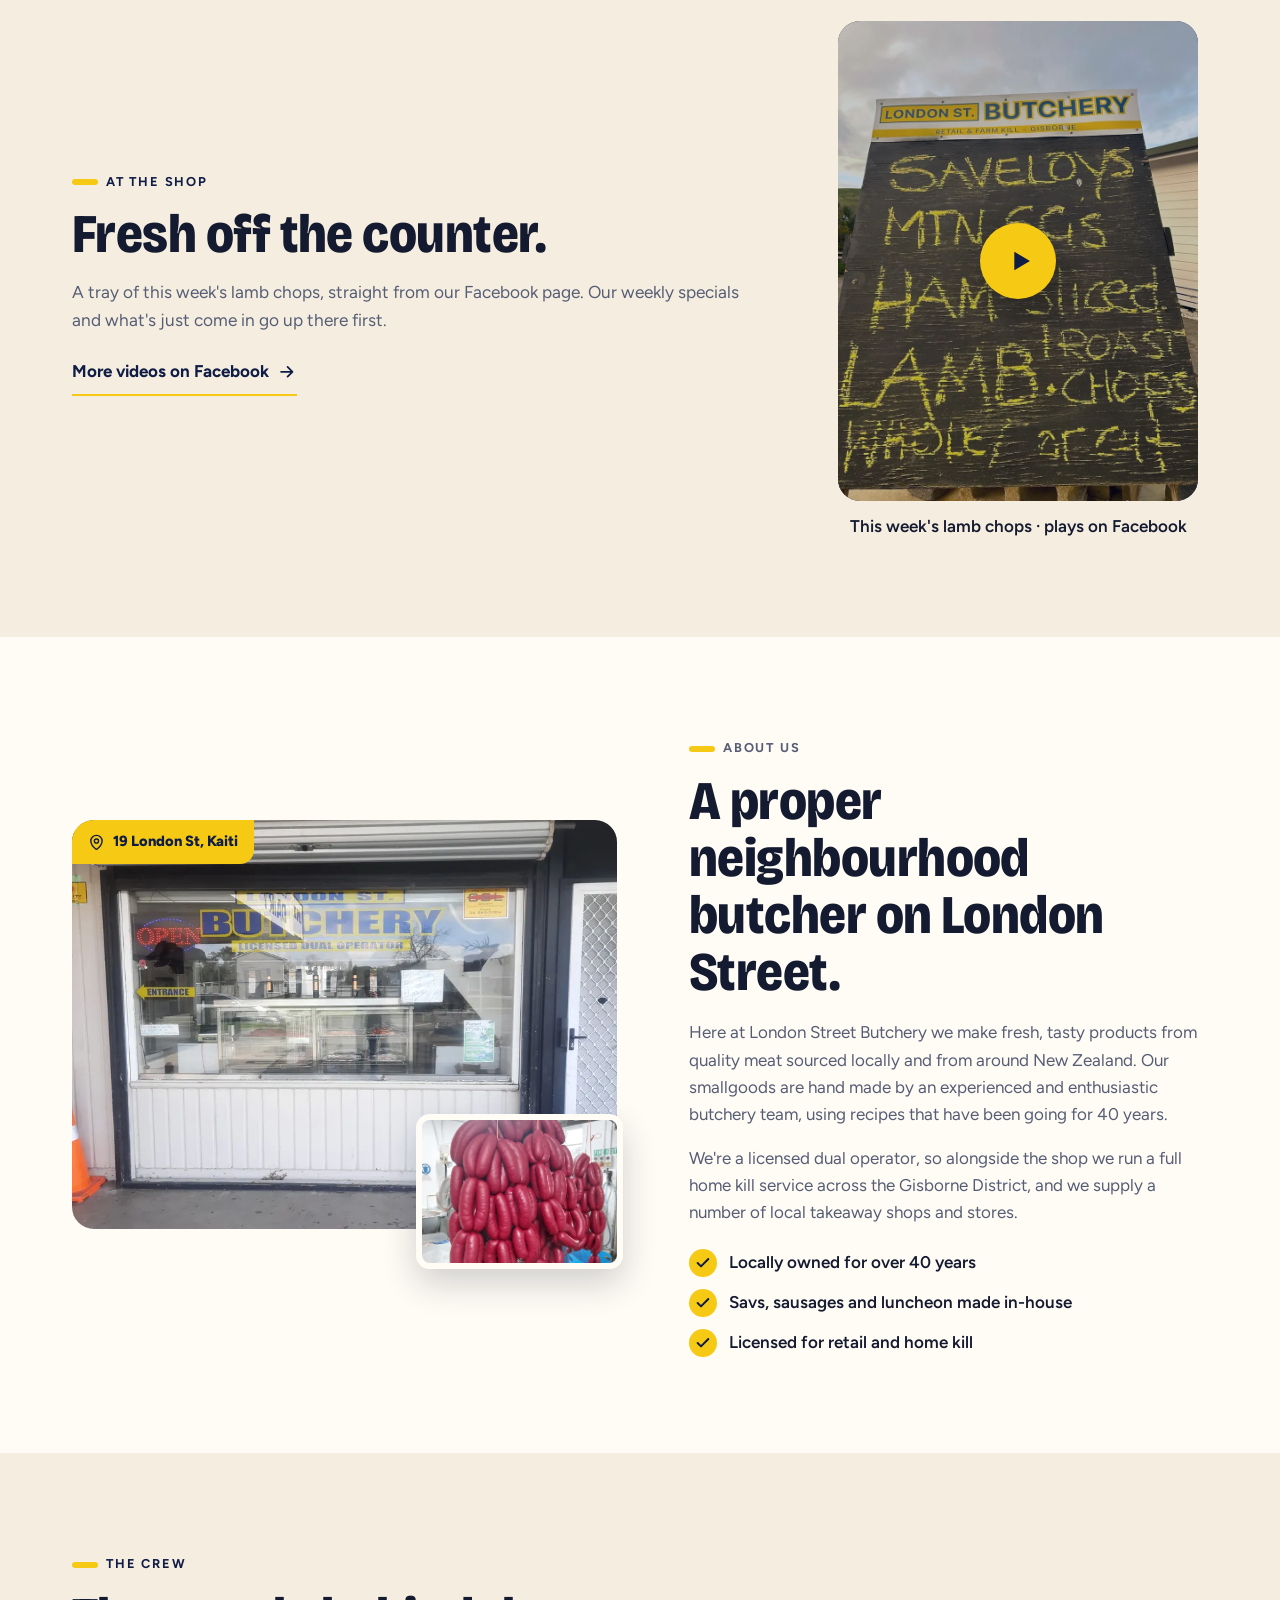
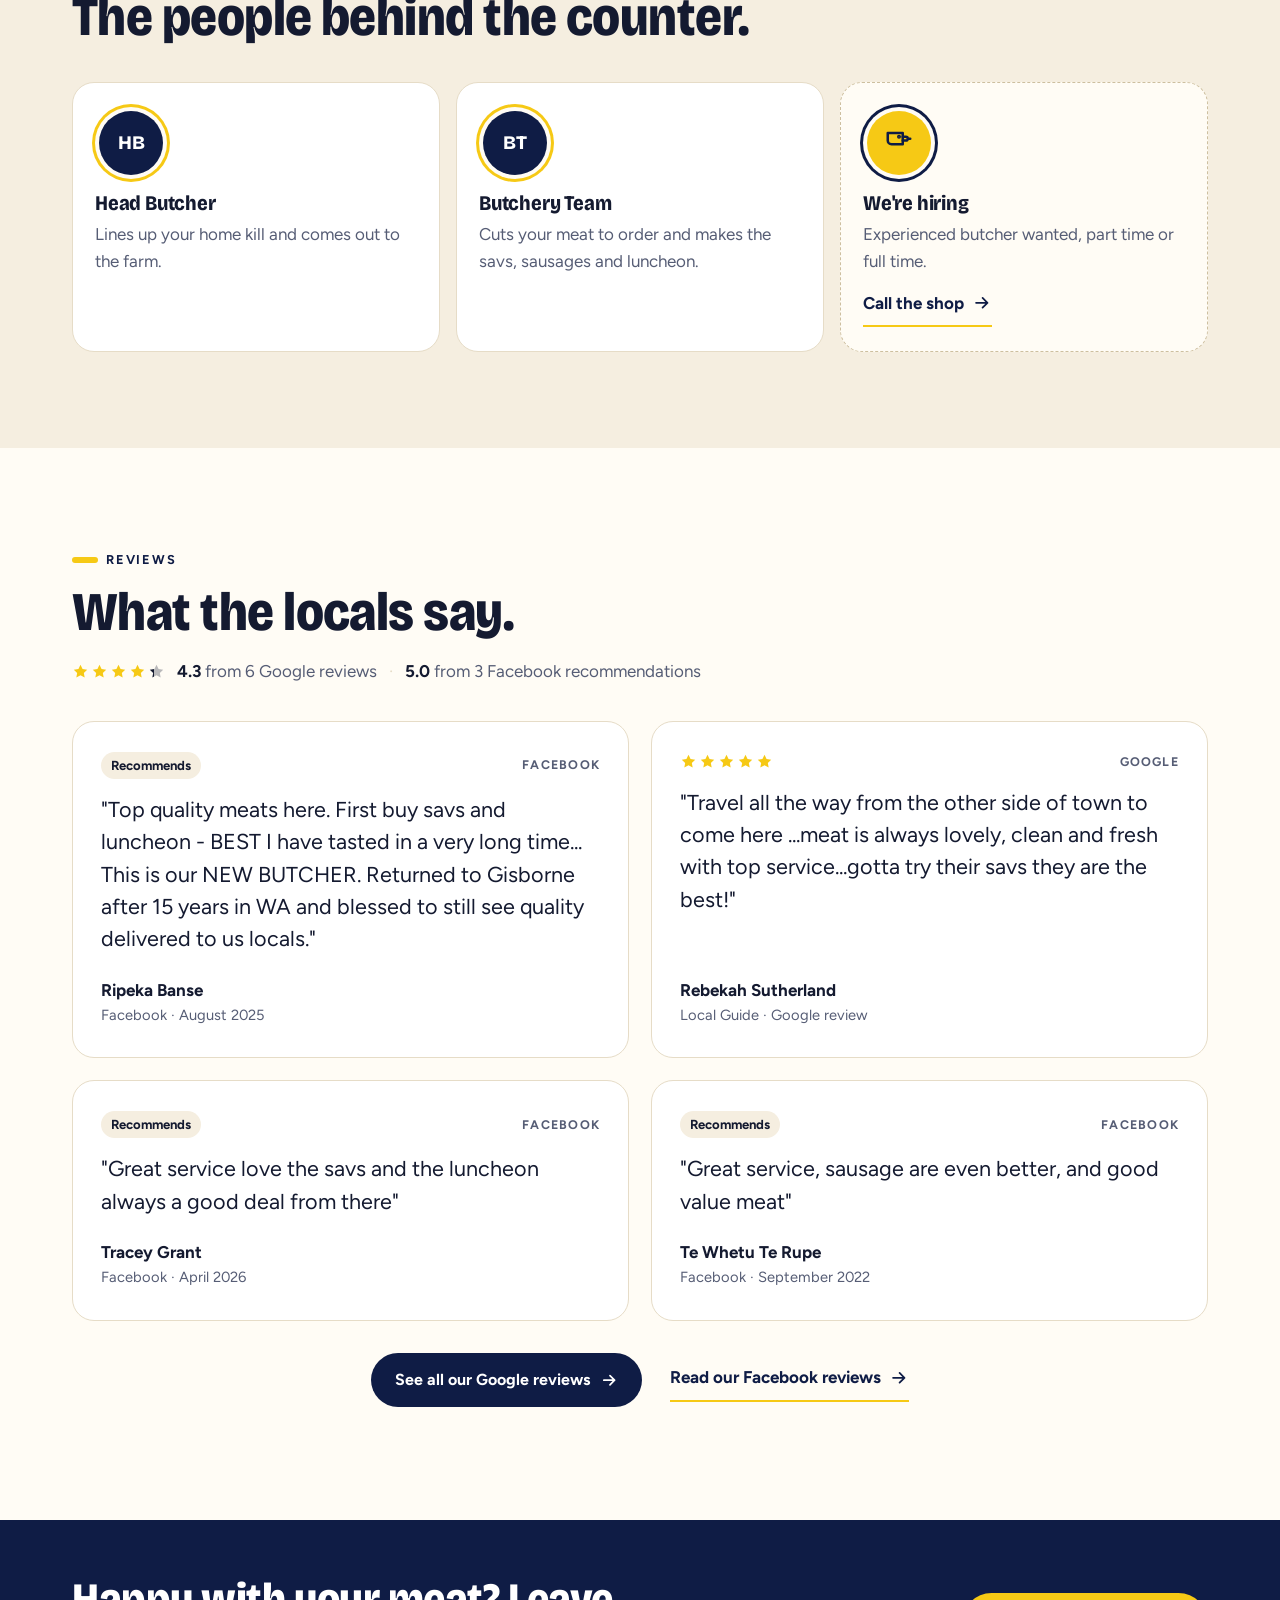
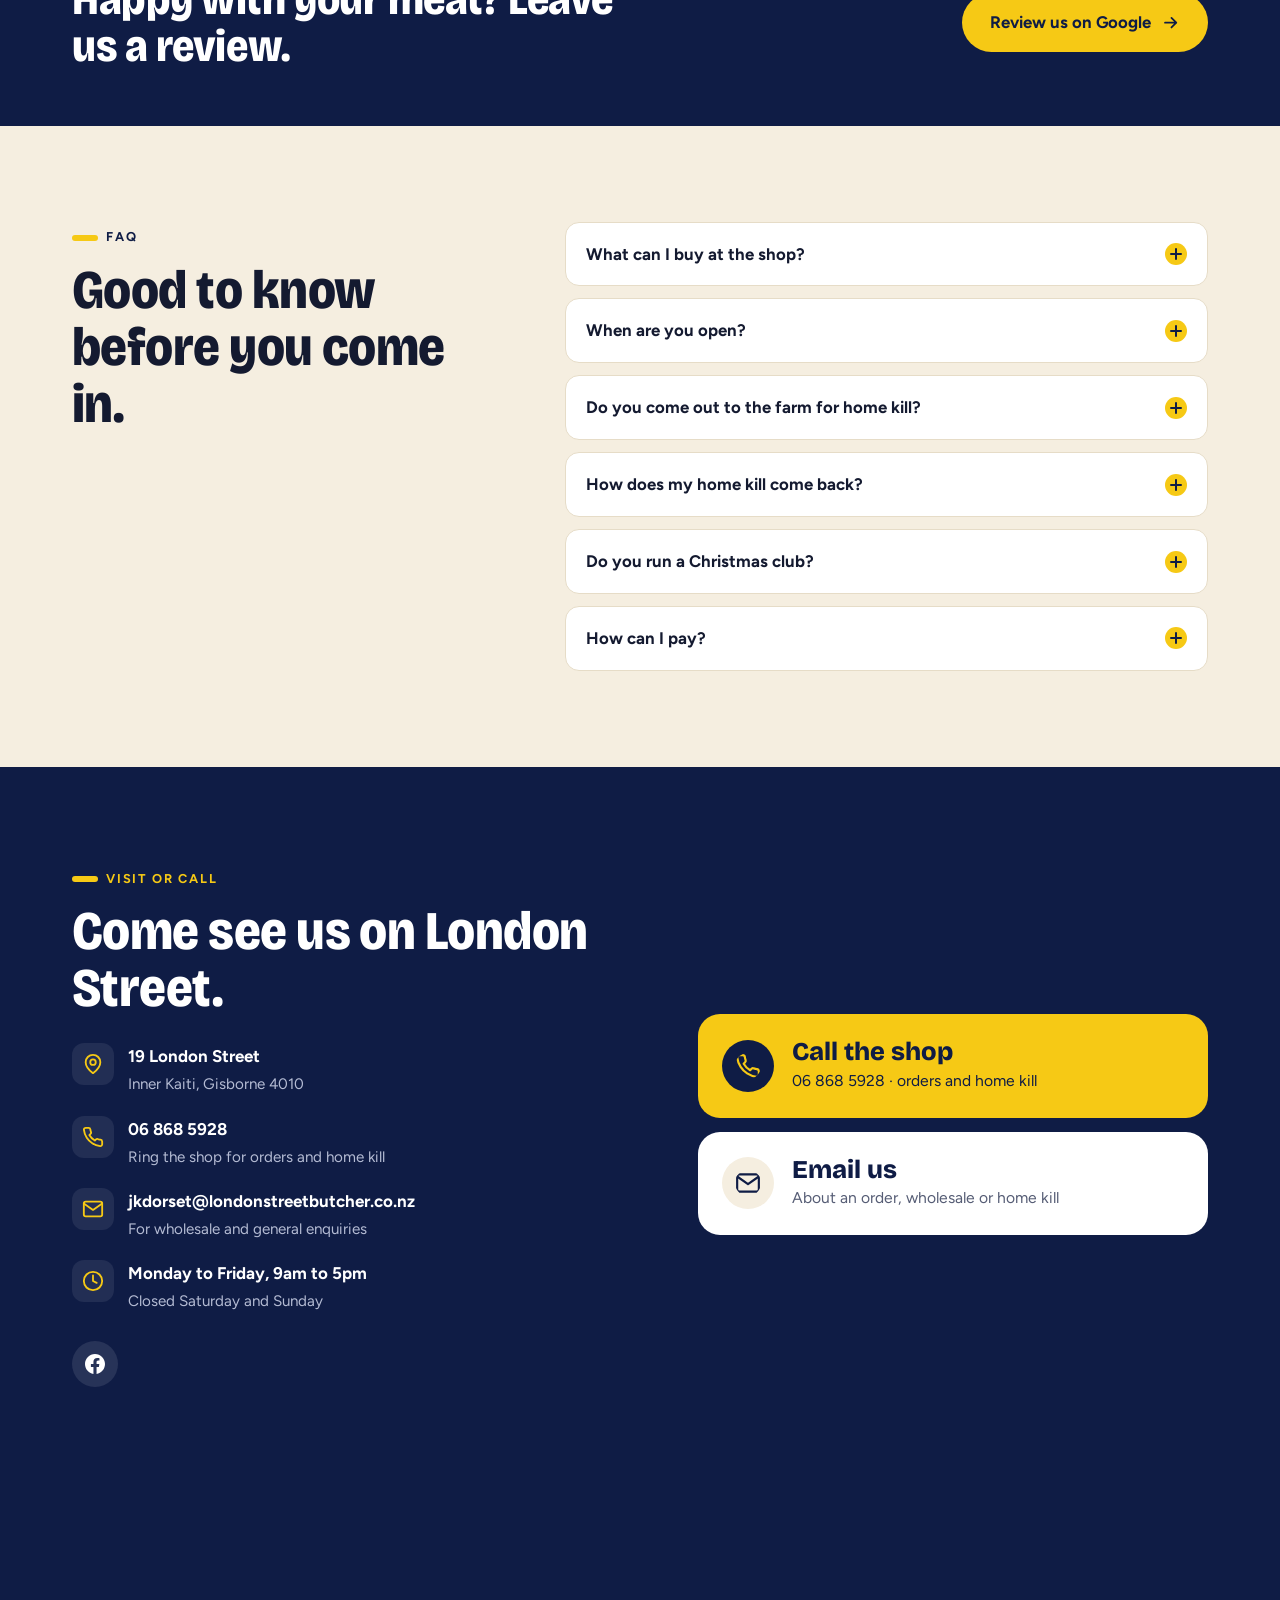
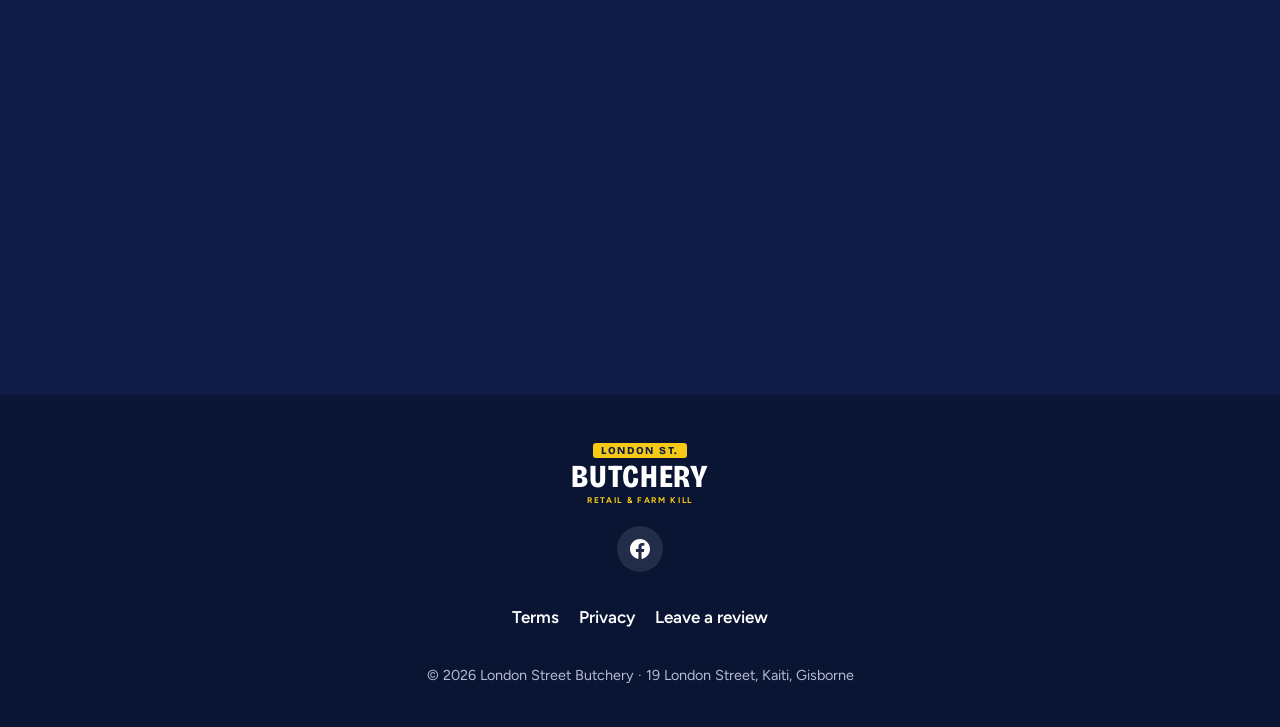
==== commit e577e81e: "Remove example team label, fix typo, email and social links Team shows only the roles from the shop'" ====
--- a/index.html
+++ b/index.html
@@ -86,8 +86,6 @@
   <symbol id="i-play" viewBox="0 0 24 24"><path fill="currentColor" d="M8 5.5v13l11-6.5z"/></symbol>
   <symbol id="i-arrow" viewBox="0 0 24 24"><path fill="none" stroke="currentColor" stroke-width="2.2" stroke-linecap="round" stroke-linejoin="round" d="M5 12h14M13 6l6 6-6 6"/></symbol>
   <symbol id="i-fb" viewBox="0 0 24 24"><path fill="currentColor" d="M24 12.07C24 5.4 18.63 0 12 0S0 5.4 0 12.07C0 18.1 4.39 23.1 10.13 24v-8.44H7.08v-3.49h3.05V9.41c0-3.02 1.79-4.69 4.53-4.69 1.31 0 2.68.24 2.68.24v2.97h-1.51c-1.49 0-1.96.93-1.96 1.89v2.25h3.33l-.53 3.49h-2.8V24C19.61 23.1 24 18.1 24 12.07z"/></symbol>
-  <symbol id="i-ig" viewBox="0 0 24 24"><path fill="currentColor" d="M12 2.16c3.2 0 3.58.01 4.85.07 1.17.05 1.8.25 2.23.41.56.22.96.48 1.38.9.42.42.68.82.9 1.38.16.42.36 1.06.41 2.23.06 1.27.07 1.65.07 4.85s-.01 3.58-.07 4.85c-.05 1.17-.25 1.8-.41 2.23-.22.56-.48.96-.9 1.38-.42.42-.82.68-1.38.9-.42.16-1.06.36-2.23.41-1.27.06-1.65.07-4.85.07s-3.58-.01-4.85-.07c-1.17-.05-1.8-.25-2.23-.41a3.7 3.7 0 0 1-1.38-.9 3.7 3.7 0 0 1-.9-1.38c-.16-.42-.36-1.06-.41-2.23C2.17 15.58 2.16 15.2 2.16 12s.01-3.58.07-4.85c.05-1.17.25-1.8.41-2.23.22-.56.48-.96.9-1.38.42-.42.82-.68 1.38-.9.42-.16 1.06-.36 2.23-.41C8.42 2.17 8.8 2.16 12 2.16zM12 0C8.74 0 8.33.01 7.05.07 5.78.13 4.9.33 4.14.63a5.9 5.9 0 0 0-2.13 1.38A5.9 5.9 0 0 0 .63 4.14C.33 4.9.13 5.78.07 7.05.01 8.33 0 8.74 0 12s.01 3.67.07 4.95c.06 1.27.26 2.15.56 2.91.3.79.72 1.46 1.38 2.13a5.9 5.9 0 0 0 2.13 1.38c.76.3 1.64.5 2.91.56C8.33 23.99 8.74 24 12 24s3.67-.01 4.95-.07c1.27-.06 2.15-.26 2.91-.56a5.9 5.9 0 0 0 2.13-1.38 5.9 5.9 0 0 0 1.38-2.13c.3-.76.5-1.64.56-2.91.06-1.28.07-1.69.07-4.95s-.01-3.67-.07-4.95c-.06-1.27-.26-2.15-.56-2.91a5.9 5.9 0 0 0-1.38-2.13A5.9 5.9 0 0 0 19.86.63C19.1.33 18.22.13 16.95.07 15.67.01 15.26 0 12 0zm0 5.84a6.16 6.16 0 1 0 0 12.32 6.16 6.16 0 0 0 0-12.32zM12 16a4 4 0 1 1 0-8 4 4 0 0 1 0 8zm6.4-11.85a1.44 1.44 0 1 0 0 2.88 1.44 1.44 0 0 0 0-2.88z"/></symbol>
-  <symbol id="i-tt" viewBox="0 0 24 24"><path fill="currentColor" d="M12.53.02C13.84 0 15.14.01 16.44 0c.08 1.53.63 3.09 1.75 4.17 1.12 1.11 2.7 1.62 4.24 1.79v4.03c-1.44-.05-2.89-.35-4.2-.97-.57-.26-1.1-.59-1.62-.93-.01 2.92.01 5.84-.02 8.75-.08 1.4-.54 2.79-1.35 3.94-1.31 1.92-3.58 3.17-5.91 3.21-1.43.08-2.86-.31-4.08-1.03-2.02-1.19-3.44-3.37-3.65-5.71-.02-.5-.03-1-.01-1.49.18-1.9 1.12-3.72 2.58-4.96 1.66-1.44 3.98-2.13 6.15-1.72.02 1.48-.04 2.96-.04 4.44-.99-.32-2.15-.23-3.02.37-.63.41-1.11 1.04-1.36 1.75-.21.51-.15 1.07-.14 1.61.24 1.64 1.82 3.02 3.5 2.87 1.12-.01 2.19-.66 2.77-1.61.19-.33.4-.67.41-1.06.1-1.79.06-3.57.07-5.36.01-4.03-.01-8.05.02-12.07z"/></symbol>
   <symbol id="i-menu" viewBox="0 0 24 24"><path fill="none" stroke="currentColor" stroke-width="2.2" stroke-linecap="round" d="M4 7h16M4 12h16M4 17h16"/></symbol>
   <symbol id="i-close" viewBox="0 0 24 24"><path fill="none" stroke="currentColor" stroke-width="2.2" stroke-linecap="round" d="M6 6l12 12M18 6 6 18"/></symbol>
 </svg>
@@ -170,7 +168,7 @@
         <div class="card-img"><img src="img/hero-savs-1080.webp" srcset="img/hero-savs-1080.webp 810w, img/hero-savs-1920.webp 1440w" sizes="(min-width: 900px) 34vw, 100vw" width="810" height="1080" alt="Strings of red saveloys hanging in the London Street Butchery workroom" loading="lazy" style="object-position:50% 35%"></div>
         <div class="card-body">
           <h3>Savs and sausages</h3>
-          <p>Our savs and saussies are hand made by the butchery team to the shop's 40-year-old recipes. If you only try one thing, make it the savs.</p>
+          <p>Our savs and sausages are hand made by the butchery team to the shop's 40-year-old recipes. If you only try one thing, make it the savs.</p>
           <ul class="tags"><li>Savs</li><li>Sausages</li><li>Patties</li><li>Luncheon</li></ul>
         </div>
       </article>
@@ -311,7 +309,6 @@
     <div class="head pop">
       <p class="eyebrow">The crew</p>
       <h2>The people behind the counter.</h2>
-      <span class="badge">Example team</span>
     </div>
     <div class="team">
       <article class="person pop">
@@ -323,11 +320,6 @@
         <span class="avatar">BT</span>
         <h3>Butchery Team</h3>
         <p>Cuts your meat to order and makes the savs, sausages and luncheon.</p>
-      </article>
-      <article class="person pop">
-        <span class="avatar">FC</span>
-        <h3>Front Counter</h3>
-        <p>Wraps up your order and knows what's on special this week.</p>
       </article>
       <article class="person person-hiring pop">
         <span class="avatar avatar-yellow"><svg class="ic"><use href="#i-cleaver"/></svg></span>
@@ -422,13 +414,11 @@
       <ul class="info">
         <li><svg class="ic"><use href="#i-pin"/></svg><div><strong>19 London Street</strong><span>Inner Kaiti, Gisborne 4010</span></div></li>
         <li><svg class="ic"><use href="#i-phone"/></svg><div><strong><a href="tel:+6468685928">06 868 5928</a></strong><span>Ring the shop for orders and home kill</span></div></li>
-        <li><svg class="ic"><use href="#i-mail"/></svg><div><strong><a href="#" data-gmail data-email data-user="jkdorset" data-domain="londonstreetbutcher.co.nz" data-su="Enquiry%20for%20London%20Street%20Butchery">Email us</a></strong><span>For wholesale and general enquiries</span></div></li>
+        <li><svg class="ic"><use href="#i-mail"/></svg><div><strong><a href="https://mail.google.com/mail/?view=cm&amp;fs=1&amp;to=jkdorset%40londonstreetbutcher.co.nz&amp;su=Enquiry%20for%20London%20Street%20Butchery" target="_blank" rel="noopener">jkdorset&#64;londonstreetbutcher.co.nz</a></strong><span>For wholesale and general enquiries</span></div></li>
         <li><svg class="ic"><use href="#i-clock"/></svg><div><strong>Monday to Friday, 9am to 5pm</strong><span>Closed Saturday and Sunday</span></div></li>
       </ul>
       <div class="socials" aria-label="Social media">
         <a href="https://www.facebook.com/profile.php?id=100086266177561" target="_blank" rel="noopener" aria-label="London Street Butchery on Facebook"><svg><use href="#i-fb"/></svg></a>
-        <a href="https://www.instagram.com/explore/search/keyword/?q=London%20Street%20Butchery" target="_blank" rel="noopener" aria-label="Search for London Street Butchery on Instagram"><svg><use href="#i-ig"/></svg></a>
-        <a href="https://www.tiktok.com/search?q=London%20Street%20Butchery%20Gisborne" target="_blank" rel="noopener" aria-label="Search for London Street Butchery on TikTok"><svg><use href="#i-tt"/></svg></a>
       </div>
     </div>
     <div class="contact-ctas pop">
@@ -436,7 +426,7 @@
         <svg class="ic"><use href="#i-phone"/></svg>
         <span><strong>Call the shop</strong><em>06 868 5928 · orders and home kill</em></span>
       </a>
-      <a class="cta-big cta-mail" href="#" data-gmail data-user="jkdorset" data-domain="londonstreetbutcher.co.nz" data-su="Enquiry%20for%20London%20Street%20Butchery" data-body="Kia%20ora%20London%20Street%20Butchery%2C%0A%0AI'd%20like%20to%20ask%20about%3A%0A%0A%0AName%3A%0APhone%3A%0A">
+      <a class="cta-big cta-mail" href="https://mail.google.com/mail/?view=cm&amp;fs=1&amp;to=jkdorset%40londonstreetbutcher.co.nz&amp;su=Enquiry%20for%20London%20Street%20Butchery&amp;body=Kia%20ora%20London%20Street%20Butchery%2C%0A%0AI'd%20like%20to%20ask%20about%3A%0A%0A%0AName%3A%0APhone%3A%0A" target="_blank" rel="noopener">
         <svg class="ic"><use href="#i-mail"/></svg>
         <span><strong>Email us</strong><em>About an order, wholesale or home kill</em></span>
       </a>
@@ -461,8 +451,6 @@
     </a>
     <div class="socials" aria-label="Social media">
       <a href="https://www.facebook.com/profile.php?id=100086266177561" target="_blank" rel="noopener" aria-label="London Street Butchery on Facebook"><svg><use href="#i-fb"/></svg></a>
-      <a href="https://www.instagram.com/explore/search/keyword/?q=London%20Street%20Butchery" target="_blank" rel="noopener" aria-label="Search for London Street Butchery on Instagram"><svg><use href="#i-ig"/></svg></a>
-      <a href="https://www.tiktok.com/search?q=London%20Street%20Butchery%20Gisborne" target="_blank" rel="noopener" aria-label="Search for London Street Butchery on TikTok"><svg><use href="#i-tt"/></svg></a>
     </div>
     <nav class="footer-links" aria-label="Footer">
       <a href="terms.html">Terms</a>
--- a/styles.css
+++ b/styles.css
@@ -207,7 +207,6 @@
 .checks .ic { width: 28px; height: 28px; padding: 6px; border-radius: 50%; background: var(--yellow); color: var(--navy); }
 
 /* Team */
-.badge { display: inline-block; margin-top: 14px; background: #fff; border: 1px solid var(--line); border-radius: 999px; padding: 4px 12px; font-size: .82rem; font-weight: 700; color: var(--muted); }
 .team { display: grid; gap: 16px; grid-template-columns: 1fr; }
 .person { background: #fff; border: 1px solid var(--line); border-radius: var(--radius); padding: 24px 22px; }
 .person p { color: var(--muted); margin: 6px 0 0; }
@@ -333,7 +332,7 @@
   .video-split { grid-template-columns: 1fr minmax(0, 380px); gap: 64px; }
   .video-split .head { margin-bottom: 0; }
   .about { grid-template-columns: 1.05fr 1fr; gap: 72px; }
-  .team { grid-template-columns: repeat(4, 1fr); }
+  .team { grid-template-columns: repeat(3, 1fr); }
   .reviews { gap: 22px; }
   .review blockquote { font-size: 1.35rem; }
   .review-banner-in { flex-direction: row; justify-content: space-between; align-items: center; }
